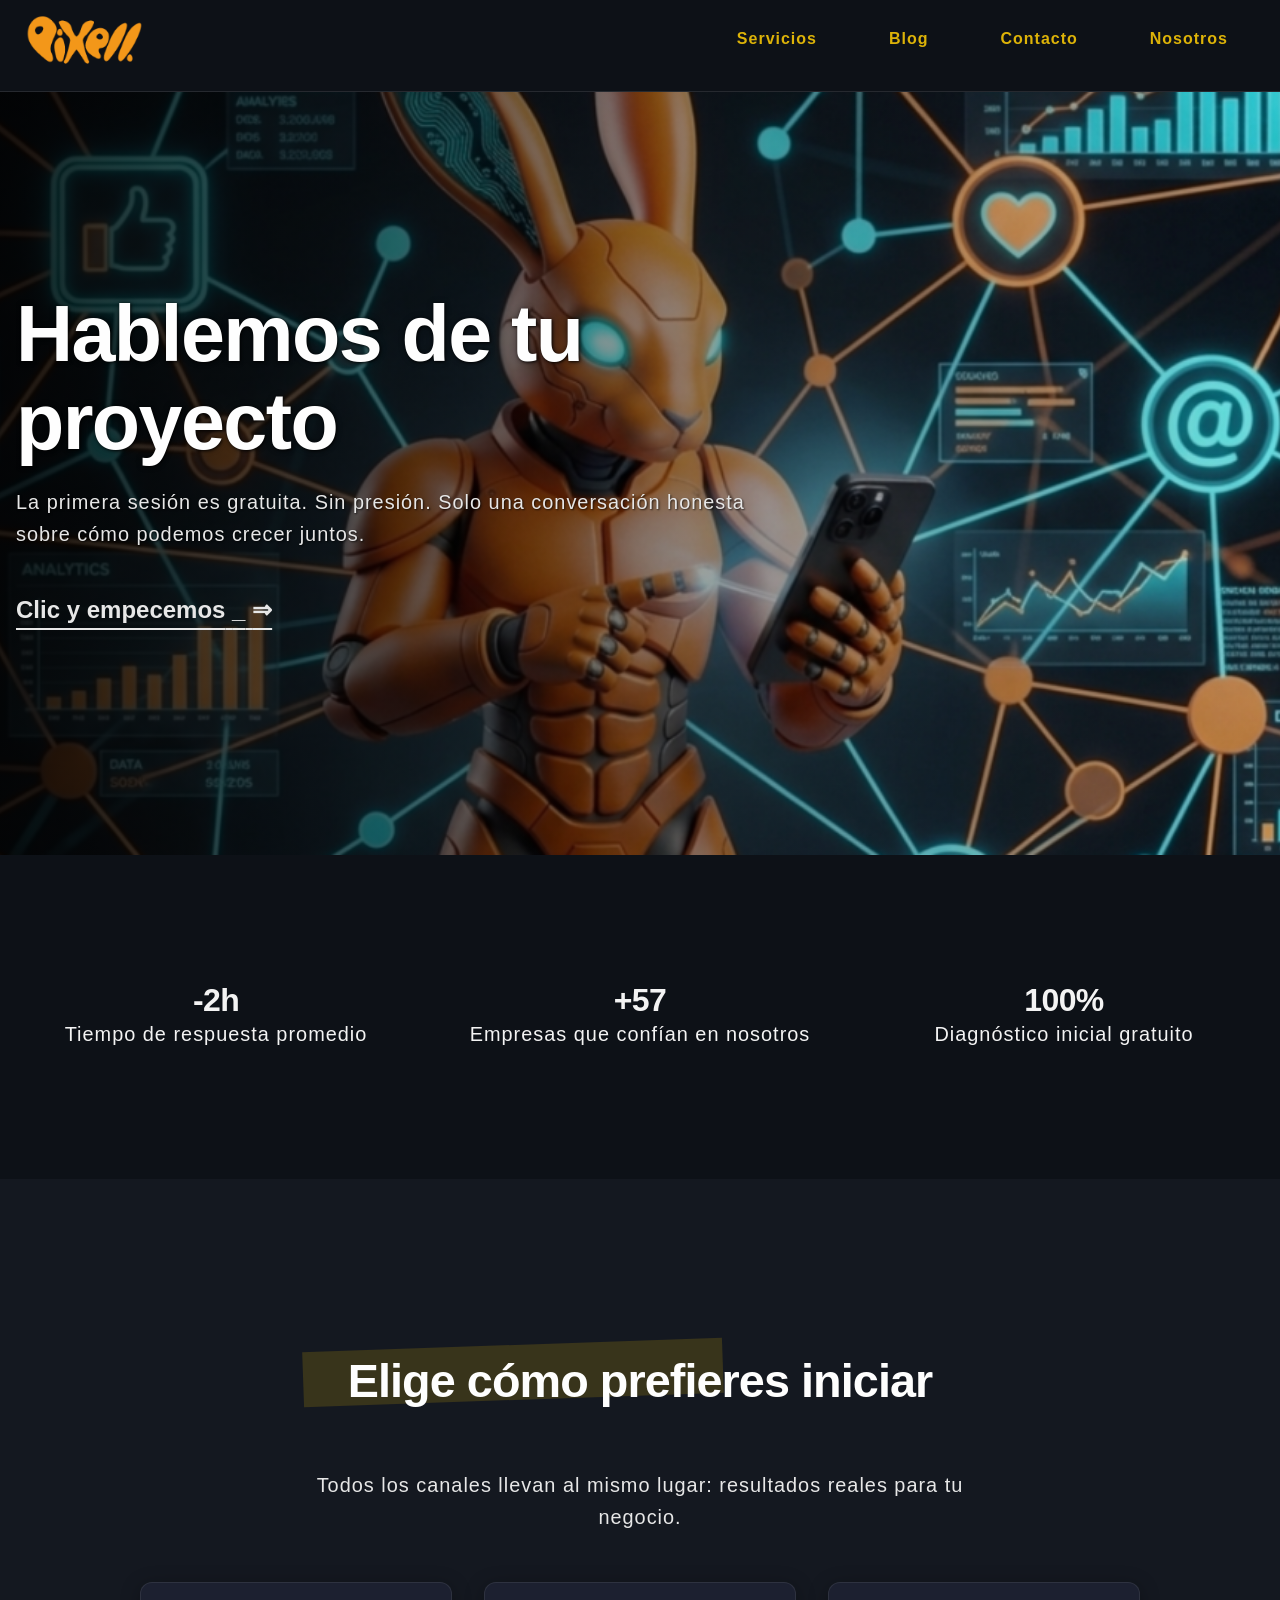
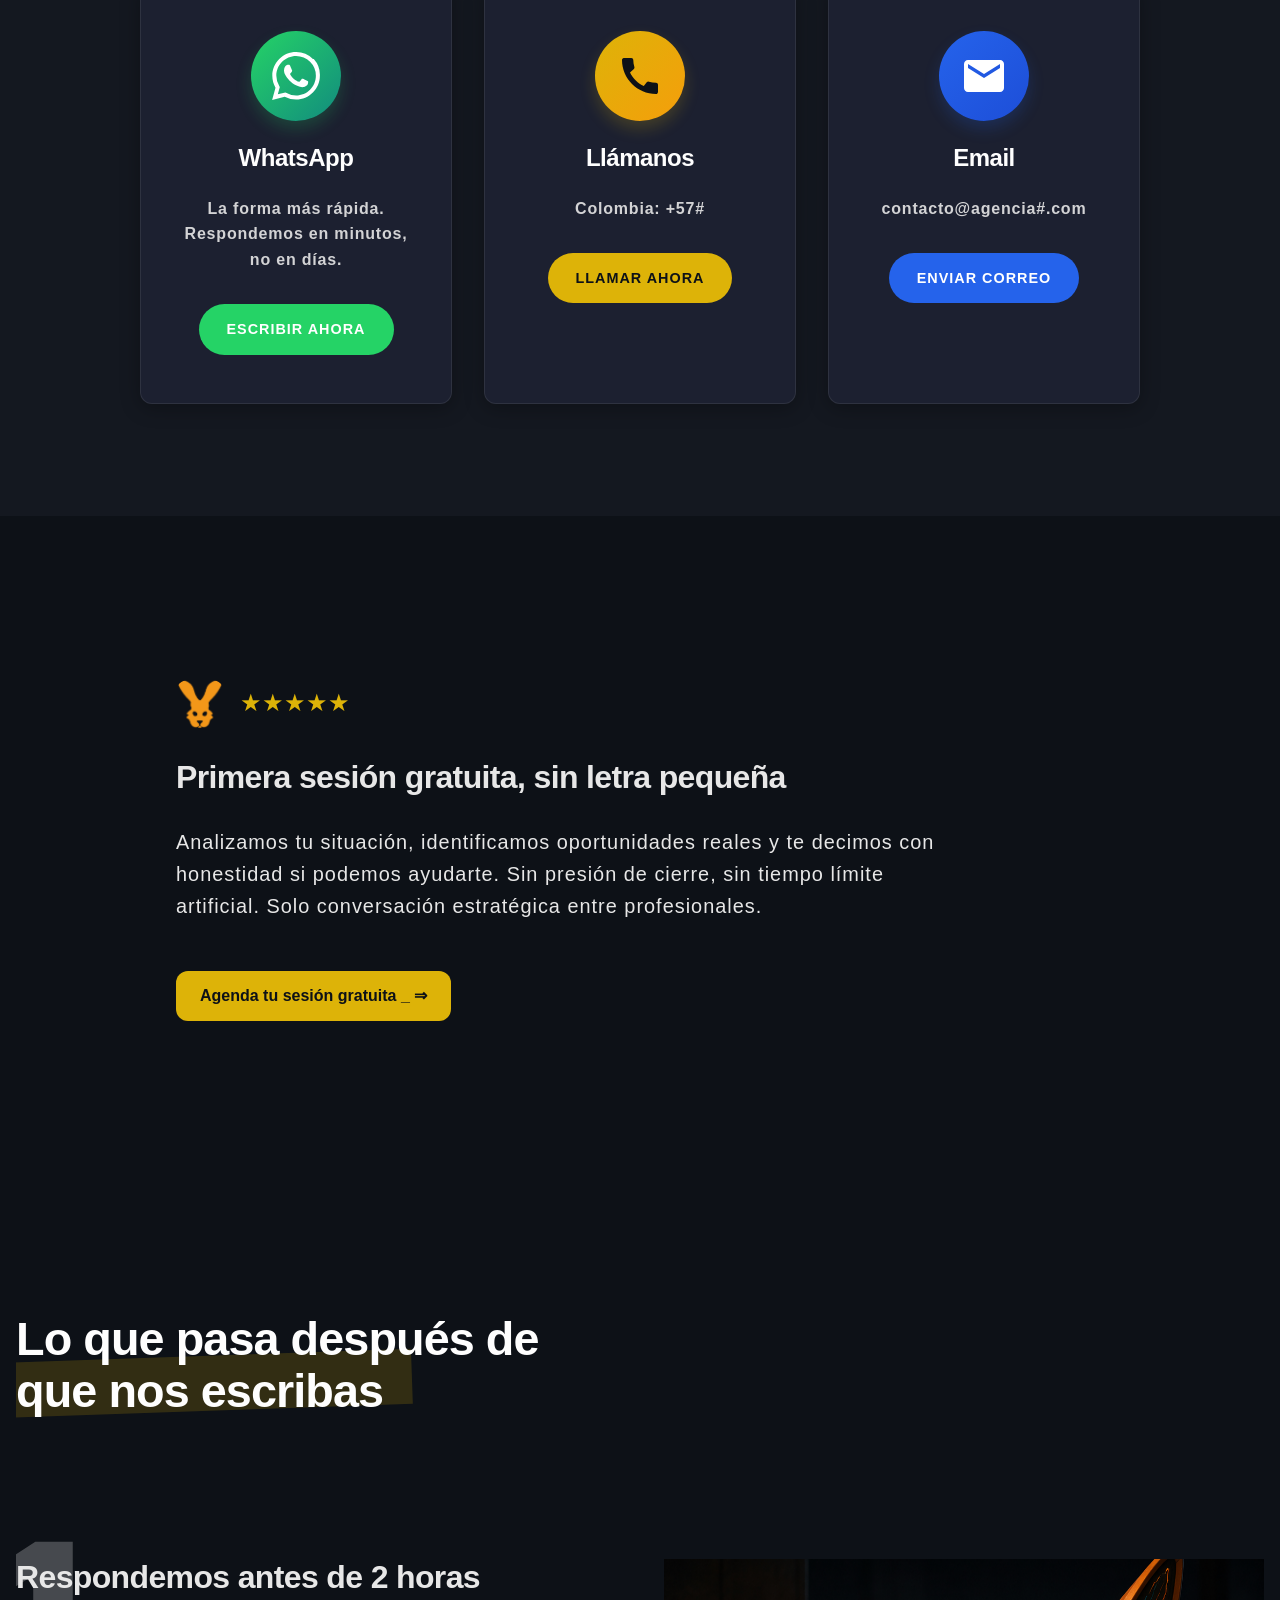
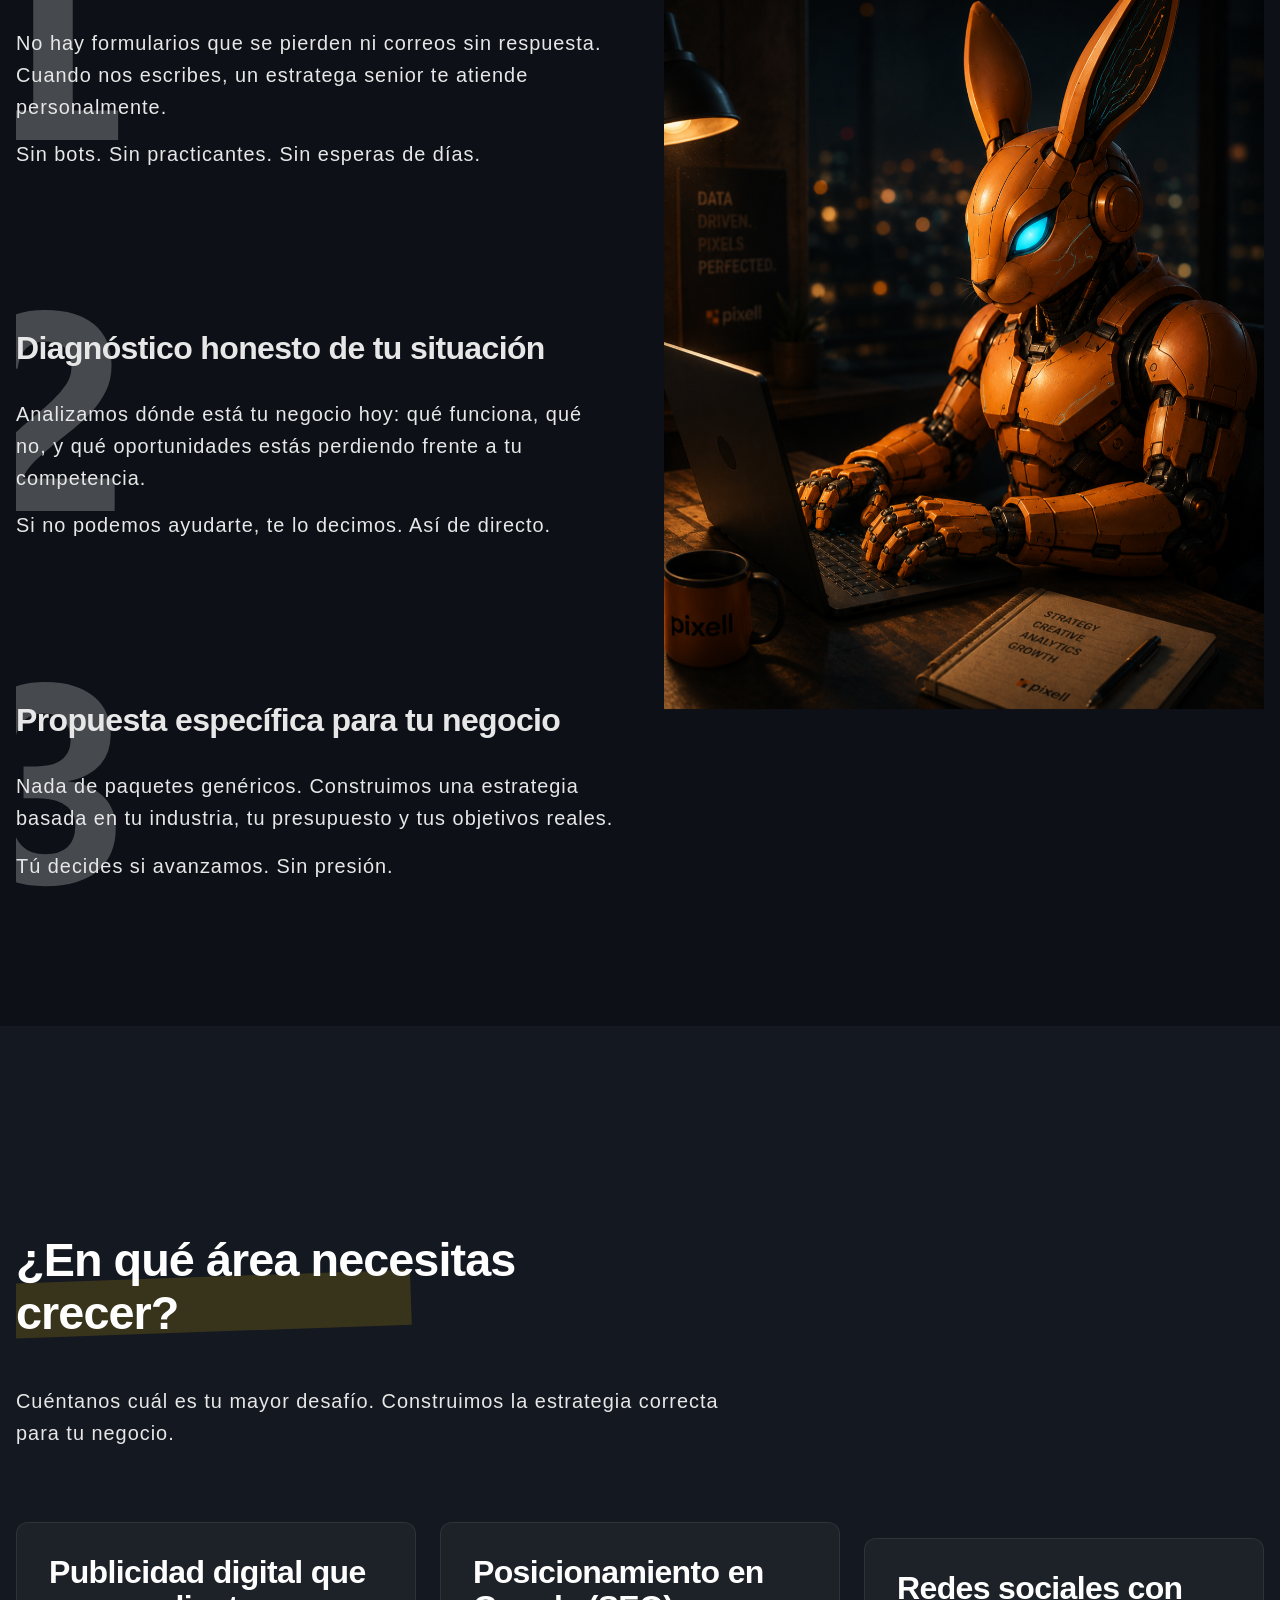
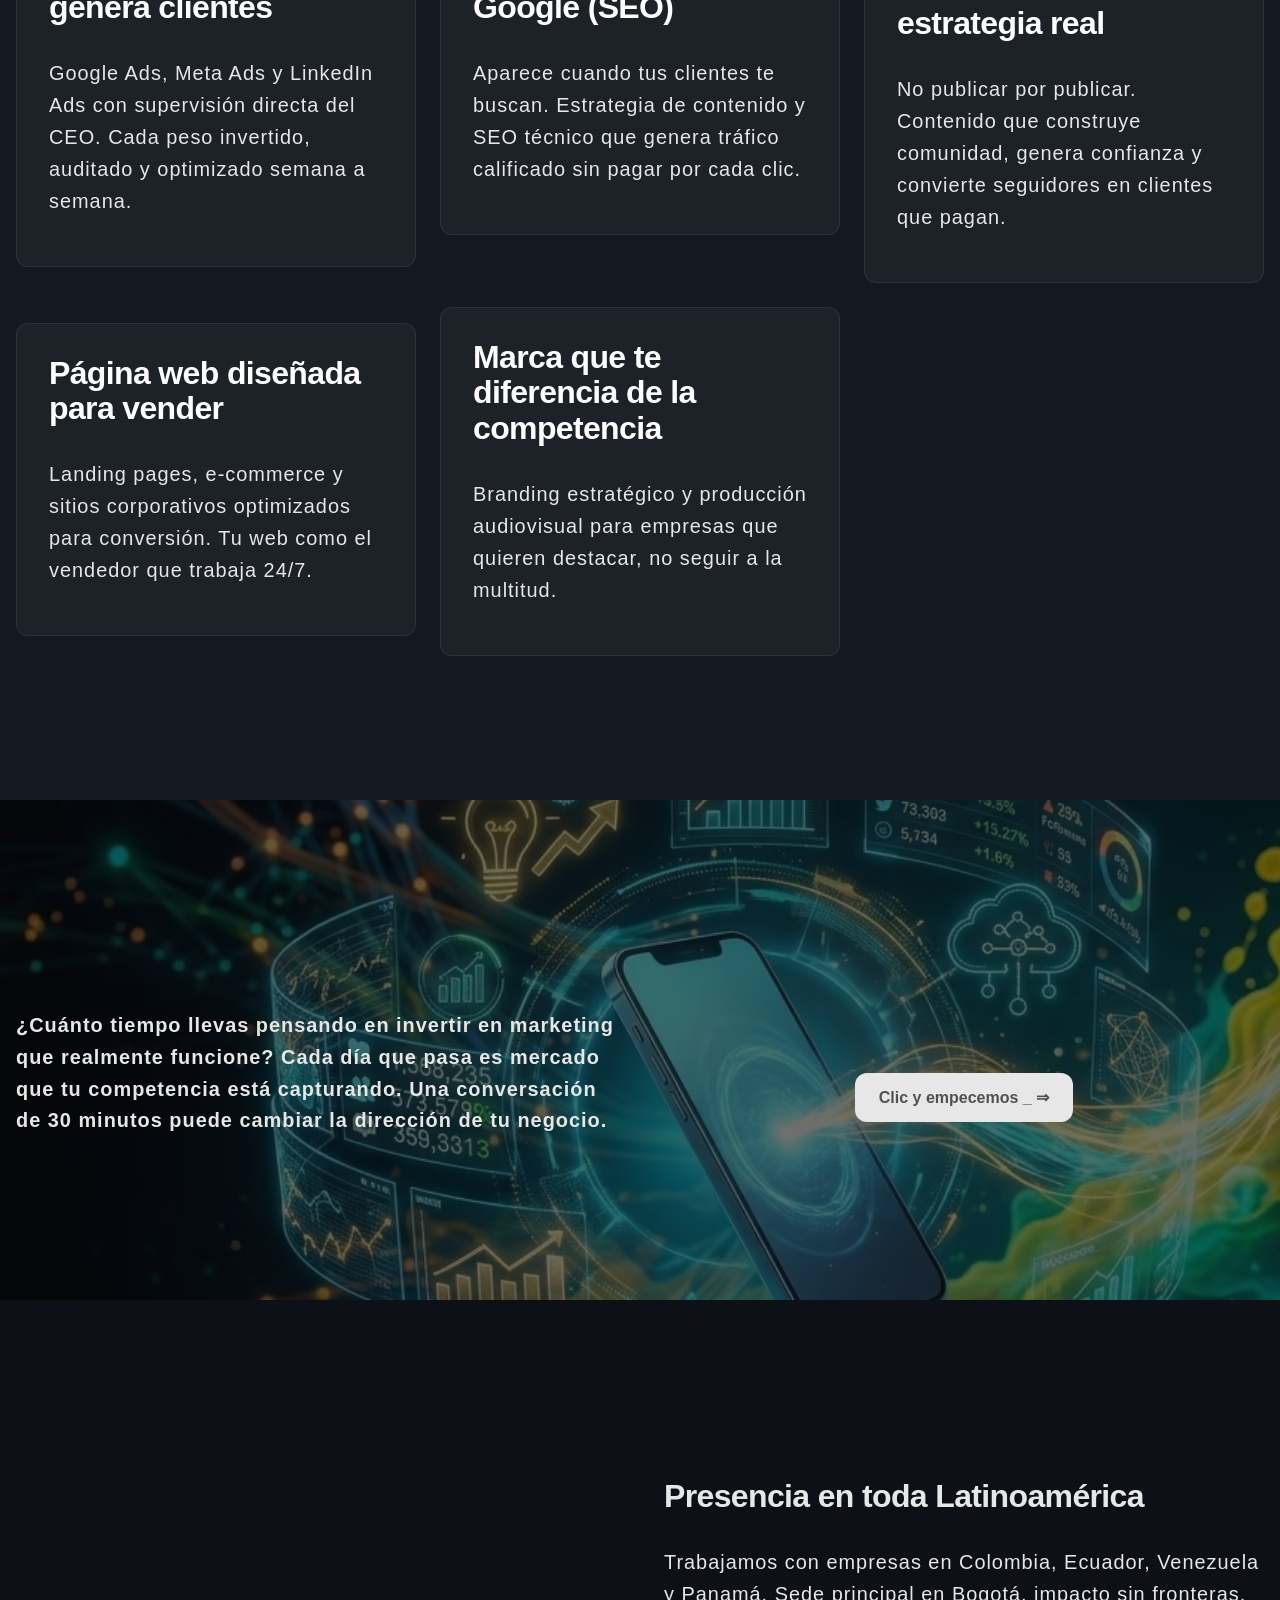
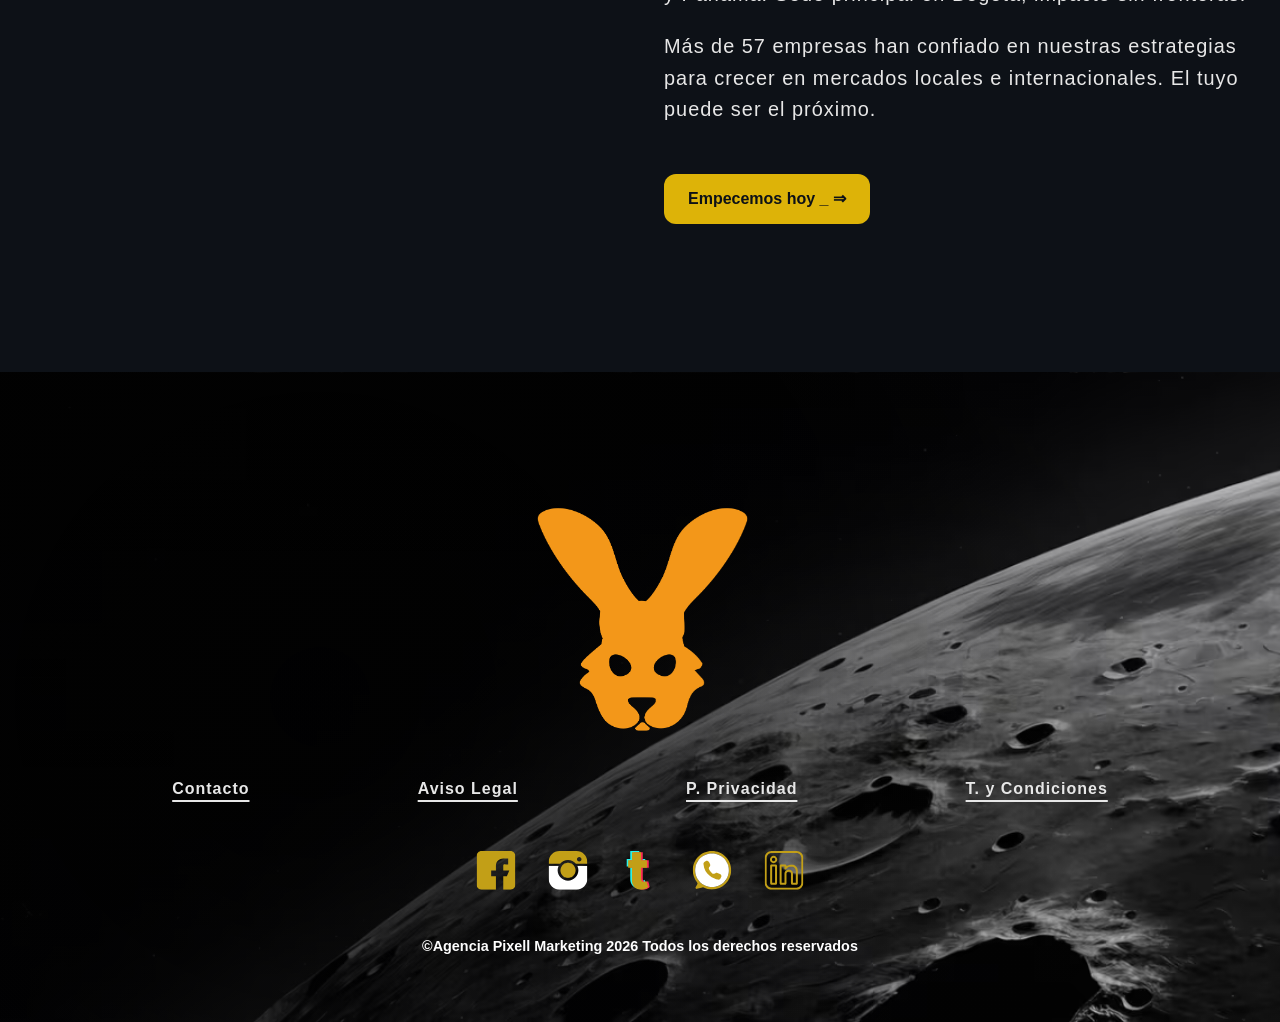
==== contacto.html @ 59666243 "primer commit" ====
<!doctype html>
<html lang="es-CO">
    <head>
        <meta charset="utf-8"/>
        <meta name="viewport" content="width=device-width, initial-scale=1.0, minimal-ui"/>
        <meta name="robots" content="index, follow"/>
        <meta name="geo.region" content="CO"/>
        <meta name="geo.placename" content="Medellín"/>
        <title>Pixell Marketing </title>
        <link rel="stylesheet" href="/css/style.css">
        <meta name="description" content="Agencia de marketing digital en Colombia. +8 meses impulsando ventas con estrategias de crecimiento en Medellín. ¡Hablemos!"/>
        <link rel="canonical" href="https://agencia#.com/"/>
        <!-- DNS Prefetch y Preconexiones -->

        <!-- Feeds RSS -->

        <!-- Idioma -->
        <meta property="og:locale" content="es_CO"/>
        <!-- Favicon y App Icons -->
        <link rel="shortcut icon" href="/img/iconified/favicon.png"/>
        <link rel="apple-touch-icon" href="/img/iconified/apple-touch-icon.png"/>
        <link rel="apple-touch-icon" sizes="192x192" href="/img/iconified/apple-touch-icon-192x192.png"/>
        <link rel="apple-touch-icon" sizes="180x180" href="/img/iconified/apple-touch-icon-180x180.png"/>
        <link rel="apple-touch-icon" sizes="152x152" href="/img/iconified/apple-touch-icon-152x152.png"/>
        <link rel="apple-touch-icon" sizes="144x144" href="/img/iconified/apple-touch-icon-144x144.png"/>
        <link rel="apple-touch-icon" sizes="120x120" href="/img/iconified/apple-touch-icon-120x120.png"/>
        <link rel="apple-touch-icon" sizes="114x114" href="/img/iconified/apple-touch-icon-114x114.png"/>
        <link rel="apple-touch-icon" sizes="76x76" href="/img/iconified/apple-touch-icon-76x76.png"/>
        <link rel="apple-touch-icon" sizes="72x72" href="/img/iconified/apple-touch-icon-72x72.png"/>
        <link rel="apple-touch-icon" sizes="57x57" href="/img/iconified/apple-touch-icon-57x57.png"/>
        <link rel="manifest" href="/img/iconified/site.webmanifest"/>
        <!-- Theme color -->
        <meta name="theme-color" content="#ddb308"/>
        <meta name="msapplication-TileColor" content="#ddb308"/>
        <!-- Generator -->
        <meta name="generator" content="Jekyll v3.10.0"/>
        <!-- Author and Copyright -->
        <meta name="author" content="Sneyder Arroyave"/>
        <meta name="copyright" content="© 2026 Pixell Marketing"/>
        <!-- OpenGraph tags -->
        <meta property="og:title" content="Agencia de Marketing Digital en Colombia | Pixell Marketing"/>
        <meta property="og:description" content="Agencia de marketing digital en Colombia. +8 años impulsando ventas con estrategias de crecimiento en Medellín. ¡Hablemos!"/>
        <meta property="og:url" content="https://agencia#.com/"/>
        <meta property="og:site_name" content="Pixel Marketing"/>
        <meta property="og:image" content="https://agencia#/img/marketing-digital-since-1440.jpg"/>
        <meta property="og:image:secure_url" content="https://agencia#.com/img/marketing-digital-since-1440.jpg"/>
        <meta property="og:image:width" content="1200"/>
        <meta property="og:image:height" content="630"/>
        <meta property="og:image:alt" content="Agencia de marketing digital Pixell trabajando con clientes en Colombia"/>
        <meta property="og:image:type" content="image/jpeg"/>
        <meta property="og:type" content="website"/>
        <!-- Twitter Card tags -->
        <meta name="twitter:card" content="summary_large_image"/>
        <meta name="twitter:title" content="Agencia de Marketing Digital en Colombia | Pixell Marketing"/>
        <meta name="twitter:description" content="Agencia de marketing digital en Colombia. +8 años impulsando ventas con estrategias de crecimiento en Bogotá, Medellín y Cali. ¡Hablemos!"/>
        <meta name="twitter:image" content="https://agencia#.com/img/marketing-digital-since-1440.jpg"/>
        <meta name="twitter:image:alt" content="Agencia de marketing digital Since trabajando con clientes en Latinoamérica"/>
        <!-- Prefetch páginas importantes -->
        <link rel="prefetch" href="/servicios/"/>
        <link rel="prefetch" href="/contacto/"/>
        <link rel="preload" href="/css/styles-home.css" as="style" onload="this.onload=null;this.rel='stylesheet'">
        <noscript>
            <link rel="stylesheet" href="/css/styles-home.css">
        </noscript>
        <!-- Web fonts -->
        <link href="https://fonts.googleapis.com/css2?family=Roboto:wght@400;700;900&display=swap" rel="stylesheet" media="print" onload="this.media = 'all'"/>
        <!-- Structured Data -->
        
        <!-- Consent Mode v2 — DEBE IR ANTES DEL SNIPPET DE GTM -->
        <script>
            window.dataLayer = window.dataLayer || [];
            function gtag() {
                dataLayer.push(arguments);
            }
            gtag('consent', 'default', {
                'ad_storage': 'denied',
                'analytics_storage': 'denied',
                'ad_user_data': 'denied',
                'ad_personalization': 'denied',
                'wait_for_update': 500
            });
        </script>
        <!-- Google Tag Manager -->
       
        <!-- End Google Tag Manager -->
    </head>
    <body>
        <!-- Google Tag Manager (noscript) -->
        
        <!-- End Google Tag Manager (noscript) -->
        <nav class="nav">
            <div class="main-menu">
                <a href="/" class="logo">
                    <img src="/img/logos-social-media/logotipo-pixel.png" width="148" height="48" alt="Since Logo">
                </a>
                <input type="checkbox" id="nav-toggle" class="nav-toggle">
                <label for="nav-toggle" class="menu-icon">
                    <span></span>
                    <span></span>
                    <span></span>
                </label>
                <ul class="navegacion">
                    <li>
                        <a href="/servicios.html" title="Administración de redes sociales">Servicios</a>
                    </li>
                    <li>
                        <a href="#" title="Administración de redes sociales">Blog</a>
                    </li>
                    <li>
                        <a href="/contacto.html" title="Administración de redes sociales">Contacto</a>
                    </li>
                    <li>
                        <a href="/nosotros.html" title="Administración de redes sociales">Nosotros</a>
                    </li>
                </ul>
            </div>
        </nav>
        <header class="hero-services">
            <div class="header_general wrapper flow">
                <h1>Hablemos de tu proyecto</h1>
                <p>La primera sesión es gratuita. Sin presión. Solo una conversación honesta sobre cómo podemos crecer juntos.</p>
                <a href="contacto.html" title="Contacto con la Agencia de Marketing Digital Pixell">
                    <span class="text">Clic y empecemos</span>
                    <span class="text-decoration">_</span>
                    <span class="decoration">⇒</span>
                </a>
            </div>
            <picture>
                <!-- Móviles pequeños (hasta 599px) -->
                <source media="(max-width: 599px)" type="image/avif" srcset="/img/since-contacto-440.png" sizes="100vw">
                <!-- Tabletas (600px - 991px) -->
                <source media="(min-width: 600px) and (max-width: 991px)" type="image/avif" srcset="/img/nosotros-pixell-768.png" sizes="100vw">
                <!-- Laptops (992px - 1439px) -->
                <source media="(min-width: 992px) and (max-width: 1439px)" type="image/avif" srcset="/img/nosotros-pixell-1024.png" sizes="100vw">
                <!-- Escritorio HD (1440px - 1919px) -->
                <source media="(min-width: 1440px) and (max-width: 1919px)" type="image/avif" srcset="/img/nosotros-pixell-1440.png" sizes="100vw">
                <!-- Escritorio Full HD (1920px+) e imagen por defecto -->
                <img src="/img/nosotros-pixel-1024.png" alt="Equipo de la agencia de marketing digital Pixell listo para hablar de tu proyecto" width="1920" height="1080" loading="eager" fetchpriority="high" decoding="async" class="hero-background">
            </picture>
        </header>
        
        <section class="wrapper">
            <div class="three_columns">
                <div class="experience-item">
                    <h3 class="text-primary">-2h</h3>
                    <p>Tiempo de respuesta promedio</p>
                </div>
                <div class="experience-item">
                    <h3 class="text-primary">+57</h3>
                    <p>Empresas que confían en nosotros</p>
                </div>
                <div class="experience-item">
                    <h3 class="text-primary">100%</h3>
                    <p>Diagnóstico inicial gratuito</p>
                </div>
            </div>
        </section>
        <section class="contact-options-section">
            <div class="wrapper">
                <div class="highlighted-title text_center">
                    <h2>Elige cómo prefieres iniciar</h2>
                    <p>Todos los canales llevan al mismo lugar: resultados reales para tu negocio.</p>
                </div>
                <div class="contact-options-grid">
                    <a href="#" data-whatsapp-link class="contact-option contact-option--whatsapp">
                        <div class="contact-option__icon">
                            <svg viewBox="0 0 24 24" fill="currentColor" width="48" height="48">
                                <path d="M17.472 14.382c-.297-.149-1.758-.867-2.03-.967-.273-.099-.471-.148-.67.15-.197.297-.767.966-.94 1.164-.173.199-.347.223-.644.075-.297-.15-1.255-.463-2.39-1.475-.883-.788-1.48-1.761-1.653-2.059-.173-.297-.018-.458.13-.606.134-.133.298-.347.446-.52.149-.174.198-.298.298-.497.099-.198.05-.371-.025-.52-.075-.149-.669-1.612-.916-2.207-.242-.579-.487-.5-.669-.51-.173-.008-.371-.01-.57-.01-.198 0-.52.074-.792.372-.272.297-1.04 1.016-1.04 2.479 0 1.462 1.065 2.875 1.213 3.074.149.198 2.096 3.2 5.077 4.487.709.306 1.262.489 1.694.625.712.227 1.36.195 1.871.118.571-.085 1.758-.719 2.006-1.413.248-.694.248-1.289.173-1.413-.074-.124-.272-.198-.57-.347m-5.421 7.403h-.004a9.87 9.87 0 01-5.031-1.378l-.361-.214-3.741.982.998-3.648-.235-.374a9.86 9.86 0 01-1.51-5.26c.001-5.45 4.436-9.884 9.888-9.884 2.64 0 5.122 1.03 6.988 2.898a9.825 9.825 0 012.893 6.994c-.003 5.45-4.437 9.884-9.885 9.884m8.413-18.297A11.815 11.815 0 0012.05 0C5.495 0 .16 5.335.157 11.892c0 2.096.547 4.142 1.588 5.945L.057 24l6.305-1.654a11.882 11.882 0 005.683 1.448h.005c6.554 0 11.89-5.335 11.893-11.893A11.821 11.821 0 0020.885 3.488"/>
                            </svg>
                        </div>
                        <h3>WhatsApp</h3>
                        <p>La forma más rápida. Respondemos en minutos, no en días.</p>
                        <span class="contact-option__cta">Escribir ahora</span>
                    </a>
                    <a href="tel:+57#" class="contact-option contact-option--phone">
                        <div class="contact-option__icon">
                            <svg viewBox="0 0 24 24" fill="currentColor" width="48" height="48">
                                <path d="M20.01 15.38c-1.23 0-2.42-.2-3.53-.56a.977.977 0 00-1.01.24l-1.57 1.97c-2.83-1.35-5.48-3.9-6.89-6.83l1.95-1.66c.27-.28.35-.67.24-1.02-.37-1.11-.56-2.3-.56-3.53 0-.54-.45-.99-.99-.99H4.19C3.65 3 3 3.24 3 3.99 3 13.28 10.73 21 20.01 21c.71 0 .99-.63.99-1.18v-3.45c0-.54-.45-.99-.99-.99z"/>
                            </svg>
                        </div>
                        <h3>Llámanos</h3>
                        <p>Colombia: +57#</p>
                        <span class="contact-option__cta">Llamar ahora</span>
                    </a>
                    <a href="mailto:contacto@agenciasincemarketing.com" class="contact-option contact-option--email">
                        <div class="contact-option__icon">
                            <svg viewBox="0 0 24 24" fill="currentColor" width="48" height="48">
                                <path d="M20 4H4c-1.1 0-1.99.9-1.99 2L2 18c0 1.1.9 2 2 2h16c1.1 0 2-.9 2-2V6c0-1.1-.9-2-2-2zm0 4l-8 5-8-5V6l8 5 8-5v2z"/>
                            </svg>
                        </div>
                        <h3>Email</h3>
                        <p>contacto@agencia#.com</p>
                        <span class="contact-option__cta">Enviar correo</span>
                    </a>
                </div>
            </div>
        </section>
        <section class="highlight-card">
            <div class="card-content flow">
                <div class="logo-rating">
                    <img src="/img/iconified/favicon.png" width="48" height="48" alt="Logo Pixel Marketing Digital" loading="lazy">
                    <div class="stars">★★★★★</div>
                </div>
                <h3>Primera sesión gratuita, sin letra pequeña</h3>
                <p>Analizamos tu situación, identificamos oportunidades reales y te decimos con honestidad si podemos ayudarte. Sin presión de cierre, sin tiempo límite artificial. Solo conversación estratégica entre profesionales.</p>
                <a href="https://wa.me/57#" data-whatsapp-link class="btn btn-primary" title="Contacto con la Agencia de Marketing Digital Pixell">
                    <span class="text">Agenda tu sesión gratuita</span>
                    <span class="text-decoration">_</span>
                    <span class="decoration">⇒</span>
                </a>
            </div>
        </section>
        <section class="scroll-animations">
            <div class="wrapper two_columns">
                <article class="flow">
                    <header class="highlighted-title animate-element slide-from-left">
                        <h2>Lo que pasa después de que nos escribas</h2>
                    </header>
                    <section class="numbered-section animate-element">
                        <div class="content">
                            <h3>Respondemos antes de 2 horas</h3>
                            <p>No hay formularios que se pierden ni correos sin respuesta. Cuando nos escribes, un estratega senior te atiende personalmente.</p>
                            <p>Sin bots. Sin practicantes. Sin esperas de días.</p>
                        </div>
                        <div class="background-number" aria-hidden="true">1</div>
                    </section>
                    <section class="numbered-section animate-element">
                        <div class="content">
                            <h3>Diagnóstico honesto de tu situación</h3>
                            <p>Analizamos dónde está tu negocio hoy: qué funciona, qué no, y qué oportunidades estás perdiendo frente a tu competencia.</p>
                            <p>Si no podemos ayudarte, te lo decimos. Así de directo.</p>
                        </div>
                        <div class="background-number" aria-hidden="true">2</div>
                    </section>
                    <section class="numbered-section animate-element">
                        <div class="content">
                            <h3>Propuesta específica para tu negocio</h3>
                            <p>Nada de paquetes genéricos. Construimos una estrategia basada en tu industria, tu presupuesto y tus objetivos reales.</p>
                            <p>Tú decides si avanzamos. Sin presión.</p>
                        </div>
                        <div class="background-number" aria-hidden="true">3</div>
                    </section>
                </article>
                <div class="image-container animate-element slide-from-right">
                    <img src="/img/bunix-pc.png" width="600" height="800" alt="Equipo de Since Marketing Digital" loading="lazy">
                </div>
            </div>
        </section>
        <main class="space-services">
            <div class="wrapper services">
                <div class="text-left highlighted-title">
                    <h2>¿En qué área necesitas crecer?</h2>
                    <p>Cuéntanos cuál es tu mayor desafío. Construimos la estrategia correcta para tu negocio.</p>
                </div>
                <div class="hover">
                    <h3>Publicidad digital que genera clientes</h3>
                    <p>Google Ads, Meta Ads y LinkedIn Ads con supervisión directa del CEO. Cada peso invertido, auditado y optimizado semana a semana.</p>
                </div>
                <div class="text-left flow">
                    <div class="hover">
                        <h3>Posicionamiento en Google (SEO)</h3>
                        <p>Aparece cuando tus clientes te buscan. Estrategia de contenido y SEO técnico que genera tráfico calificado sin pagar por cada clic.</p>
                    </div>
                    <div class="hover">
                        <h3>Redes sociales con estrategia real</h3>
                        <p>No publicar por publicar. Contenido que construye comunidad, genera confianza y convierte seguidores en clientes que pagan.</p>
                    </div>
                    <div class="hover">
                        <h3>Página web diseñada para vender</h3>
                        <p>Landing pages, e-commerce y sitios corporativos optimizados para conversión. Tu web como el vendedor que trabaja 24/7.</p>
                    </div>
                </div>
                <div class="hover">
                    <h3>Marca que te diferencia de la competencia</h3>
                    <p>Branding estratégico y producción audiovisual para empresas que quieren destacar, no seguir a la multitud.</p>
                </div>
            </div>
        </main>
        <aside class="bg_cta" id="parallaxCta">
            <div class="wrapper two_columns">
                <p>¿Cuánto tiempo llevas pensando en invertir en marketing que realmente funcione? Cada día que pasa es mercado que tu competencia está capturando. Una conversación de 30 minutos puede cambiar la dirección de tu negocio.</p>
                <div class="center">
                    <a href="/contacto/contacto.html" class="btn btn-secondary" title="Contacto con la Agencia de Marketing Digital Pixell">
                        <span class="text">Clic y empecemos</span>
                        <span class="text-decoration">_</span>
                        <span class="decoration">⇒</span>
                    </a>
                </div>
            </div>
        </aside>
        <section class="two_columns wrapper">
            <iframe src="https://www.google.com/maps/embed?pb=!1m18!1m12!1m3!1d3976.2932977378114!2d-74.03598269999999!3d4.719031!2m3!1f0!2f0!3f0!3m2!1i1024!2i768!4f13.1!3m3!1m2!1s0x8e3f8530b31dcf4b%3A0x601e2469bd3972c!2sSince%20%7C%20Agencia%20de%20marketing%20digital!5e0!3m2!1ses-419!2sco!4v1753275892980!5m2!1ses-419!2sco" width="600" height="480" style="border:0;" allowfullscreen="" loading="lazy" referrerpolicy="no-referrer-when-downgrade"></iframe>
            <div class="highlighted-title flow">
                <h3>Presencia en toda Latinoamérica</h3>
                <p>Trabajamos con empresas en Colombia, Ecuador, Venezuela y Panamá. Sede principal en Bogotá, impacto sin fronteras.</p>
                <p>Más de 57 empresas han confiado en nuestras estrategias para crecer en mercados locales e internacionales. El tuyo puede ser el próximo.</p>
                <a href="https://wa.me/57#" data-whatsapp-link class="btn btn-primary" title="Contacto con la Agencia de Marketing Digital Pixell">
                    <span class="text">Empecemos hoy</span>
                    <span class="text-decoration">_</span>
                    <span class="decoration">⇒</span>
                </a>
            </div>
        </section>
        <footer class="footer-since">
            <section class="wrapper">
                <img src="/img/logo-footer-Pixell.png" alt="Logo de Pixell Agencia de Marketing Digital" width="240" height="240" class="logo-footer" loading="lazy" decoding="async">
                <ul>
                    <li>
                        <a href="contacto.html" title="Página de contacto de Pixell Agencia de Marketing Digital">Contacto</a>
                    </li>
                    <li>
                        <a href="#" title="Página Aviso Legal de Pixell Agencia de Marketing Digital">Aviso Legal</a>
                    </li>
                    <li>
                        <a href="#" title="Página de privacidad de datos de Pixell Agencia de Marketing Digital">P. Privacidad</a>
                    </li>
                    <li>
                        <a href="#" title="Página de términos y condiciones de Pixell Agencia de Marketing Digital">T. y Condiciones</a>
                    </li>
                </ul>
                <div>
                    <a href="https://www.facebook.com" rel="nofollow noreferrer noopener" target="_blank" title="Perfil de facebook de Pixell Agencia de Marketing Digital">
                        <img src="/img/facebook-pixel.svg" width="40" height="40" alt="Ícono de la red social Facebook para dirigir al perfil de Pixell Agencia de Marketing Digital" class="team-img" loading="lazy" decoding="async">
                    </a>
                    <a href="https://www.instagram.com" rel="nofollow noreferrer noopener" target="_blank" title="Perfil de instagram de Pixell Agencia de Marketing Digital">
                        <img src="/img/instagram-pixel.svg" width="40" height="40" alt="Ícono de la red social Facebook para dirigir al perfil de Pixell Agencia de Marketing Digital" class="team-img" loading="lazy" decoding="async">
                    </a>
                    <a href="https://www.tiktok.com" rel="nofollow noreferrer noopener" target="_blank" title="Perfil de TikTok de Pixell Agencia de Marketing Digital">
                        <img src="/img/tiktok-pixel.svg" width="40" height="40" alt="Ícono de la red social Facebook para dirigir al perfil de Pixell Agencia de Marketing Digital" class="team-img" loading="lazy" decoding="async">
                    </a>
                    <a href="#" data-whatsapp-link rel="nofollow noreferrer noopener" target="_blank" title="Perfil de facebook de Pixell Agencia de Marketing Digital">
                        <img src="/img/whatssapp-pixel.svg" width="40" height="40" alt="Ícono de la red social Facebook para dirigir al perfil de Pixell Agencia de Marketing Digital" class="team-img" loading="lazy" decoding="async">
                    </a>
                    <a href="https://www.linkedin.com" rel="nofollow noreferrer noopener" target="_blank" title="Perfil de LinkedIn de Pixell Agencia de Marketing Digital">
                        <img src="/img/linkeding-pixel.svg" width="40" height="40" alt="Ícono de la red social Facebook para dirigir al perfil de Pixell Agencia de Marketing Digital" class="team-img" loading="lazy" decoding="async">
                    </a>
                </div>
                <div class="text_center">
                    <small>©Agencia Pixell Marketing 2026 Todos los derechos reservados</small>
                    
                </div>
            </section>
        </footer>
        <!-- Scripts moved to /js/code.js - no inline duplicates needed -->
        <!-- whatsapp button -->
        <div class="whatsapp-floating-container">

            <a href="#" data-whatsapp-link class="whatsapp-float" aria-label="Contactar por WhatsApp" title="Escribir por WhatsApp">
                <svg width="32" height="32" viewBox="0 0 24 24" fill="currentColor">
                    <path d="M17.472 14.382c-.297-.149-1.758-.867-2.03-.967-.273-.099-.471-.148-.67.15-.197.297-.767.966-.94 1.164-.173.199-.347.223-.644.075-.297-.15-1.255-.463-2.39-1.475-.883-.788-1.48-1.761-1.653-2.059-.173-.297-.018-.458.13-.606.134-.133.298-.347.446-.52.149-.174.198-.298.298-.497.099-.198.05-.371-.025-.52-.075-.149-.669-1.612-.916-2.207-.242-.579-.487-.5-.669-.51-.173-.008-.371-.01-.57-.01-.198 0-.52.074-.792.372-.272.297-1.04 1.016-1.04 2.479 0 1.462 1.065 2.875 1.213 3.074.149.198 2.096 3.2 5.077 4.487.709.306 1.262.489 1.694.625.712.227 1.36.195 1.871.118.571-.085 1.758-.719 2.006-1.413.248-.694.248-1.289.173-1.413-.074-.124-.272-.198-.57-.347m-5.421 7.403h-.004a9.87 9.87 0 01-5.031-1.378l-.361-.214-3.741.982.998-3.648-.235-.374a9.86 9.86 0 01-1.51-5.26c.001-5.45 4.436-9.884 9.888-9.884 2.64 0 5.122 1.03 6.988 2.898a9.825 9.825 0 012.893 6.994c-.003 5.45-4.437 9.884-9.885 9.884m8.413-18.297A11.815 11.815 0 0012.05 0C5.495 0 .16 5.335.157 11.892c0 2.096.547 4.142 1.588 5.945L.057 24l6.305-1.654a11.882 11.882 0 005.683 1.448h.005c6.554 0 11.89-5.335 11.893-11.893A11.821 11.821 0 0020.885 3.482"/>
                </svg>
            </a>
        </div>
        <!-- scrool top -->
        <button id="scroll-to-top" class="scroll-to-top" aria-label="Back to top" title="Back to top">
            <svg xmlns="http://www.w3.org/2000/svg" width="40" height="40" viewBox="0 0 40 40" fill="none" stroke="currentColor" stroke-width="2" stroke-linecap="round" stroke-linejoin="round">
                <path d="M12 19V5M5 12l7-7 7 7"/>
            </svg>
        </button>
        <!-- Functions Scripts -->
        <script src="/js/code.js" defer></script>
        <script src="/js/astronauts.js" defer></script>
        <script>
            const parallaxCta = document.getElementById('parallaxCta');
            if (parallaxCta) {
                window.addEventListener('scroll', () => {
                    const scrolled = window.pageYOffset;
                    const ctaTop = parallaxCta.offsetTop;
                    const ctaRect = parallaxCta.getBoundingClientRect();
                    if (ctaRect.top < window.innerHeight && ctaRect.bottom > 0) {
                        const offset = (scrolled - ctaTop) * -0.5;
                        parallaxCta.style.setProperty('--parallax-y', `${offset}px`);
                    }
                }
                );
            }
        </script>
    </body>
</html>
---- css/style.css ----
/* ============================================================
   style.css - BASE GLOBAL + ESTILOS COMUNES
   (variables, reset, navegación, tipografía, layout,
    botones, héroe, WhatsApp, tablas, tarjetas, blog,
    contacto, slider de logos, footer, etc.)
   ============================================================ */

:root {
    --color-primary: #ddb308;
    --color-secondary: #525151;
    --color-dark: #0d1117;
    --bg-main: #141820;
    --bg-content: #f8f6f2;
    --bg-grey: #1c2030;
    --color-white: #f8f6f2;
    --text-primary: #fefefe;
    --text-grey: #f3f3f3;
    --text-grey-dark: #e7e7e7;
    --text-black: #18181a;
    --shadow-card: rgba(0, 0, 0, 0.15) 0px 6px 20px 2px;
    --radius-sm: 12px;
    --radius-lg: 6rem;

    /* Tipografías */
    --font-title: 'Space Grotesk', sans-serif;
    --font-body: 'Inter', sans-serif;

    --fw-bold: 700;
    --fw-black: 900;

    /* transiciones y sombras comunes */
    --transition-standard: transform 0.3s cubic-bezier(0.25, 0.46, 0.45, 0.94), opacity 0.3s cubic-bezier(0.25, 0.46, 0.45, 0.94);

    --transition-hover: transform 0.3s ease-in-out;
    --shadow-hover: 0 8px 24px rgba(0,0,0,0.12);
    --shadow-card-hover: 0 12px 32px rgba(0,0,0,0.15);
    --transform-lift: translateY(-5px);
    --transform-scale: translateY(-5px) scale(1.02);
}

/* ---------- Reset y base ---------- */
*, *::after, *::before {
    margin: 0;
    padding: 0;
    box-sizing: border-box;
}

html {
    scroll-behavior: smooth;
    -webkit-text-size-adjust: 100%;
    scroll-padding-top: 6em;
}

body {
    font-size: 16px;
    line-height: 1.6;
    color: var(--text-primary);
    font-family: var(--font-body);

    background-color: var(--color-dark);
    width: min(100%, 1920px);
    margin-inline: auto;
}

h1, h2, h3, h4, h5 {
    text-transform: none;
    font-weight: 700;
    font-family: var(--font-title);

    letter-spacing: -0.02em;
    line-height: 1.12;
    margin-bottom: 1em;
}

h1 {
    font-size: clamp(3.5rem, 3.02rem + 2.4vw, 5rem);
    color: var(--text-primary);
    width: min(100%, 992px);
    margin-inline: auto;
}

h2 {
    position: relative;
    display: inline-block;
    font-size: clamp(2rem, 1.692rem + 1.54vw, 3rem);
    color: var(--text-primary);
    width: min(100%, 24ch);
}

h3 {
    font-size: clamp(1.8rem, 2.5vw, 2.5rem);
    color: var(--text-grey-dark);
}

h4 {
    font-size: clamp(1.25rem, 2vw, 1.75rem);
    color: var(--grey-1);
}

h5 {
    font-size: clamp(1rem, 1.3vw, 1.15rem);
    color: var(--gris2);
    text-transform: uppercase;
    letter-spacing: 0.05em;
}

p, li {
    font-size: clamp(1.125rem, 1.085rem + 0.2vw, 1.25rem);
    max-width: 70ch;
    margin-bottom: 1rem;
    color: var(--text-grey-dark);
    list-style: none;
    letter-spacing: 0.05em;
}

a {
    font-size: clamp(1.5rem, 1.1vw, 1.8rem);
    color: var(--text-grey-dark);
    text-decoration: underline;
    text-decoration-thickness: 2.4px;
    text-underline-offset: 0.4em;
    font-weight: 700;
    transition: all 0.3s ease;
}
a:hover {
    color: var(--color-primary);
    transform: translateY(-2px);
}

small {
    font-size: 90%;
    font-weight: 900;
    display: block;
    color: var(--text-primary);
}

img {
    border-style: none;
    max-width: 100%;
    object-fit: cover;
}

/* ---------- Navegación ---------- */
.nav {
    position: fixed;
    inset-block-start: 0;
    inset-inline: 0;
    z-index: 1000;
    background-color: var(--color-dark);
    border-block-end: 1px solid rgb(255 255 255 / 0.1);
    backdrop-filter: blur(10px);
    max-width: 100dvw;
}

.main-menu {
    display: grid;
    grid-template-columns: auto 1fr auto;
    align-items: center;
    gap: 1rem;
    width: min(calc(100% - 2rem), 1320px);
    margin-inline: auto;
    padding-block: 1rem;
}

.logo img {
    width: 148px;
    aspect-ratio: 148/48;
    object-fit: contain;
}

.navegacion {
    display: flex;
    align-items: center;
    gap: clamp(1rem, 3vw, 2rem);
    list-style: none;
    margin: 0;
    padding: 0;
    justify-self: end;
}
.navegacion > li > a {
    color: var(--color-primary);
    font-weight: var(--fw-bold);
    font-size: 16px;
    text-decoration: none;
    padding: 0.75rem 1.25rem;
    border-radius: 8px;
    transition: background-color 0.2s ease, transform 0.2s ease;
    white-space: nowrap;
}
.navegacion > li > a:hover {
    background-color: rgb(221 179 8 / 0.1);
    transform: translateY(-2px);
}

.dropdown {
    position: relative;
}
.dropdown:hover .dropdown-menu {
    opacity: 1;
    visibility: visible;
    transform: translateY(0);
}
.dropdown:hover .arrow {
    rotate: 180deg;
}

.dropdown-toggle {
    all: unset;
    display: flex;
    align-items: center;
    gap: 8px;
    cursor: pointer;
    color: var(--color-primary);
    font-weight: var(--fw-bold);
    font-size: 16px;
    padding: 0.75rem 1.25rem;
    border-radius: 8px;
    transition: background-color 0.2s ease, transform 0.2s ease;
    white-space: nowrap;
}
.dropdown-toggle:hover {
    background-color: rgb(221 179 8 / 0.1);
    transform: translateY(-2px);
}

.arrow {
    width: 12px;
    height: 8px;
    fill: var(--color-primary);
    transition: rotate 0.2s ease;
}

.dropdown-menu {
    position: absolute;
    inset-block-start: calc(100% + 8px);
    inset-inline-start: 0;
    min-width: max-content;
    padding: 1.5rem;
    background-color: rgb(254 254 254 / 0.98);
    backdrop-filter: blur(12px);
    border-radius: var(--radius-sm);
    box-shadow: 0 8px 24px rgb(0 0 0 / 0.12), 0 4px 8px rgb(0 0 0 / 0.08);
    opacity: 0;
    visibility: hidden;
    transform: translateY(-8px);
    transition: opacity 0.3s cubic-bezier(0.25, 0.46, 0.45, 0.94), visibility 0.3s cubic-bezier(0.25, 0.46, 0.45, 0.94), transform 0.3s cubic-bezier(0.25, 0.46, 0.45, 0.94);
    list-style: none;
    margin: 0;
}
.dropdown-menu li {
    border-block-end: 1px solid rgb(82 81 81 / 0.1);
}
.dropdown-menu li:last-child {
    border-block-end: none;
}
.dropdown-menu a {
    display: block;
    color: var(--color-secondary);
    padding-block: 0.75rem;
    font-size: 15px;
    text-decoration: none;
    transition: color 0.2s ease, transform 0.2s ease;
}
.dropdown-menu a:hover {
    color: var(--color-primary);
    transform: translateX(4px);
}

.nav-toggle {
    display: none;
}
.menu-icon {
    display: none;
    flex-direction: column;
    cursor: pointer;
    gap: 4px;
    grid-area: 1 / 3;
    justify-self: end;
}
.menu-icon span {
    width: 28px;
    height: 3px;
    background-color: var(--text-primary);
    border-radius: 2px;
    transition: all 0.3s cubic-bezier(0.68, -0.55, 0.265, 1.55);
}

/* ---------- Wrappers y utilidades de layout ---------- */
.wrapper {
    padding: 8em 0 4em;
    width: min(calc(100% - 2rem), 1320px);
    margin-inline: auto;
    position: relative;
}
.wrapper:not(:has(.post_content)) {
    overflow: hidden;
}

.wrapper_no_padding {
    padding: 0 0 4em;
    width: min(calc(100% - 2rem), 1320px);
    margin-inline: auto;
    position: relative;
}

.flow > * + * {
    margin-top: 1em;
}

.section {
    display: grid;
    gap: 2em;
}

.text_center {
    display: grid;
    gap: 1em;
    place-items: center;
    inline-size: min(100%, 720px);
    margin-inline: auto;
    text-align: center;
}

.center_content {
    display: grid;
    place-content: center;
}

.text-black {
    color: var(--text-black);
}
.text-primary {
    color: var(--color-primary);
}
.center {
    display: flex;
    justify-content: center;
    align-items: center;
}
.highlight {
    color: var(--color-primary);
    text-transform: uppercase;
    font-weight: 900;
}

/* ---------- Elementos comunes ---------- */
.arrow-down {
    width: 0;
    height: 0;
    border-inline: 4px solid transparent;
    border-block-start: 4px solid currentColor;
    transition: transform 0.3s ease;
}
.has-submenu:hover .arrow-down {
    transform: rotate(180deg);
}

ol li {
    margin-inline-start: 3em;
    list-style: none;
}
::marker {
    line-height: 1;
    font-size: 1.2rem;
    color: var(--text-primary);
    font-family: var(--font);
}

hr {
    border: none;
    block-size: 2px;
    background-image: linear-gradient(to right, #fff 50%, transparent 50%);
    background-size: 40px 3px;
    inline-size: 100%;
    margin-block: 2rem;
    opacity: 0.5;
}

table {
    inline-size: 100%;
    margin-block: 2em 4em;
    border-collapse: collapse;
}
table tr {
    border-block-end: 2px dotted var(--color-secondary);
    display: flex;
    padding-block: 1.2em;
    padding-inline: 1rem;
    flex-wrap: wrap;
    gap: 1em;
    inline-size: 100%;
}
table tr:nth-child(even) {
    background-color: var(--text-grey);
}
table th {
    font-weight: 900;
}
table td, table th {
    flex: 1 0 200px;
}

.bg_cta {
    position: relative;
    overflow: hidden;
    padding-block: var(--space-lg, 4rem);
    min-height: 500px;
    display: grid;
    place-items: center;
}
.bg_cta p {
    font-size: clamp(1.5rem, 1.4rem + 0.2.5vw, 2rem);
    font-weight: bold;
    color: ffffff;
}
.bg_cta::before {
    content: "";
    position: absolute;
    inset: -50% 0 0 0;
    height: 200%;
    background-image: url('/img/parallax.avif');
    background-size: cover;
    background-position: center;
    will-change: transform;
    transform: translateY(var(--parallax-y, 0px));
    z-index: 0;
}
.bg_cta::after {
    content: "";
    position: absolute;
    inset: 0;
    background: rgba(8, 8, 7, 0.578);
    z-index: 1;
}
.bg_cta .wrapper {
    position: relative;
    z-index: 2;
}

.bg_white {
    background-image: url('../img/bg-logos-clientes-since.avif');
    background-size: cover;
    background-position: center;
    min-block-size: 20vh;
}

.two_columns {
    position: relative;
    display: flex;
    flex-wrap: wrap;
    gap: 3rem;
    align-items: center;
    z-index: 0;
}
.two_columns > * {
    flex: 1 0 320px;
    /* Aumenta ancho percibido para que el texto no se vea pegado */
    inline-size: min(100%, 740px);
}

.two_columns iframe {
    width: min(100%, 600px);
}
.two_columns_left {
    flex-direction: row-reverse;
}

.three_columns {
    display: flex;
    flex-wrap: wrap;
    gap: 3em;
    justify-content: center;
    align-items: flex-start;
    margin-block-end: 4em;
}
.three_columns > div {
    position: relative;
    width: min(100%, 376px);
    display: grid;
    border-radius: var(--radius-cards, 12px);
    overflow: hidden;
}
.three_columns > div:last-child ul {
    display: flex;
    flex-wrap: wrap;
    gap: 0.5rem 1.5rem;
}
.three_columns > div:last-child ul li {
    flex: 1 0 120px;
    font-size: 16px;
    margin: 0 0 0.5rem 1em;
}
.three_columns img {
    transition: transform 0.3s cubic-bezier(0.175, 0.885, 0.32, 1.275);
}
.three_columns img:hover {
    transform: scale(1.015);
}
.three_columns h4 {
    font-size: 24px;
    max-inline-size: 296px;
    margin: 0;
}

.lista-desordenada li {
    color: var(--text-primary);
    list-style-type: disc;
    margin-inline-start: 2em;
}

/* ---------- Botones ---------- */
.btn {
    display: inline-block;
    top: 20px;
    padding: 12px 24px;
    border: none;
    border-radius: var(--radius-sm);
    font-family: var(--font);
    font-weight: var(--fw-bold);
    font-size: 16px;
    text-align: center;
    text-decoration: none;
    cursor: pointer;
    transition: transform 0.25s ease, box-shadow 0.25s ease, background-color 0.25s ease, color 0.25s ease;
    animation: astronaut-gentle-float 5s ease-in-out infinite;
    max-width: max-content;
    margin-top: 2em;
}
.btn:hover {
    animation-play-state: paused;
    transform: translateY(-4px) scale(1.03);
}

.btn-primary {
    background-color: var(--color-primary);
    color: var(--color-dark);
}
.btn-primary:hover {
    background-color: #f0c420;
    color: var(--color-dark);
    box-shadow: 0 8px 28px rgba(221, 179, 8, 0.45);
}

.btn-secondary {
    background-color: var(--text-grey-dark);
    color: var(--color-secondary);
}
.btn-secondary:hover {
    background-color: #ffffff;
    color: var(--color-dark);
    box-shadow: 0 8px 24px rgba(255, 255, 255, 0.15);
}

/* ---------- Enlaces en fondos claros ---------- */
:is(.post_content, .paquete-content, .cta-option, .bg_white) a {
    color: var(--text-black);
}
:is(.post_content, .paquete-content, .cta-option, .bg_white) a:hover {
    color: var(--color-primary);
}

/* ---------- HÉROE ---------- */
.hero {
    position: relative;
    padding-block-start: 80px;
    overflow: hidden;
    min-height: 85dvh;
}
.hero picture, .hero-services picture, .hero-space picture {
    position: absolute;
    inset: 0;
    z-index: -1;
}
.hero-background {
    position: absolute;
    inset: 0;
    width: 100%;
    height: 100%;
    object-fit: cover;
    object-position: center bottom;
}
.hero-services {
    position: relative;
    min-height: 90vh;
    overflow: visible;
}
.img-bottom {
    position: relative;
    inset-block-start: 320px;
    z-index: 2;
    animation: astronaut-gentle-float 5s ease-in-out infinite;
}
.hero-space {
    position: relative;
    block-size: 90vh;
    min-block-size: 450px;
    overflow: hidden;
}
.text-overlay {
    position: absolute;
    inset-block-end: 2%;
    inset-inline-start: 0;
    width: 100%;
    text-align: center;
    z-index: 2;
}
.text-overlay h1 {
    margin: 0;
}
.hero-content {
    display: grid;
    place-items: center;
    padding-block-start: 14vh;
}
.hero-content h1 {
    text-align: center;
}
.hero-text {
    display: grid;
    place-items: center;
}
.vertical-text::before {
    content: "Agencia de Colombia para toda latinoamérica";
    position: absolute;
    inset-inline-end: 20px;
    inset-block-start: 40%;
    rotate: -90deg;
    transform: translateY(-20px);
    transform-origin: right bottom;
    color: white;
    font-size: 16px;
    white-space: nowrap;
    letter-spacing: 1px;
    transition: opacity 0.3s ease;
}
.header_general {
    min-height: 95dvh;
    display: grid;
    align-content: center;
}
.header_general h1 {
    margin: 0;
    max-width: 800px;
}
.hero::before {
    content: '';
    position: absolute;
    inset: 0;
    background: radial-gradient(circle at 25% 50%, rgb(1 1 1 / 0.8) 0%, rgb(1 1 1 / 0.3) 50%, transparent 80%), linear-gradient(135deg, rgb(1 1 1 / 0.6) 0%, rgb(1 1 1 / 0.1) 100%);
    z-index: 1;
    pointer-events: none;
}
.hero-content {
    position: relative;
    z-index: 2;
}
.hero-services::before {
    content: '';
    position: absolute;
    inset: 0;
    background: linear-gradient( to right, rgb(1 1 1 / 0.85) 0%, rgb(1 1 1 / 0.4) 50%, rgb(1 1 1 / 0.1) 100% );
    z-index: 1;
    pointer-events: none;
}
.hero-services .wrapper {
    position: relative;
    z-index: 2;
}
.hero h1, .hero-services h1 {
    text-shadow: 1px 1px 3px rgb(0 0 0 / 0.8), 0 0 6px rgb(0 0 0 / 0.4);
}
.hero p, .hero-services p {
    text-shadow: 1px 1px 2px rgb(0 0 0 / 0.7);
}
.hero .btn, .hero-services .btn {
    box-shadow: 0 4px 12px rgb(0 0 0 / 0.3), 0 2px 4px rgb(221 179 8 / 0.4);
    position: relative;
    z-index: 3;
}
.header_general > * {
    position: relative;
    z-index: 2;
}

/* ---------- WHATSAPP FLOTANTE ---------- */
.whatsapp-floating-container {
    position: fixed;
    inset-block-end: 120px;
    inset-inline-end: 20px;
    z-index: 9998;
    opacity: 0;
    visibility: hidden;
    transition: opacity 0.25s ease, visibility 0.25s ease;
}

.whatsapp-floating-container.is-visible {
    opacity: 1;
    visibility: visible;
}

.whatsapp-float {
    display: grid;
    place-items: center;
    inline-size: 60px;
    block-size: 60px;
    background: linear-gradient(135deg, #25D366 0%, #128C7E 100%);
    border-radius: 50%;
    color: white;
    text-decoration: none;
    box-shadow: 0 8px 24px rgb(37 211 102 / 0.3);
    transition: transform 0.3s cubic-bezier(0.175, 0.885, 0.32, 1.275);
    animation: whatsappFloat 3s ease-in-out infinite;
}
.whatsapp-float:hover {
    transform: scale(1.1) translateY(-2px);
    box-shadow: 0 12px 32px rgb(37 211 102 / 0.4);
    background: linear-gradient(135deg, #128C7E 0%, #25D366 100%);
}
.whatsapp-float:hover svg {
    transform: scale(1.1);
}
.whatsapp-float:active {
    transform: scale(0.95);
}
.whatsapp-float svg {
    transition: transform 0.3s ease;
}
.whatsapp-float::before {
    content: '';
    position: absolute;
    inset: 0;
    border-radius: 50%;
    background: rgb(37 211 102 / 0.4);
    animation: whatsappPulse 2s infinite;
    z-index: -1;
}

.whatsapp-tooltip {
    position: fixed;
    inset-block-end: 180px;
    inset-inline-end: 20px;
    background: white;
    border-radius: 12px;
    box-shadow: 0 8px 24px rgb(0 0 0 / 0.15);
    z-index: 9999;
    animation: tooltipSlideIn 0.4s ease-out;
    max-inline-size: 260px;
    border: 2px solid #25D366;
}
.whatsapp-tooltip.pulse {
    animation: tooltipPulse 2s infinite;
}
.whatsapp-tooltip-content {
    padding: 16px;
    position: relative;
    background: linear-gradient(135deg, #25D366 0%, #128C7E 100%);
    color: white;
    border-radius: 10px;
    text-align: center;
}
.whatsapp-tooltip-text {
    display: flex;
    flex-direction: column;
    gap: 2px;
}
.whatsapp-tooltip-text strong {
    font-size: 14px;
    line-height: 1.2;
}
.whatsapp-tooltip-text span {
    font-size: 12px;
    opacity: 0.9;
    line-height: 1.2;
}
.whatsapp-tooltip-close {
    position: absolute;
    inset-block-start: 4px;
    inset-inline-end: 8px;
    background: none;
    border: none;
    color: white;
    font-size: 16px;
    cursor: pointer;
    padding: 2px;
    border-radius: 50%;
    inline-size: 20px;
    block-size: 20px;
    display: grid;
    place-items: center;
    line-height: 1;
}
.whatsapp-tooltip-close:hover {
    background: rgb(255 255 255 / 0.2);
}
.whatsapp-tooltip-arrow {
    position: absolute;
    inset-block-end: -8px;
    inset-inline-end: 24px;
    inline-size: 0;
    block-size: 0;
    border-inline: 8px solid transparent;
    border-block-start: 8px solid #25D366;
}

/* ---------- SCROLL TO TOP ---------- */
.scroll-to-top {
    position: fixed;
    inset-block-end: 40px;
    inset-inline-end: 20px;
    color: var(--color-primary);
    background-color: transparent;
    inline-size: 60px;
    block-size: 60px;
    display: grid;
    place-items: center;
    cursor: pointer;
    opacity: 0;
    visibility: hidden;
    transition: opacity 0.3s cubic-bezier(0.175, 0.885, 0.32, 1.275), transform 0.3s cubic-bezier(0.175, 0.885, 0.32, 1.275);
    z-index: 99;
    border: none;
}
.scroll-to-top.visible {
    opacity: 1;
    visibility: visible;
}
.scroll-to-top:hover {
    transform: translateY(-4px) scale(1.1);
    color: var(--blanco);
}
.scroll-to-top:hover svg {
    transform: translateY(-2px);
}
.scroll-to-top svg {
    transition: transform 0.2s ease;
    inline-size: 40px;
    block-size: 40px;
}

/* ---------- Tarjetas y componentes de página ---------- */
:is(.section-center, .text_center) {
    display: grid;
    place-content: center;
    place-items: center;
}
:is(.section-center.text_center, .text_center.text_center) {
    gap: 1em;
    width: min(100%, 720px);
    margin-inline: auto;
    text-align: center;
}

:is(.text-right, .text_right_intro) {
    display: grid;
    place-content: flex-end;
    width: min(100%, 700px);
    text-align: right;
    margin-left: auto;
}
:is(.text-right, .text_right_intro).text-right {
    gap: 2rem;
}

:is(.highlight-card, .paquete-card, .featured-post-card, .post-slide, .cta-option) {
    border-radius: var(--radius-sm);
    transition: var(--transition-standard);
    border: 2px solid transparent;
}
:is(.highlight-card, .paquete-card, .featured-post-card, .post-slide, .cta-option):hover {
    transform: var(--transform-lift);
    border-color: var(--color-primary);
}

.highlight-card {
    display: flex;
    flex-wrap: wrap;
    gap: 2rem;
    max-width: min(100% - 2rem, 1000px);
    margin: 8em auto;
    border-width: 0.25rem;
    align-items: center;
}
.highlight-card .card-content {
    flex: 1 0 300px;
    padding: 2em;
}
.highlight-card .card-content img {
    border-radius: var(--radius-sm);
}
.highlight-card .team-img-card {
    flex: 0 0 300px;
    width: min(100%, 300px);
    height: -webkit-fill-available;
    object-fit: cover;
}

:is(.hover, .service-individual-content) {
    transition: var(--transition-hover);
}
:is(.hover, .service-individual-content):hover {
    transform: var(--transform-lift);
}
:is(.hover, .service-individual-content):hover p {
    color: var(--text-grey-dark);
}

.highlighted-title {
    position: relative;
    max-width: 720px;
    margin-bottom: 2em;
}
.highlighted-title h2 {
    position: relative;
    z-index: 2;
}
.highlighted-title h2::after {
    content: "";
    position: absolute;
    bottom: 0.15em;
    left: -4%;
    width: min(100%, 420px);
    height: clamp(40px, 5.5vw, 55px);
    background-color: rgba(221, 179, 8, 0.18);
    z-index: -1;
    transform: rotate(-2deg);
}

.numbered-section {
    position: relative;
    padding: 4rem 0;
}
.numbered-section .content {
    position: relative;
    z-index: 2;
    max-width: 600px;
}
.numbered-section .background-number {
    position: absolute;
    left: -50px;
    top: 0;
    font-size: 18rem;
    font-weight: var(--fw-black);
    color: rgba(255, 255, 255, 0.24);
    line-height: 1;
    z-index: 1;
}

:is(.image-container, .partners) img {
    width: min(100%, 600px);
    max-width: max-content;
    height: auto;
}

.partners {
    position: relative;
    display: grid;
    gap: 4em;
}
.partners .partners_content {
    width: min(100%, 600px);
}
.partners .partners_logos {
    object-position: center;
    object-fit: fill;
}

.logo-rating {
    display: flex;
    align-items: center;
    gap: 1em;
}
.logo-rating .stars {
    color: var(--color-primary);
    font-size: clamp(1.25rem, 2.5vw, 1.5rem);
}

.contact_info {
    display: flex;
    gap: 2rem;
    flex-wrap: wrap;
    justify-content: space-evenly;
}
.contact_info li {
    display: grid;
    gap: 0.5rem;
    place-items: center;
    width: 200px;
}
.contact_info li img {
    width: 100%;
    height: 200px;
    background-color: var(--bg-main);
    border-radius: 50%;
}
.contact_info li span {
    color: var(--text-black);
    font-weight: 700;
    max-width: 100%;
    word-break: break-all;
    text-align: center;
}

.scroll-animations .animate-element {
    opacity: 0;
    transition: opacity 0.6s cubic-bezier(0.25, 0.46, 0.45, 0.94), transform 0.6s cubic-bezier(0.25, 0.46, 0.45, 0.94);
    will-change: opacity, transform;
}
.scroll-animations .animate-element.slide-from-left {
    transform: translateX(-50px);
}
.scroll-animations .animate-element.slide-from-right {
    transform: translateX(50px);
}
.scroll-animations .animate-element.is-hidden {
    opacity: 0;
}
.scroll-animations .animate-element.is-visible {
    opacity: 1;
    transform: translateX(0);
}
.scroll-animations .numbered-section {
    transition-delay: calc(var(--section-index, 0) * 0.15s);
}
.scroll-animations .numbered-section:nth-of-type(1) { --section-index: 1; }
.scroll-animations .numbered-section:nth-of-type(2) { --section-index: 2; }
.scroll-animations .numbered-section:nth-of-type(3) { --section-index: 3; }

.right {
    display: grid;
}

.bg-blog {
    background: url("/img/blog-since-agencia.avif") center/cover no-repeat;
}

.herramientas-marketing {
    background: url("../img/herramientas-marquting-digital-since.avif") center/cover;
    min-height: 100vh;
    padding: 4rem 0;
    position: relative;
    overflow: hidden;
}

.experience-item {
    text-align: center;
}
.experience-item :is(h3, p) {
    color: var(--text-grey);
    margin: 0;
}
.experience-item h3 {
    font-weight: 900;
}

.segunda-categoria-de-el-blog {
    background-color: var(--color-primary);
    box-shadow: 0 0 0 100vmax var(--color-primary);
    clip-path: inset(0 -100vmax);
}
.segunda-categoria-de-el-blog h3 {
    color: var(--color-dark);
}

.categories-container {
    padding: 8em 0;
}
.categories-container h3 {
    width: 16ch;
}

.tarjeta-blog-container {
    width: 100%;
    overflow: hidden;
    padding: 20px 0;
}

.tarjeta-blog {
    display: flex;
    gap: 20px;
    overflow-x: auto;
    scroll-snap-type: x mandatory;
    scroll-behavior: smooth;
    padding: 10px;
    transition: scroll-behavior 0.5s ease-in-out;
    cursor: grab;
    user-select: none;
    scrollbar-width: none;
    -ms-overflow-style: none;
    -webkit-overflow-scrolling: touch;
}
.tarjeta-blog::-webkit-scrollbar {
    display: none;
}
.tarjeta-blog:active {
    cursor: grabbing;
}

.digital-item {
    flex: 0 0 300px;
    position: relative;
    background-size: cover;
    background-position: center;
    min-height: 300px;
    border-radius: var(--radius-sm);
    overflow: hidden;
    box-shadow: 0 4px 8px rgba(0, 0, 0, 0.2);
    display: flex;
    align-items: flex-end;
    scroll-snap-align: start;
}

.excerpt-overlay {
    width: 100%;
    background: rgba(0, 0, 0, 0.7);
    padding: clamp(10px, 5%, 20px);
    text-align: center;
    display: grid;
    gap: 1rem;
}

.post-content {
    line-height: 1.6;
    position: relative;
}
.post-content img {
    position: absolute;
    right: 0;
    width: min(100%, 450px);
    border-radius: 8px;
    box-shadow: 0 4px 12px rgba(0, 0, 0, 0.3);
}
.post-content :is(h1, h2, h3, p) {
    max-width: 600px;
}

.post_content {
    display: grid;
    grid-template-columns: 1fr 400px;
    gap: 2em;
    align-items: start;
    background: var(--bg-content);
    padding: 3rem 2rem;
    margin: 3rem 0;
    color: var(--text-black);
    border-radius: var(--radius-sm);
    box-shadow: 0 2px 24px rgba(0,0,0,0.18);
}
.post_content h2, .post_content h3 {
    color: var(--text-black);
}
.post_content p, .post_content li {
    color: var(--text-black);
}

.post_aside {
    position: sticky;
    top: 120px;
    display: grid;
    justify-items: start;
    border-left: 2px solid var(--text-grey-dark);
    box-shadow: var(--shadow-card);
    padding-top: 1.5rem;
    padding-left: 1.5rem;
}
.post_aside p {
    font-size: 0.98rem;
}
.post_aside .btn {
    margin-top: 2em;
}

.floating-message {
    position: fixed;
    bottom: 30%;
    right: 40%;
    max-width: min(90%, 500px);
    padding: 1.25rem;
    border-radius: var(--radius-sm);
    box-shadow: var(--shadow-hover);
    transform: translateX(150%);
    background-color: var(--color-secondary);
    z-index: 1000;
    transition: transform 0.5s ease-out;
}

.close-btn {
    position: absolute;
    top: -12px;
    right: -12px;
    width: 28px;
    height: 28px;
    background: var(--color-primary);
    color: #000;
    border: none;
    border-radius: 50%;
    font: 900 1.2rem/1 sans-serif;
    cursor: pointer;
    transition: all 0.2s ease;
    display: flex;
    align-items: center;
    justify-content: center;
    padding: 0;
}
.close-btn:hover {
    background: var(--text-primary);
    transform: rotate(90deg);
}

.lista li {
    list-style-type: decimal;
}

.antena {
    position: relative;
}
.antena img {
    position: absolute;
    top: 300px;
}

.services_list {
    display: grid;
    gap: 8em;
}

.services_data {
    gap: 0;
    margin-bottom: 2em;
    text-align: center;
}
.services_data span {
    font-size: 4rem;
    color: var(--color-primary);
    font-weight: 900;
}
.services_data p {
    margin: 0;
}

.paquetes-container {
    display: grid;
    grid-template-columns: repeat(auto-fit, minmax(min(100%, 320px), 1fr));
    gap: 2rem;
    margin: 4rem 0;
}

.paquete-card {
    background-color: var(--bg-grey);
}
.paquete-card .popular-badge {
    background-color: var(--bg-main);
    padding: 8px;
    text-transform: uppercase;
    text-align: center;
    border-radius: 12px 12px 0 0;
}
.paquete-card.featured {
    border: 4px solid var(--color-primary);
    box-shadow: 0 8px 24px rgba(221, 179, 8, 0.15);
}
.paquete-card:hover {
    transform: translateY(-10px);
    box-shadow: var(--shadow-card-hover);
}

.paquete-content {
    padding: 1.5rem;
    flex-grow: 1;
    background-color: var(--bg-content);
    background-size: cover;
    background-position: center;
    opacity: 0.95;
}
.paquete-content h4 {
    color: var(--text-black);
    margin-bottom: 1rem;
}
.paquete-content p, .paquete-content .service-results, .paquete-content .service-results li {
    color: var(--text-black);
}

.lista-servicios {
    list-style: none;
    padding: 0;
    margin: 0;
}
.lista-servicios li {
    display: flex;
    align-items: flex-start;
    margin-bottom: 0.75rem;
    font-size: 1rem;
    color: var(--text-black);
}

.dot {
    display: inline-block;
    width: 10px;
    height: 10px;
    border-radius: 50%;
    margin-right: 10px;
    margin-top: 5px;
    flex-shrink: 0;
}
.dot.primary {
    background-color: var(--color-primary);
}
.dot.secondary {
    background-color: var(--color-secondary);
    opacity: 0.5;
}

.paquete-footer {
    padding: 1.5rem;
    background-color: #ede9e3;
    border-top: 1px solid rgba(0, 0, 0, 0.1);
}

.valor {
    display: flex;
    align-items: center;
    justify-content: flex-start;
    margin-bottom: 1rem;
    gap: 1rem;
}
.valor span {
    background-color: var(--color-primary);
    color: var(--text-black);
    padding: 0.5rem 1rem;
    font-weight: var(--fw-bold);
    font-size: 1rem;
    border-radius: 4px;
}
.valor h5 {
    margin: 0;
    font-size: 1.5rem;
    font-weight: var(--fw-black);
    color: var(--text-black);
}

.legal-text {
    font-size: 0.75rem;
    color: var(--text-black);
    margin: 0;
    line-height: 1.4;
}

.space-services {
    background: var(--bg-main);
    padding-block: 5rem;
}
.space-services .services {
    display: grid;
    grid-template-columns: repeat(auto-fill, minmax(300px, 1fr));
    gap: 1.5rem;
    align-items: start;
}
.space-services .highlighted-title {
    grid-column: 1 / -1;
}
.space-services .text-left.flow {
    display: contents;
}
.space-services .hover {
    background: rgb(255 255 255 / 0.04);
    border: 1px solid rgb(255 255 255 / 0.08);
    border-radius: var(--radius-sm);
    padding: 2rem;
}
.space-services .hover h3 {
    color: var(--text-primary);
}
.space-services .hover:hover {
    border-color: var(--color-primary);
    background: rgb(255 255 255 / 0.07);
}

.space-services-individual {
    position: relative;
    background: var(--color-dark);
    overflow: hidden;
    isolation: isolate;
    min-height: 100dvh;
}
.space-services-individual::before {
    content: '';
    position: absolute;
    inset: 0;
    background: url("../img/space-bg.avif") center/cover no-repeat;
    background-attachment: fixed;
    opacity: 0.6;
    z-index: 1;
}
.space-services-individual::after {
    content: '';
    position: absolute;
    inset: 0;
    background: linear-gradient( 180deg, rgba(1, 1, 1, 0.7) 0%, rgba(1, 1, 1, 0.5) 50%, rgba(1, 1, 1, 0.7) 100% );
    z-index: 2;
}

.services-individual-container {
    position: relative;
    z-index: 10;
}

.services-individual-intro {
    display: grid;
    place-items: center;
    place-content: center;
    padding: 2rem;
}
.services-individual-intro h2 {
    text-align: center;
}

.service-individual-section {
    min-height: 100vh;
    display: flex;
    align-items: center;
}
.service-individual-section:nth-child(even) {
    justify-content: flex-start;
}
.service-individual-section:nth-child(odd) {
    justify-content: flex-end;
}

.service-individual-content {
    width: min(100%, 600px);
    padding: 3rem;
    background: rgba(1, 1, 1, 0.95);
    border: 1px solid rgba(221, 179, 8, 0.3);
    box-shadow: 0 8px 32px rgba(0, 0, 0, 0.2);
}
.service-individual-content:hover {
    transform: var(--transform-scale);
    box-shadow: 0 16px 48px rgba(0, 0, 0, 0.3);
    border-color: var(--color-primary);
}

/* ---------- Blog ---------- */
.blog-stats {
    display: grid;
    grid-template-columns: repeat(auto-fit, minmax(150px, 1fr));
    gap: 2rem;
    padding: 2rem;
    background: linear-gradient(135deg, var(--color-primary) 0%, #f59e0b 100%);
    border-radius: var(--radius-lg);
    color: var(--text-black);
}
.stat-item {
    text-align: center;
}
.stat-item h3 {
    font-size: clamp(2rem, 4vw, 3rem);
    font-weight: var(--fw-black);
    margin: 0;
    color: var(--text-black);
}
.stat-item p {
    font-size: 0.9rem;
    margin: 0.5rem 0 0;
    color: var(--text-black);
    opacity: 0.75;
}

.featured-posts-grid {
    display: grid;
    grid-template-columns: repeat(auto-fit, minmax(350px, 1fr));
    gap: 2rem;
    margin: 3rem 0;
}

.featured-post-card {
    background: var(--text-primary);
}
.featured-post-card:hover {
    transform: translateY(-2px);
    box-shadow: var(--shadow-card-hover);
}
.featured-post-card:hover .post-image img {
    transform: scale(1.05);
}

.post-image {
    position: relative;
    overflow: hidden;
}
.post-image img {
    width: 100%;
    height: 250px;
    object-fit: cover;
    transition: transform 0.3s ease;
}

.post-category {
    position: absolute;
    top: 1rem;
    left: 1rem;
    background: var(--color-primary);
    color: var(--text-black);
    padding: 0.5rem 1rem;
    border-radius: var(--radius-sm);
    font-size: 0.8rem;
    font-weight: var(--fw-bold);
    text-transform: uppercase;
    letter-spacing: 0.5px;
}

.post-content {
    padding: 1.5rem;
}
.post-content h3 {
    margin: 0 0 1rem;
    font-size: 1.15rem;
    line-height: 1.3;
}
.post-content h3 p {
    font-size: 16px;
}
.post-content h3 a {
    color: var(--text-primary);
    text-decoration: none;
    transition: color 0.2s ease;
}
.post-content h3 a:hover {
    color: var(--color-primary);
}
.post-content .table_blog {
    position: relative;
}
.post-content .table_blog tr {
    border-block-end: 2px dotted var(--grey-1);
    display: flex;
    padding-block: 1.2em;
    flex-wrap: wrap;
    gap: 1em;
    inline-size: 100%;
}
.post-content .table_blog tr:nth-child(even) {
    background-color: var(--bg-grey);
}
.post-content .table_blog th {
    font-weight: 900;
}
.post-content .table_blog td, .post-content .table_blog th {
    flex: 1 0 200px;
}

.post-meta {
    display: flex;
    gap: 1rem;
    font-size: 0.85rem;
    color: var(--text-grey);
    margin-bottom: 1rem;
}

.post-author {
    display: flex;
    align-items: center;
    gap: 0.75rem;
    margin-top: 1rem;
    padding-top: 1rem;
    border-top: 1px solid var(--grey-1);
}
.post-author img {
    border-radius: 50%;
    width: 40px;
    height: 40px;
    object-fit: cover;
}
.post-author div {
    display: flex;
    flex-direction: column;
}
.post-author strong {
    font-size: 0.9rem;
    color: var(--text-primary);
}
.post-author span {
    font-size: 0.8rem;
    color: var(--text-grey);
}

.blog-filters {
    display: flex;
    flex-wrap: wrap;
    gap: 0.75rem;
    margin-bottom: 2rem;
}

.blog-filter-btn {
    display: inline-flex;
    align-items: center;
    gap: 0.5rem;
    padding: 0.6rem 1.25rem;
    background: var(--bg-grey);
    border: 2px solid rgba(255, 255, 255, 0.15);
    border-radius: 100px;
    font-size: 0.9rem;
    font-weight: 600;
    color: var(--text-grey-dark);
    cursor: pointer;
    transition: var(--transition-standard);
    white-space: nowrap;
}
.blog-filter-btn:hover {
    border-color: var(--color-primary);
    color: var(--color-primary);
}
.blog-filter-btn.active {
    background: var(--color-primary);
    border-color: var(--color-primary);
    color: var(--text-black);
}
.blog-filter-btn .filter-count {
    display: inline-flex;
    align-items: center;
    justify-content: center;
    min-width: 1.4rem;
    height: 1.4rem;
    padding: 0 0.3rem;
    background: rgba(255, 255, 255, 0.15);
    border-radius: 100px;
    font-size: 0.75rem;
    font-weight: 700;
}
.blog-filter-btn.active .filter-count {
    background: rgba(0, 0, 0, 0.15);
}

.categories-navigation {
    background: var(--bg-grey);
    padding: 2rem;
    border-radius: var(--radius-sm);
    margin: 4rem 0;
}
.categories-navigation h2 {
    text-align: center;
    margin-bottom: 2rem;
    color: var(--text-primary);
}

.category-tabs {
    display: grid;
    grid-template-columns: repeat(auto-fit, minmax(200px, 1fr));
    gap: 1rem;
}

.category-tab {
    display: flex;
    flex-direction: column;
    align-items: center;
    gap: 0.5rem;
    padding: 1.5rem 1rem;
    background: var(--color-white);
    border: 2px solid transparent;
    border-radius: var(--radius-sm);
    cursor: pointer;
    transition: var(--transition-standard);
    text-align: center;
}
.category-tab:is(:hover, .active) {
    border-color: var(--color-primary);
    background: var(--color-primary);
    color: var(--text-black);
    transform: translateY(-4px);
}
.category-tab .tab-icon {
    font-size: 2rem;
}
.category-tab .tab-text {
    font-weight: var(--fw-bold);
    font-size: 0.9rem;
}
.category-tab .tab-count {
    font-size: 0.8rem;
    opacity: 0.7;
}

.category-section {
    margin: 4rem auto;
    padding: 2rem 0;
    display: none;
}
.category-section:first-of-type {
    display: block;
}
.category-section:not(:first-of-type) {
    border-top: 1px solid var(--grey-1);
}

.category-header {
    text-align: center;
    margin-bottom: 2rem;
}
.category-header h3 {
    color: var(--text-primary);
    margin-bottom: 0.5rem;
}

.posts-slider-container {
    position: relative;
    margin: 2rem 0;
}

.slider-nav {
    position: absolute;
    top: 50%;
    transform: translateY(-50%);
    z-index: 10;
    background: var(--color-primary);
    color: var(--text-black);
    border: none;
    width: 50px;
    height: 50px;
    border-radius: 50%;
    font-size: 1.2rem;
    cursor: pointer;
    transition: var(--transition-standard);
    box-shadow: 0 4px 12px rgba(0,0,0,0.15);
}
.slider-nav:hover {
    background: var(--color-secondary);
    transform: translateY(-50%) scale(1.1);
}
.slider-nav.prev {
    left: -25px;
}
.slider-nav.next {
    right: -25px;
}

.posts-slider {
    display: flex;
    gap: 1.5rem;
    overflow-x: auto;
    scroll-behavior: smooth;
    scroll-snap-type: x mandatory;
    padding: 1rem 0;
}
.posts-slider::-webkit-scrollbar {
    height: 8px;
}
.posts-slider::-webkit-scrollbar-track {
    background: var(--grey-1);
    border-radius: 4px;
}
.posts-slider::-webkit-scrollbar-thumb {
    background: var(--color-primary);
    border-radius: 4px;
}

.post-slide {
    flex: 0 0 320px;
    background: var(--bg-grey);
    scroll-snap-align: start;
    border: 1px solid transparent;
}
.post-slide:hover {
    transform: translateY(-4px);
    border-color: var(--color-primary);
}

.slide-image img {
    width: 100%;
    height: 180px;
    object-fit: cover;
}

.slide-content {
    padding: 1.25rem;
}
.slide-content h4 {
    margin: 0 0 0.75rem;
    font-size: 1.1rem;
    line-height: 1.3;
}
.slide-content h4 a {
    color: var(--text-primary);
    text-decoration: none;
}
.slide-content h4 a:hover {
    color: var(--color-primary);
}
.slide-content p {
    font-size: 0.9rem;
    color: var(--text-grey-dark);
    margin-bottom: 1rem;
    line-height: 1.4;
}

.slide-meta {
    display: flex;
    gap: 1rem;
    font-size: 0.8rem;
    color: var(--text-grey);
    margin-bottom: 1rem;
}

.slide-footer {
    display: flex;
    justify-content: space-between;
    align-items: center;
    font-size: 0.85rem;
}

.author {
    color: var(--text-grey);
    font-weight: var(--fw-bold);
}

.read-more {
    color: var(--color-primary);
    text-decoration: none;
    font-weight: var(--fw-bold);
    transition: color 0.2s ease;
}
.read-more:hover {
    color: var(--color-secondary);
}

.category-cta {
    background: linear-gradient(135deg, var(--color-primary) 0%, #f59e0b 100%);
    padding: 1.5rem 2rem;
    border-radius: var(--radius-sm);
    text-align: center;
    margin-top: 2rem;
}
.category-cta p {
    color: var(--text-black);
    margin: 0 0 1rem;
    font-weight: var(--fw-bold);
}

.category-cta-btn {
    background: var(--text-black);
    color: var(--color-primary);
    padding: 0.75rem 1.5rem;
    border-radius: var(--radius-sm);
    text-decoration: none;
    font-weight: var(--fw-bold);
    transition: var(--transition-standard);
}
.category-cta-btn:hover {
    background: var(--text-primary);
    color: var(--color-white);
    transform: translateY(-2px);
}

.post-meta {
    display: flex;
    gap: 2rem;
    justify-content: center;
    margin-bottom: 2rem;
    font-size: 0.9rem;
}
.post-meta a {
    background: var(--color-primary);
    color: var(--text-black);
    padding: 0.5rem 1rem;
    border-radius: var(--radius-sm);
    text-decoration: none;
    font-weight: var(--fw-bold);
    text-transform: uppercase;
}
.post-meta span {
    color: var(--text-grey);
    font-weight: var(--fw-bold);
}

.post-author {
    display: flex;
    align-items: center;
    justify-content: center;
    gap: 1rem;
    margin: 2rem 0;
}
.post-author img {
    border-radius: 50%;
    border: 3px solid var(--color-primary);
}
.post-author div {
    text-align: left;
}
.post-author strong {
    display: block;
    color: var(--text-primary);
    font-size: 1.1rem;
}
.post-author time {
    font-size: 0.9rem;
    color: var(--text-grey);
}

.breadcrumbs {
    background: rgba(255,255,255,0.03);
    border-radius: var(--radius-sm);
    padding: 0.75rem 1.5rem;
    backdrop-filter: blur(4px);
    border: 1px solid rgba(255,255,255,0.06);
}

.breadcrumbs ol {
    display: flex;
    flex-wrap: wrap;
    align-items: flex-start;
    list-style: none;
    gap: 1rem;
}
.breadcrumbs li {
    margin: 0;
}
.breadcrumbs li:last-child {
    font-size: 0.95rem;
    color: var(--text-grey);
}
.breadcrumbs li:not(:last-child)::after {
    content: "▸";
    font-size: 1.2rem;
    opacity: 0.5;
}

.breadcrumbs a {
    font-weight: 500;
    transition: color 0.2s;
}

.breadcrumbs a:hover {
    color: var(--color-primary);
    text-decoration: none;
}


.blog-newsletter-cta {
    background: var(--bg-grey);
    padding: 3rem 2rem;
    border-radius: var(--radius-sm);
    text-align: center;
    margin: 4rem 0;
}
.newsletter-content h2 {
    color: var(--text-primary);
    margin-bottom: 1rem;
}

.cta-options {
    display: grid;
    grid-template-columns: repeat(auto-fit, minmax(300px, 1fr));
    gap: 2rem;
    margin-top: 2rem;
}
.cta-option {
    background: var(--bg-content);
    padding: 2rem;
    border-radius: var(--radius-sm);
}
.cta-option:hover {
    border-color: var(--color-primary);
    transform: translateY(-4px);
}
.cta-option h3 {
    color: var(--text-black);
    margin-bottom: 1rem;
}
.cta-option p {
    color: var(--text-black);
}

.cta-btn {
    display: inline-block;
    padding: 0.75rem 1.5rem;
    border-radius: var(--radius-sm);
    text-decoration: none;
    font-weight: var(--fw-bold);
    transition: var(--transition-standard);
    margin-top: 1rem;
}
.cta-btn.primary {
    background: var(--color-primary);
    color: var(--text-black);
}
.cta-btn.primary:hover {
    background: var(--color-secondary);
    transform: translateY(-2px);
}
.cta-btn.secondary {
    background: var(--text-black);
    color: var(--color-primary);
}
.cta-btn.secondary:hover {
    background: var(--text-primary);
    color: var(--color-secondary);
    transform: translateY(-2px);
}

/* ---------- Contacto ---------- */
.contact-options-section {
    padding: 3rem 0;
    background: var(--bg-main);
}

.contact-options-grid {
    display: grid;
    grid-template-columns: repeat(3, 1fr);
    gap: 2rem;
    max-width: 1000px;
    margin: 0 auto;
}

.contact-option {
    display: flex;
    flex-direction: column;
    align-items: center;
    gap: 1.5rem;
    padding: 3rem 2rem;
    background: var(--bg-grey);
    border-radius: var(--radius-sm);
    text-decoration: none;
    text-align: center;
    border: 1px solid rgba(255, 255, 255, 0.08);
    transition: all 0.4s cubic-bezier(0.175, 0.885, 0.32, 1.275);
    box-shadow: 0 4px 20px rgba(0, 0, 0, 0.3);
}
.contact-option:hover {
    transform: translateY(-10px);
    background: rgba(255, 255, 255, 0.03);
}
.contact-option h3 {
    margin: 0;
    font-size: 1.5rem;
    color: var(--text-primary);
}
.contact-option p {
    margin: 0;
    font-size: 1rem;
    color: var(--text-grey-dark);
    max-width: 100%;
    opacity: 0.9;
}

.contact-option__icon {
    display: grid;
    place-items: center;
    width: 90px;
    height: 90px;
    border-radius: 50%;
    transition: all 0.4s ease;
    position: relative;
}
.contact-option__icon::after {
    content: '';
    position: absolute;
    inset: -5px;
    border-radius: 50%;
    border: 2px solid transparent;
    transition: all 0.4s ease;
}
.contact-option__icon svg {
    transition: transform 0.4s ease;
    z-index: 2;
}

.contact-option__cta {
    display: inline-block;
    padding: 0.85rem 1.75rem;
    border-radius: 50px;
    font-weight: 800;
    font-size: 0.9rem;
    text-transform: uppercase;
    letter-spacing: 1px;
    transition: all 0.3s ease;
    margin-top: 0.5rem;
}

.contact-option--whatsapp:hover {
    border-color: rgba(37, 211, 102, 0.4);
    box-shadow: 0 20px 40px rgba(37, 211, 102, 0.15);
}
.contact-option--whatsapp:hover .contact-option__icon {
    transform: scale(1.1);
}
.contact-option--whatsapp:hover .contact-option__icon::after {
    border-color: rgba(37, 211, 102, 0.3);
}
.contact-option--whatsapp .contact-option__icon {
    background: linear-gradient(135deg, #25D366 0%, #128C7E 100%);
    color: white;
    box-shadow: 0 8px 16px rgba(37, 211, 102, 0.2);
}
.contact-option--whatsapp .contact-option__cta {
    background: #25D366;
    color: white;
}
.contact-option--whatsapp .contact-option__cta:hover {
    background: #128C7E;
    transform: scale(1.05);
}

.contact-option--phone:hover {
    border-color: rgba(221, 179, 8, 0.4);
    box-shadow: 0 20px 40px rgba(221, 179, 8, 0.15);
}
.contact-option--phone:hover .contact-option__icon {
    transform: scale(1.1);
}
.contact-option--phone:hover .contact-option__icon::after {
    border-color: rgba(221, 179, 8, 0.3);
}
.contact-option--phone .contact-option__icon {
    background: linear-gradient(135deg, var(--color-primary) 0%, #f59e0b 100%);
    color: var(--color-dark);
    box-shadow: 0 8px 16px rgba(221, 179, 8, 0.2);
}
.contact-option--phone .contact-option__cta {
    background: var(--color-primary);
    color: var(--color-dark);
}
.contact-option--phone .contact-option__cta:hover {
    background: #f59e0b;
    transform: scale(1.05);
}

.contact-option--email:hover {
    border-color: rgba(37, 99, 235, 0.4);
    box-shadow: 0 20px 40px rgba(37, 99, 235, 0.15);
}
.contact-option--email:hover .contact-option__icon {
    transform: scale(1.1);
}
.contact-option--email:hover .contact-option__icon::after {
    border-color: rgba(37, 99, 235, 0.3);
}
.contact-option--email .contact-option__icon {
    background: linear-gradient(135deg, #2563eb 0%, #1d4ed8 100%);
    color: white;
    box-shadow: 0 8px 16px rgba(37, 99, 235, 0.2);
}
.contact-option--email .contact-option__cta {
    background: #2563eb;
    color: white;
}
.contact-option--email .contact-option__cta:hover {
    background: #1d4ed8;
    transform: scale(1.05);
}

/* ---------- Blog posts grid (cards) ---------- */
.blog-posts-grid {
    display: grid;
    grid-template-columns: repeat(auto-fill, minmax(350px, 1fr));
    gap: 2.5rem;
    margin-bottom: 4rem;
}

.blog-post-card {
    background: var(--bg-content);
    border-radius: 16px;
    overflow: hidden;
    box-shadow: 0 4px 20px rgba(0, 0, 0, 0.12);
    display: none;
    flex-direction: column;
    border: 1px solid rgba(0, 0, 0, 0.08);
}
.blog-post-card.card-visible {
    display: flex;
    animation: cardFadeIn 0.5s ease-out forwards;
}
.blog-post-card.card-visible:hover {
    transform: translateY(-8px);
    box-shadow: 0 12px 30px rgba(0, 0, 0, 0.12);
    transition: transform 0.3s ease, box-shadow 0.3s ease;
    border-color: var(--color-primary);
}

.blog-card-image {
    position: relative;
    aspect-ratio: 16/9;
    overflow: hidden;
}
.blog-card-image img {
    width: 100%;
    height: 100%;
    object-fit: cover;
    transition: transform 0.5s ease;
}
.blog-post-card:hover .blog-card-image img {
    transform: scale(1.05);
}

.blog-card-category {
    position: absolute;
    top: 1rem;
    left: 1rem;
    background: rgba(255, 255, 255, 0.95);
    backdrop-filter: blur(4px);
    padding: 0.3rem 0.8rem;
    border-radius: 6px;
    font-size: 0.75rem;
    font-weight: 800;
    text-transform: uppercase;
    color: var(--color-dark);
    box-shadow: 0 2px 10px rgba(0, 0, 0, 0.1);
}

.blog-card-body {
    padding: 1.5rem;
    display: flex;
    flex-direction: column;
    flex-grow: 1;
}

.blog-card-meta {
    display: flex;
    gap: 0.5rem;
    color: var(--color-dark);
    font-size: 0.85rem;
    margin-bottom: 0.75rem;
}

.blog-card-title {
    font-size: 1.25rem;
    line-height: 1.3;
    margin: 0 0 1rem 0;
    font-weight: 800;
}
.blog-card-title a {
    color: var(--text-black);
    text-decoration: none;
    background-image: linear-gradient(var(--color-primary), var(--color-primary));
    background-position: 0% 100%;
    background-repeat: no-repeat;
    background-size: 0% 3px;
    transition: background-size 0.3s;
}
.blog-post-card:hover .blog-card-title a {
    background-size: 100% 3px;
}

.blog-card-desc {
    font-size: 0.95rem;
    margin-bottom: 1.5rem;
    flex-grow: 1;
    display: -webkit-box;
    -webkit-line-clamp: 3;
    line-clamp: 3;
    -webkit-box-orient: vertical;
    overflow: hidden;
    color: var(--color-dark);
}

.blog-card-footer {
    display: flex;
    align-items: center;
    justify-content: space-between;
    padding-top: 1rem;
    border-top: 1px solid #eee;
    font-size: 0.85rem;
    color: var(--color-dark);
}
.blog-card-avatar {
    border-radius: 50%;
    margin-right: 0.5rem;
}
.blog-card-footer span {
    font-weight: 600;
    margin-right: auto;
}
.blog-card-link {
    color: var(--color-dark);
    font-weight: 700;
    text-decoration: none;
}

.blog-load-more-wrap {
    text-align: center;
    margin: 0 0 4rem;
}
.blog-no-more {
    color: var(--text-grey-dark);
    margin-top: 1rem;
    font-size: 0.9rem;
}

/* ---------- Author bio ---------- */
.author-bio {
    margin-block: 2rem;
}
.author-bio .author-bio__header {
    display: flex;
    align-items: center;
    gap: 1rem;
    margin-bottom: 1rem;
}
.author-bio .author-bio__photo {
    width: 80px;
    height: 80px;
    border-radius: 50%;
    object-fit: cover;
    flex-shrink: 0;
}
.author-bio .author-bio__label {
    font-size: 0.8rem;
    text-transform: uppercase;
    letter-spacing: 0.05em;
    color: var(--text-grey-dark);
    margin: 0;
}
.author-bio strong {
    display: block;
    font-size: 1.1rem;
}
.author-bio p[itemprop="jobTitle"] {
    font-size: 0.9rem;
    color: var(--text-grey-dark);
    margin: 0;
}

/* ---------- SLIDER INFINITO (estrellas y logos) ---------- */
.slider {
    background-color: #060d14;
    background-image: radial-gradient(circle, rgba(255,255,255,0.92) 1px, transparent 1px), radial-gradient(circle, rgba(255,255,255,0.58) 1px, transparent 1px), radial-gradient(circle, rgba(200,218,255,0.38) 1px, transparent 1px), radial-gradient(circle, rgba(255,255,255,0.18) 1px, transparent 1px);
    background-size: 97px 97px, 73px 89px, 53px 67px, 37px 43px;
    background-position: 13px 7px, 43px 61px, 17px 37px, 29px 53px;
    min-height: 20vh;
    display: grid;
    place-items: center;
    overflow: hidden;
    position: relative;
    padding: 52px 0;
    mask-image: linear-gradient(to right, transparent 0%, black 8%, black 92%, transparent 100%), linear-gradient(to bottom, transparent 0%, black 12%, black 88%, transparent 100%);
    mask-composite: intersect;
    -webkit-mask-image: linear-gradient(to right, transparent 0%, black 8%, black 92%, transparent 100%), linear-gradient(to bottom, transparent 0%, black 12%, black 88%, transparent 100%);
    -webkit-mask-composite: source-in;
}
.slider::after {
    content: '';
    position: absolute;
    inset: 0;
    background: radial-gradient(ellipse 90% 70% at 15% 50%, rgba(22,38,46,0.65) 0%, transparent 55%), radial-gradient(ellipse 55% 90% at 82% 25%, rgba(37,99,235,0.10) 0%, transparent 55%), radial-gradient(ellipse 45% 55% at 55% 85%, rgba(179,149,59,0.09) 0%, transparent 50%);
    pointer-events: none;
    z-index: 0;
}

.gallery-slider {
    width: 100%;
    max-width: 1320px;
    overflow: hidden;
    position: relative;
    z-index: 1;
}

.slide-container {
    display: flex;
    gap: 4rem;
    width: calc(var(--items-count, 20) * 320px + var(--items-count, 20) * 4rem);
    animation: slide 25s linear infinite;
    transform: translateZ(0);
    will-change: transform;
}
.slide-container:hover {
    animation-play-state: paused;
}
.slide-container figure {
    flex: none;
    margin: 0;
    display: grid;
    place-items: center;
    width: 320px;
    position: relative;
    padding: 20px 28px;
    border-radius: 20px;
    background: rgba(255, 255, 255, 0.05);
    backdrop-filter: blur(14px) saturate(160%);
    border: 1px solid rgba(255, 255, 255, 0.09);
}
.slide-container figure::before {
    content: '';
    position: absolute;
    inset: -40px;
    border-radius: 50%;
    filter: blur(36px);
    z-index: -1;
    opacity: 0.55;
    animation: nebula-pulse 4s ease-in-out infinite alternate;
}
.slide-container figure:nth-child(6n+1)::before {
    background: radial-gradient(ellipse at center, rgba(221,179,8,0.7) 0%, transparent 70%);
}
.slide-container figure:nth-child(6n+2)::before {
    background: radial-gradient(ellipse at center, rgba(37,99,235,0.65) 0%, transparent 70%);
}
.slide-container figure:nth-child(6n+3)::before {
    background: radial-gradient(ellipse at center, rgba(103,232,249,0.5) 0%, transparent 70%);
}
.slide-container figure:nth-child(6n+4)::before {
    background: radial-gradient(ellipse at center, rgba(179,149,59,0.7) 0%, rgba(37,99,235,0.25) 60%, transparent 80%);
}
.slide-container figure:nth-child(6n+5)::before {
    background: radial-gradient(ellipse at center, rgba(167,243,208,0.45) 0%, transparent 70%);
}
.slide-container figure:nth-child(6n+6)::before {
    background: radial-gradient(ellipse at center, rgba(196,148,255,0.5) 0%, transparent 70%);
}
.slide-container figure:nth-child(2n)::before {
    animation-delay: -1.3s;
}
.slide-container figure:nth-child(3n)::before {
    animation-delay: -2.6s;
}
.slide-container figure:nth-child(5n)::before {
    animation-delay: -0.8s;
}
.slide-container img {
    height: 200px;
    width: auto;
    max-width: 270px;
    object-fit: contain;
    image-rendering: -webkit-optimize-contrast;
    transform: translateZ(0);
    filter: drop-shadow(0 2px 10px rgba(0,0,0,0.65));
    position: relative;
    z-index: 1;
}
.equipo-img {
    height: auto;
    width: auto;
    max-width: 320px;
    object-fit: contain;
    image-rendering: -webkit-optimize-contrast;
    transform: translateZ(0);
}

/* ---------- FOOTER ---------- */
.footer-since {
    position: relative;
    background-image: url("../img/footer-since-marketing-digital.avif");
    background-size: cover;
    background-position: center;
    min-height: 596px;
}
.footer-since section {
    display: grid;
    gap: 2em;
    z-index: 2;
}
.footer-since section .logo-footer {
    width: 240px;
    height: 240px;
    margin-inline: auto;
    display: block;
    will-change: transform;
    animation: footerLogo-sutil-float 6s ease-in-out infinite;
}

.footer-since section ul {
    display: flex;
    flex-wrap: wrap;
    gap: 12px;
    justify-content: space-evenly;
}
.footer-since section ul a {
    font-size: 16px;
}
.footer-since section div {
    display: flex;
    flex-wrap: wrap;
    gap: 2em;
    margin-inline: auto;
    text-align: center;
    justify-content: center;
}
.footer-since::before {
    content: '';
    position: absolute;
    top: 0;
    left: 0;
    right: 0;
    bottom: 0;
    background: radial-gradient(circle at 25% 50%, rgba(1, 1, 1, 0.8) 0%, rgba(1, 1, 1, 0.3) 50%, transparent 80%), linear-gradient(135deg, rgba(1, 1, 1, 0.6) 0%, rgba(1, 1, 1, 0.1) 100%);
    z-index: 1;
    pointer-events: none;
}

/* ---------- KEYFRAMES ---------- */
@keyframes whatsappFloat {
    0%, 100% { transform: translateY(0px) scale(1); }
    50% { transform: translateY(-10px) scale(1.05); }
}
@keyframes whatsappPulse {
    0% { transform: scale(1); opacity: 1; }
    100% { transform: scale(1.4); opacity: 0; }
}
@keyframes tooltipSlideIn {
    from { transform: translateY(20px) scale(0.8); opacity: 0; }
    to { transform: translateY(0) scale(1); opacity: 1; }
}
@keyframes tooltipPulse {
    0%, 100% { transform: scale(1); }
    50% { transform: scale(1.05); }
}
@keyframes astronaut-gentle-float {
    0%, 100% { transform: translateY(-50%) translateY(0) rotate(0deg); }
    25% { transform: translateY(-50%) translateY(-15px) rotate(3deg); }
    50% { transform: translateY(-50%) translateY(0) rotate(0deg); }
    75% { transform: translateY(-50%) translateY(-10px) rotate(-3deg); }
}
@keyframes cardFadeIn {
    from { opacity: 0; transform: translateY(20px); }
    to { opacity: 1; transform: translateY(0); }
}

@keyframes footerLogo-sutil-float {
    0%, 100% { transform: translateY(0) rotate(0deg); }
    50% { transform: translateY(-8px) rotate(2deg); }
}

@keyframes nebula-pulse {
    from { transform: scale(0.75); opacity: 0.35; }
    to { transform: scale(1.25); opacity: 0.7; }
}
@keyframes slide {
    to { transform: translateX(-50%) translateZ(0); }
}

/* ---------- RESPONSIVE (común) ---------- */
@media (width < 768px) {
    .menu-icon {
        display: flex;
    }
    .nav-toggle:checked ~ .menu-icon span:nth-child(1) {
        rotate: 45deg;
        translate: 0 7px;
    }
    .nav-toggle:checked ~ .menu-icon span:nth-child(2) {
        opacity: 0;
    }
    .nav-toggle:checked ~ .menu-icon span:nth-child(3) {
        rotate: -45deg;
        translate: 0 -7px;
    }
    .navegacion {
        position: absolute;
        inset-block-start: 100%;
        inset-inline: 0;
        flex-direction: column;
        background-color: var(--color-dark);
        padding-block: 2rem;
        gap: 0;
        transform: translateY(-100%);
        opacity: 0;
        visibility: hidden;
        transition: transform 0.3s ease, opacity 0.3s ease, visibility 0.3s ease;
        justify-self: stretch;
        width: 100dvw;
    }
    .nav-toggle:checked ~ .navegacion {
        transform: translateY(0);
        opacity: 1;
        visibility: visible;
    }
    .dropdown {
        width: 100%;
    }
    .dropdown:hover .dropdown-menu {
        position: static;
        opacity: 1;
        visibility: visible;
        transform: none;
        background-color: rgb(0 0 0 / 0.1);
        backdrop-filter: none;
        box-shadow: none;
        margin-block-start: 0.5rem;
    }
    .dropdown-toggle, .navegacion > li > a {
        padding-block: 1rem;
        padding-inline: 2rem;
        justify-content: space-between;
        white-space: normal;
        color: var(--text-primary);
    }
    .dropdown-menu {
        padding-inline: 3rem;
        min-width: auto;
    }
    .dropdown-menu li a {
        color: var(--color-primary);
    }
}

@media (prefers-reduced-motion: reduce) {
    .footer-since section .logo-footer {
        animation: none !important;
    }
}

@media (max-width: 768px) {
    .whatsapp-floating-container {

        inset-block-end: 80px;
        inset-inline-end: 15px;
    }
    .whatsapp-float {
        inline-size: 56px;
        block-size: 56px;
    }
    .whatsapp-float svg {
        inline-size: 28px;
        block-size: 28px;
    }
    .whatsapp-tooltip {
        inset-block-end: 140px;
        inset-inline-end: 15px;
        max-inline-size: 200px;
    }
    .whatsapp-tooltip-content {
        padding: 12px;
    }
    .whatsapp-tooltip-text strong {
        font-size: 13px;
    }
    .whatsapp-tooltip-text span {
        font-size: 11px;
    }
    .scroll-to-top {
        inline-size: 45px;
        block-size: 45px;
        inset-inline-end: 28px;
        inset-block-end: 35px;
    }

    .post_content {
        margin-right: 0;
        grid-template-columns: 1fr;
    }
    .post_aside {
        position: relative;
        top: 0;
        width: 100%;
        height: auto;
        margin: 2rem 0;
        right: 0;
    }
    .post-meta {
        flex-direction: column;
        gap: 1rem;
    }
    .post-author {
        flex-direction: column;
        text-align: center;
    }
    .post-author div {
        text-align: center;
    }

    .hero::before {
        background: rgba(1, 1, 1, 0.8);
    }
    .hero-services::before {
        background: linear-gradient( to bottom, rgba(1, 1, 1, 0.9) 0%, rgba(1, 1, 1, 0.6) 100% );
    }
    .hero h1, .hero-services h1, .hero p, .hero-services p {
        text-shadow: 2px 2px 4px rgba(0, 0, 0, 0.9);
        text-align: center;
    }
    .highlight-card {
        flex-direction: column;
        align-items: center;
    }
    .clients-slider {
        padding: 2rem 0;
    }
    .slider-container {
        flex-direction: column;
        gap: 1.5rem;
    }
    .slider-nav {
        position: static;
        order: 2;
    }
    .slider-track {
        order: 1;
        width: 100%;
    }
    .slider-content {
        gap: 1rem;
        animation-duration: 20s;
    }
    .tarjeta-testimonio {
        height: auto;
        min-height: 200px;
    }
    .imagen-testimonio {
        width: 40%;
        height: 100%;
    }
    .client-logo {
        flex: 0 0 150px;
        height: 80px;
        padding: 0.5rem;
    }
    .slider-title {
        margin-bottom: 2rem;
    }
    .slider-nav-mobile {
        display: flex;
        justify-content: center;
        gap: 1rem;
        order: 3;
    }
    .post-content {
        display: grid;
        place-content: center;
        place-items: center;
    }
    .post-content img {
        position: relative;
        display: block;
        width: 100%;
        margin: 1.5rem 0;
        right: auto;
    }
    .post-content h3, .post-content h2, .post-content h1, .post-content p {
        width: 100%;
    }
    .vertical-text::before {
        content: "Agencia de Colombia y Ecuador";
        font-size: 12px;
    }
    .vertical-text {
        right: 8px;
        top: 40%;
    }
    .paquetes-container {
        grid-template-columns: 1fr;
    }
    .paquete-card {
        max-width: 100%;
    }
    .space-services-individual::before {
        background: url("../img/space-bg-tablet.avif") center/cover no-repeat;
        background-attachment: fixed;
    }

    .slide-container {
        gap: 2rem;
        width: calc(var(--items-count, 20) * 200px + var(--items-count, 20) * 2rem);
    }
    .slide-container figure {
        width: 200px;
        padding: 14px 18px;
    }
    .slide-container figure::before {
        inset: -24px;
        filter: blur(22px);
    }
    .slide-container img {
        height: 80px;
        max-width: 170px;
    }

    .contact-options-grid {
        grid-template-columns: 1fr;
        max-width: 400px;
    }
    .contact-option {
        padding: 2rem 1.5rem;
    }

    .blog-posts-grid {
        grid-template-columns: 1fr;
    }
    .equipo-grid {
        grid-template-columns: repeat(auto-fit, minmax(min(100%, 260px), 1fr));
        gap: 1.5rem;
    }
    .equipo-card-content {
        padding: 1rem;
    }
    .equipo-card-content h3 {
        font-size: 1.1rem;
    }
    .equipo-card-content .equipo-cargo {
        font-size: 0.85rem;
    }
}

@media (max-width: 480px) {
    .client-logo {
        flex: 0 0 120px;
        height: 60px;
    }
    .slider-content {
        gap: 0.5rem;
    }
}

@media (max-width: 1023px) {
    .astronaut-floating {
        display: none !important;
    }
    .service-individual-section {
        justify-content: center;
        text-align: center;
    }
    .services-individual-intro {
        justify-content: center;
    }
    .services-intro-content {
        text-align: center;
    }
}

@media (min-width: 1024px) {
    .astronaut-floating {
        position: fixed;
        width: min(100%, 480px);
        height: auto;
        z-index: 100;
        top: 50%;
        opacity: 0;
        visibility: hidden;
        transition: opacity 0.7s cubic-bezier(0.25, 0.46, 0.45, 0.94), visibility 0.7s cubic-bezier(0.25, 0.46, 0.45, 0.94);
        pointer-events: none;
        transform: translateY(-20%);
    }
    .astronaut-floating.active {
        opacity: 1;
        visibility: visible;
    }
    .astronaut-floating img {
        width: 100%;
        height: auto;
        filter: drop-shadow(0 0 20px rgba(221, 179, 8, 0.5));
        animation: astronaut-gentle-float 8s ease-in-out infinite;
    }
    .astronaut-floating[data-service="1"], .astronaut-floating[data-service="3"] {
        right: 8%;
    }
    .astronaut-floating[data-service="2"], .astronaut-floating[data-service="4"] {
        left: 8%;
    }
}

@media screen and (min-width: 1440px) {
    .partners {
        display: block;
    }
    .partners .partners_logos {
        position: absolute;
        top: 80px;
        right: 0;
    }
}

@media (min-width: 901px) and (max-width: 1100px) {
    .contact-options-grid {
        gap: 1.5rem;
    }
    .contact-option {
        padding: 2rem 1rem;
    }
}

/* ============================================================
   FIN DE style.css
   ============================================================ */
---- css/styles-home.css ----
/* ============================================================
   styles-home.css - ESTILOS EXCLUSIVOS DE LA PÁGINA DE INICIO
   (testimonios, slider de clientes, tarjetas de equipo)
   ============================================================ */

/* ---------- Testimonios ---------- */
.testimonios {
    padding: 2rem 0;
    background-color: #000;
}

.tarjetas-wrapper {
    display: grid;
    grid-template-columns: repeat(auto-fit, minmax(min(100%, 480px), 1fr));
    gap: 2rem;
    width: min(100%, 1200px);
    margin-inline: auto;
}

.tarjeta-testimonio {
    position: relative;
    height: 200px;
    background-color: #000;
    border-radius: 1.5rem;
    border: 1px solid var(--color-primary);
    display: flex;
    justify-content: space-between;
}

.contenido-testimonio {
    padding: 1.5rem;
    display: flex;
    flex-direction: column;
    gap: 1rem;
    z-index: 1;
}

.header-testimonio {
    display: flex;
    align-items: center;
    gap: 0.75rem;
}

.estrellas {
    color: var(--color-primary);
    font-size: 1rem;
    letter-spacing: 2px;
}

.tarjeta-testimonio h3 {
    color: #fff;
    font-size: 1.25rem;
    margin: 0;
}

.imagen-testimonio {
    height: 100%;
    width: auto;
    object-fit: cover;
    margin-left: auto;
}

.testimonio-with-image {
    position: relative;
}
.testimonio-with-image img {
    opacity: 0.8;
}

.testimonio-float {
    position: absolute;
    width: 280px;
    height: 350px;
    object-fit: cover;
    box-shadow: 0 20px 40px rgba(221, 179, 8, 0.2);
    z-index: 10;
    animation: float 6s ease-in-out infinite;
}
.testimonio-float-left {
    left: -240px;
    top: 50%;
    transform: translateY(-50%);
}
.testimonio-float-right {
    right: -240px;
    top: 50%;
    transform: translateY(-50%);
    animation-delay: 3s;
}

@keyframes float {
    0%, 100% { transform: translateY(-50%) rotate(-2deg); }
    50% { transform: translateY(-60%) rotate(2deg); }
}
@keyframes mobileFloat {
    0%, 100% { transform: translateY(0px); }
    50% { transform: translateY(-10px); }
}

/* ---------- Tarjetas de equipo ---------- */
.equipo-grid {
    display: grid;
    grid-template-columns: repeat(auto-fit, minmax(min(100%, 280px), 1fr));
    gap: 2rem;
    padding: 2rem 0;
}

.equipo-card {
    background-color: var(--bg-grey);
    border-radius: var(--radius-sm);
    overflow: hidden;
    transition: var(--transition-standard);
    border: 2px solid transparent;
    box-shadow: 0 4px 8px rgba(0, 0, 0, 0.1);
}
.equipo-card:hover {
    transform: var(--transform-lift);
    border-color: var(--color-primary);
    box-shadow: var(--shadow-card-hover);
}

.equipo-card-image {
    width: 100%;
    height: 280px;
    overflow: hidden;
}
.equipo-card-image img {
    width: 100%;
    object-fit: cover;
    transition: transform 0.3s ease;
}
.equipo-card:hover .equipo-card-image img {
    transform: scale(1.05);
}

.equipo-card-content {
    padding: 1.5rem;
    text-align: center;
}
.equipo-card-content h3 {
    color: var(--color-secondary);
    margin: 0 0 0.5rem 0;
    font-size: 1.25rem;
}
.equipo-card-content .equipo-cargo {
    color: var(--color-primary);
    font-weight: 700;
    font-size: 0.95rem;
    margin: 0 0 1rem 0;
}
.equipo-card-content .equipo-descripcion {
    color: var(--text-grey-dark);
    font-size: 0.9rem;
    line-height: 1.5;
    margin: 0;
}

/* ---------- Ajustes responsive exclusivos de home ---------- */
@media (max-width: 768px) {
    .tarjeta-testimonio {
        height: auto;
        min-height: 200px;
    }
    .imagen-testimonio {
        width: 40%;
        height: 100%;
    }
    .client-logo {
        flex: 0 0 150px;
        height: 80px;
        padding: 0.5rem;
    }
    .slider-title {
        margin-bottom: 2rem;
    }
    .slider-nav-mobile {
        display: flex;
        justify-content: center;
        gap: 1rem;
        order: 3;
    }
}

@media (max-width: 480px) {
    .client-logo {
        flex: 0 0 120px;
        height: 60px;
    }
}

/* ============================================================
   FIN DE styles-home.css
   ============================================================ */
---- css/styles-home.css ----
/* ============================================================
   styles-home.css - ESTILOS EXCLUSIVOS DE LA PÁGINA DE INICIO
   (testimonios, slider de clientes, tarjetas de equipo)
   ============================================================ */

/* ---------- Testimonios ---------- */
.testimonios {
    padding: 2rem 0;
    background-color: #000;
}

.tarjetas-wrapper {
    display: grid;
    grid-template-columns: repeat(auto-fit, minmax(min(100%, 480px), 1fr));
    gap: 2rem;
    width: min(100%, 1200px);
    margin-inline: auto;
}

.tarjeta-testimonio {
    position: relative;
    height: 200px;
    background-color: #000;
    border-radius: 1.5rem;
    border: 1px solid var(--color-primary);
    display: flex;
    justify-content: space-between;
}

.contenido-testimonio {
    padding: 1.5rem;
    display: flex;
    flex-direction: column;
    gap: 1rem;
    z-index: 1;
}

.header-testimonio {
    display: flex;
    align-items: center;
    gap: 0.75rem;
}

.estrellas {
    color: var(--color-primary);
    font-size: 1rem;
    letter-spacing: 2px;
}

.tarjeta-testimonio h3 {
    color: #fff;
    font-size: 1.25rem;
    margin: 0;
}

.imagen-testimonio {
    height: 100%;
    width: auto;
    object-fit: cover;
    margin-left: auto;
}

.testimonio-with-image {
    position: relative;
}
.testimonio-with-image img {
    opacity: 0.8;
}

.testimonio-float {
    position: absolute;
    width: 280px;
    height: 350px;
    object-fit: cover;
    box-shadow: 0 20px 40px rgba(221, 179, 8, 0.2);
    z-index: 10;
    animation: float 6s ease-in-out infinite;
}
.testimonio-float-left {
    left: -240px;
    top: 50%;
    transform: translateY(-50%);
}
.testimonio-float-right {
    right: -240px;
    top: 50%;
    transform: translateY(-50%);
    animation-delay: 3s;
}

@keyframes float {
    0%, 100% { transform: translateY(-50%) rotate(-2deg); }
    50% { transform: translateY(-60%) rotate(2deg); }
}
@keyframes mobileFloat {
    0%, 100% { transform: translateY(0px); }
    50% { transform: translateY(-10px); }
}

/* ---------- Tarjetas de equipo ---------- */
.equipo-grid {
    display: grid;
    grid-template-columns: repeat(auto-fit, minmax(min(100%, 280px), 1fr));
    gap: 2rem;
    padding: 2rem 0;
}

.equipo-card {
    background-color: var(--bg-grey);
    border-radius: var(--radius-sm);
    overflow: hidden;
    transition: var(--transition-standard);
    border: 2px solid transparent;
    box-shadow: 0 4px 8px rgba(0, 0, 0, 0.1);
}
.equipo-card:hover {
    transform: var(--transform-lift);
    border-color: var(--color-primary);
    box-shadow: var(--shadow-card-hover);
}

.equipo-card-image {
    width: 100%;
    height: 280px;
    overflow: hidden;
}
.equipo-card-image img {
    width: 100%;
    object-fit: cover;
    transition: transform 0.3s ease;
}
.equipo-card:hover .equipo-card-image img {
    transform: scale(1.05);
}

.equipo-card-content {
    padding: 1.5rem;
    text-align: center;
}
.equipo-card-content h3 {
    color: var(--color-secondary);
    margin: 0 0 0.5rem 0;
    font-size: 1.25rem;
}
.equipo-card-content .equipo-cargo {
    color: var(--color-primary);
    font-weight: 700;
    font-size: 0.95rem;
    margin: 0 0 1rem 0;
}
.equipo-card-content .equipo-descripcion {
    color: var(--text-grey-dark);
    font-size: 0.9rem;
    line-height: 1.5;
    margin: 0;
}

/* ---------- Ajustes responsive exclusivos de home ---------- */
@media (max-width: 768px) {
    .tarjeta-testimonio {
        height: auto;
        min-height: 200px;
    }
    .imagen-testimonio {
        width: 40%;
        height: 100%;
    }
    .client-logo {
        flex: 0 0 150px;
        height: 80px;
        padding: 0.5rem;
    }
    .slider-title {
        margin-bottom: 2rem;
    }
    .slider-nav-mobile {
        display: flex;
        justify-content: center;
        gap: 1rem;
        order: 3;
    }
}

@media (max-width: 480px) {
    .client-logo {
        flex: 0 0 120px;
        height: 60px;
    }
}

/* ============================================================
   FIN DE styles-home.css
   ============================================================ */
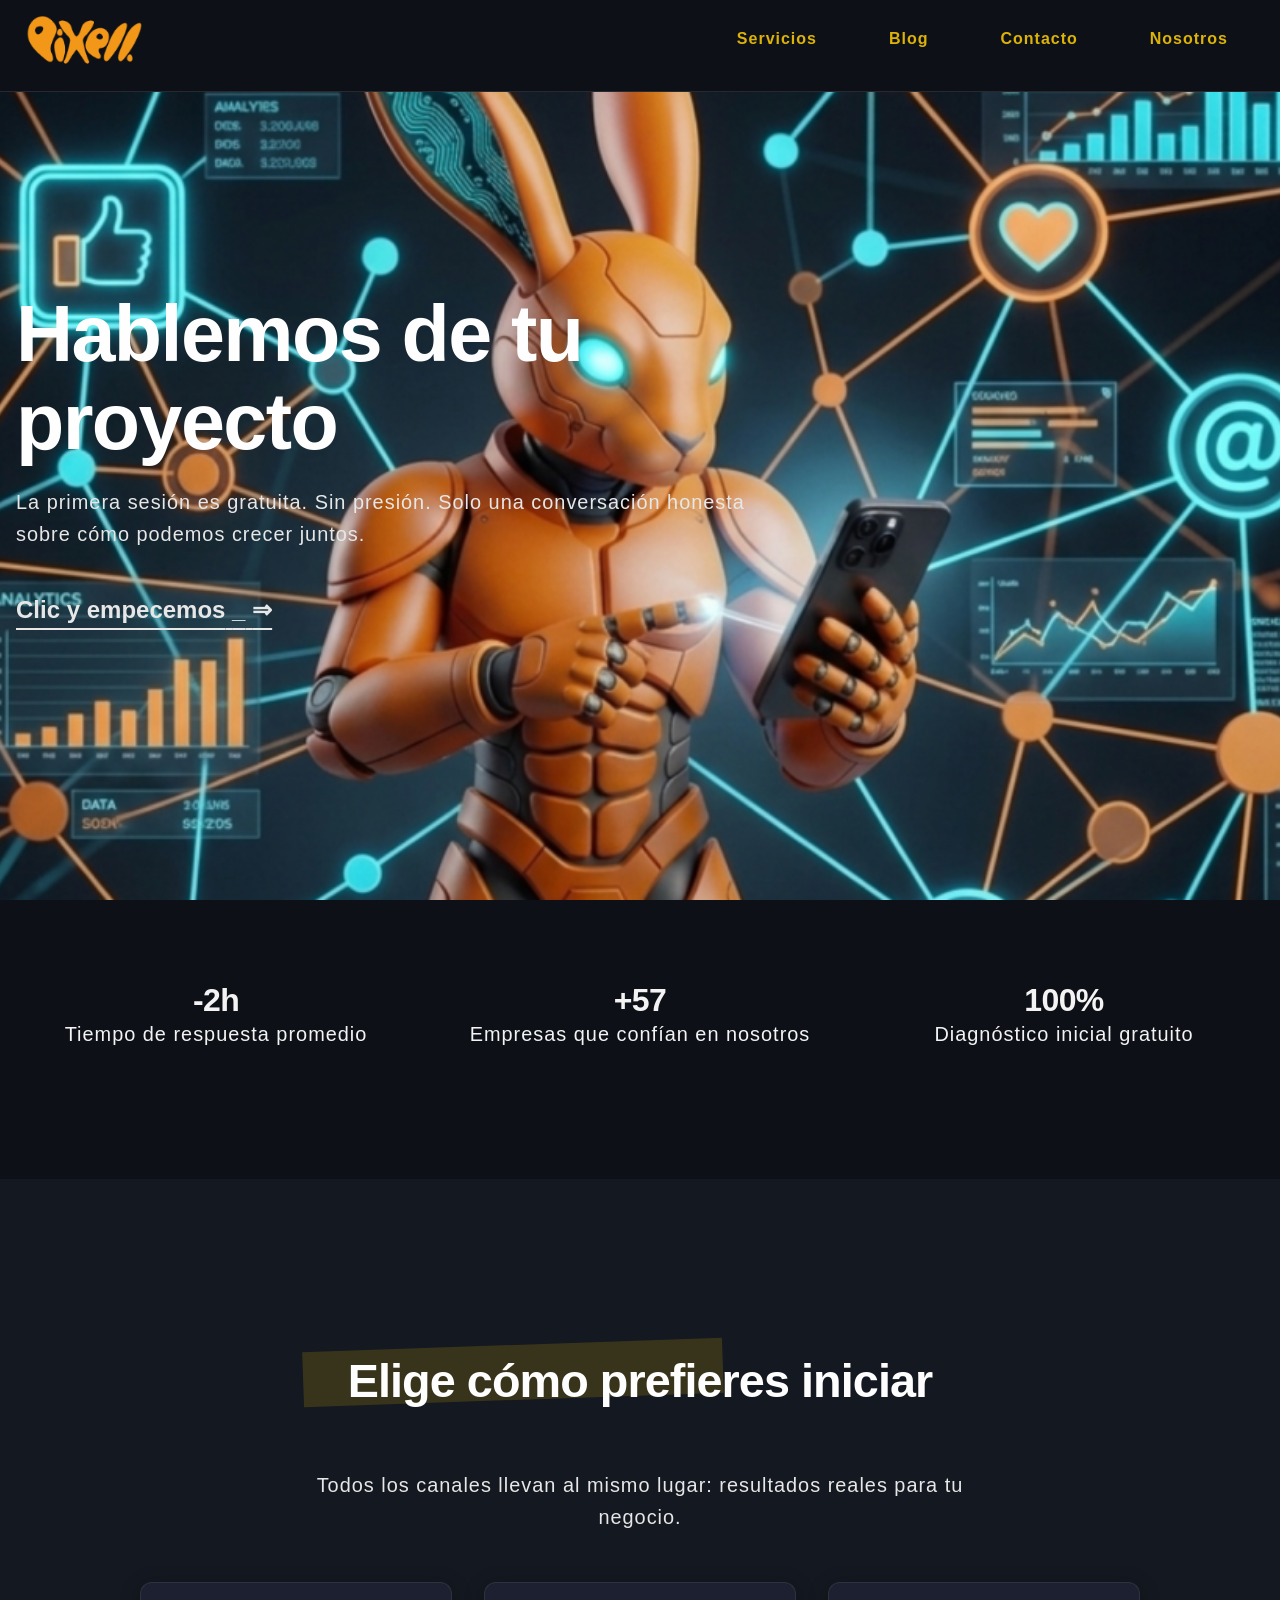
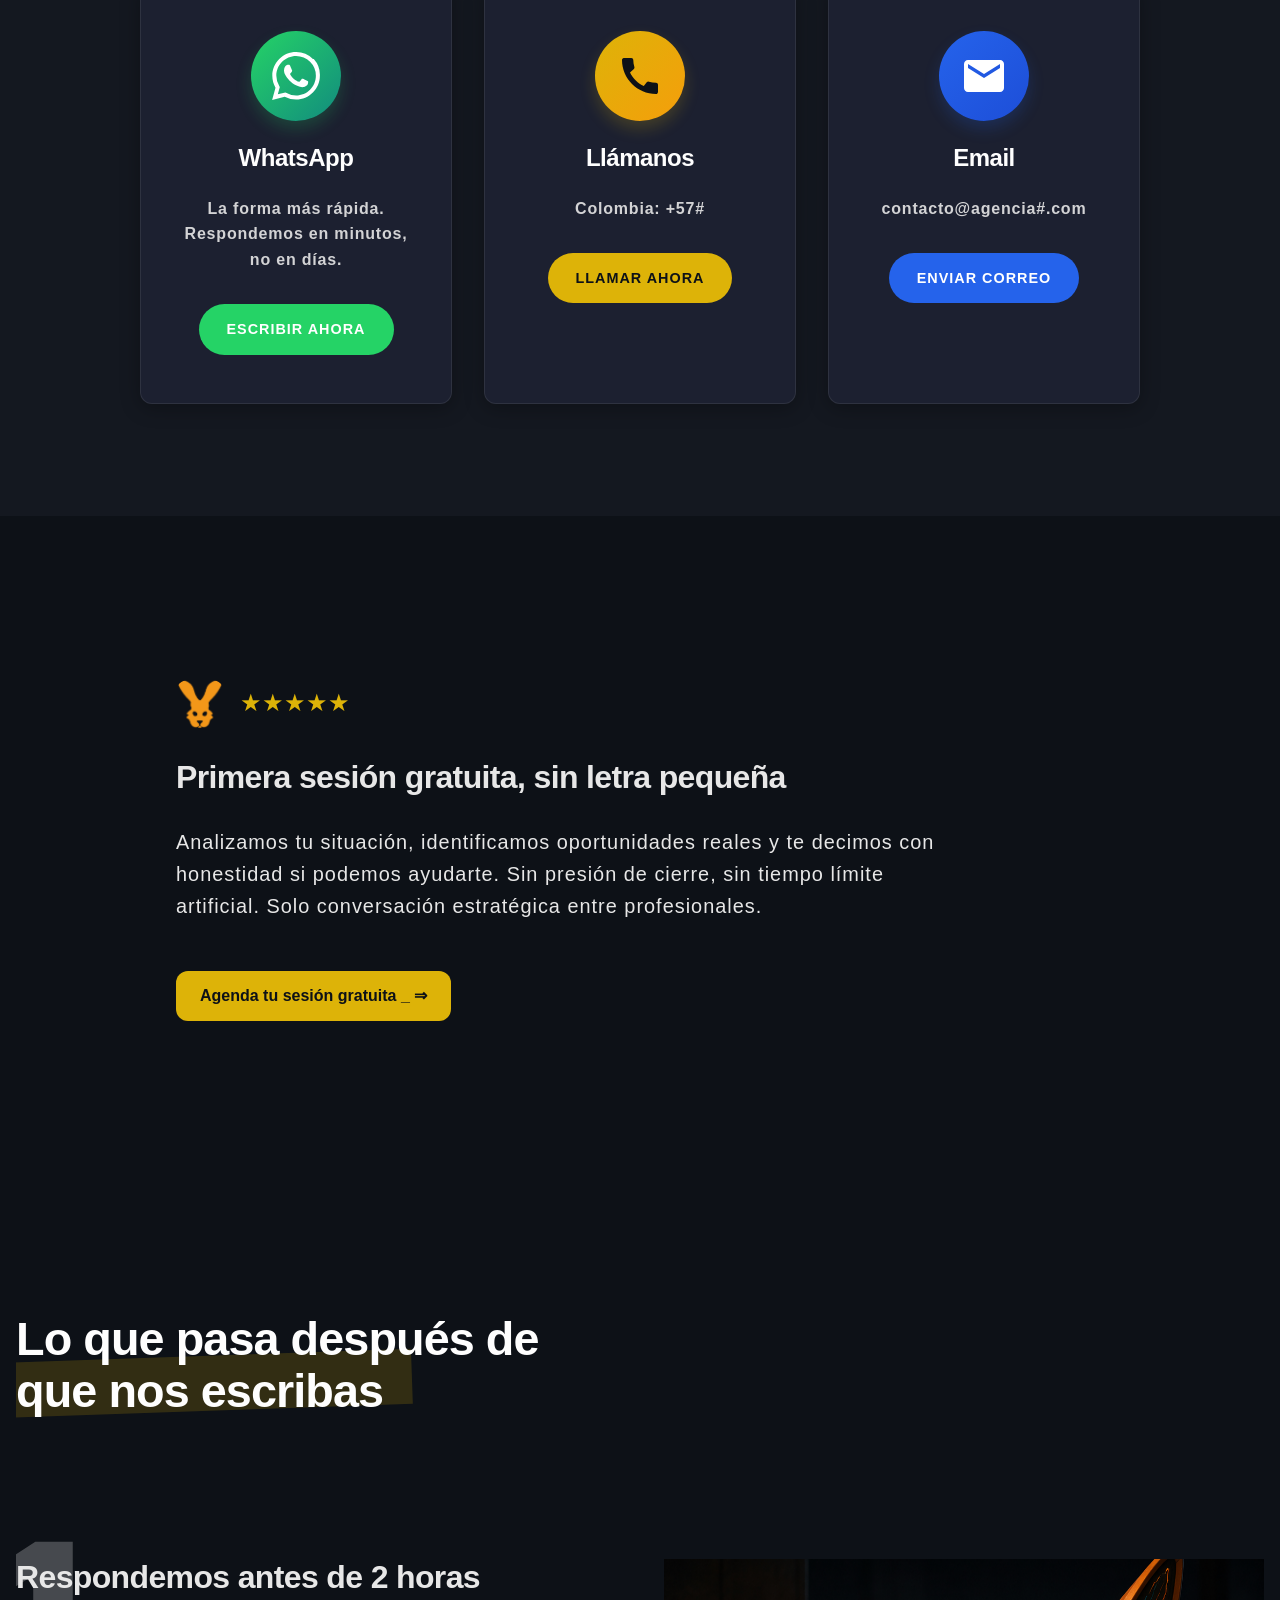
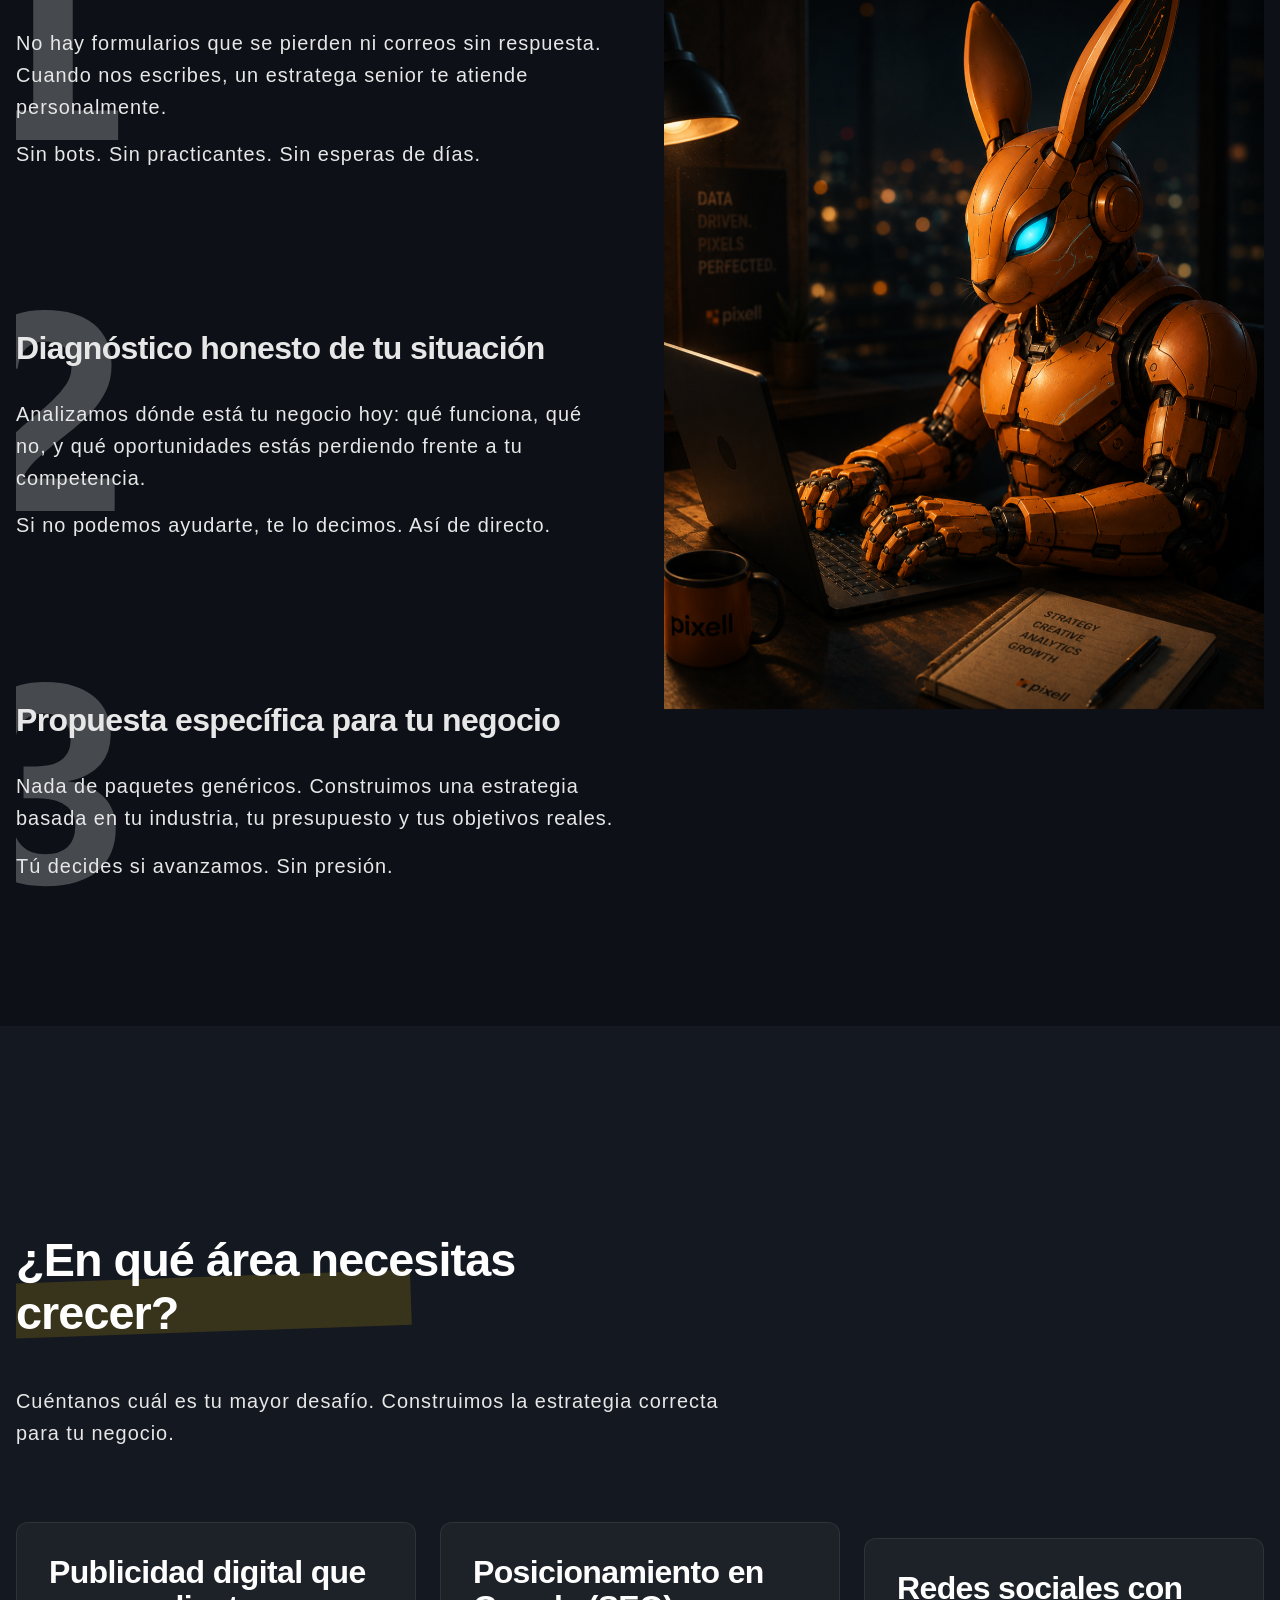
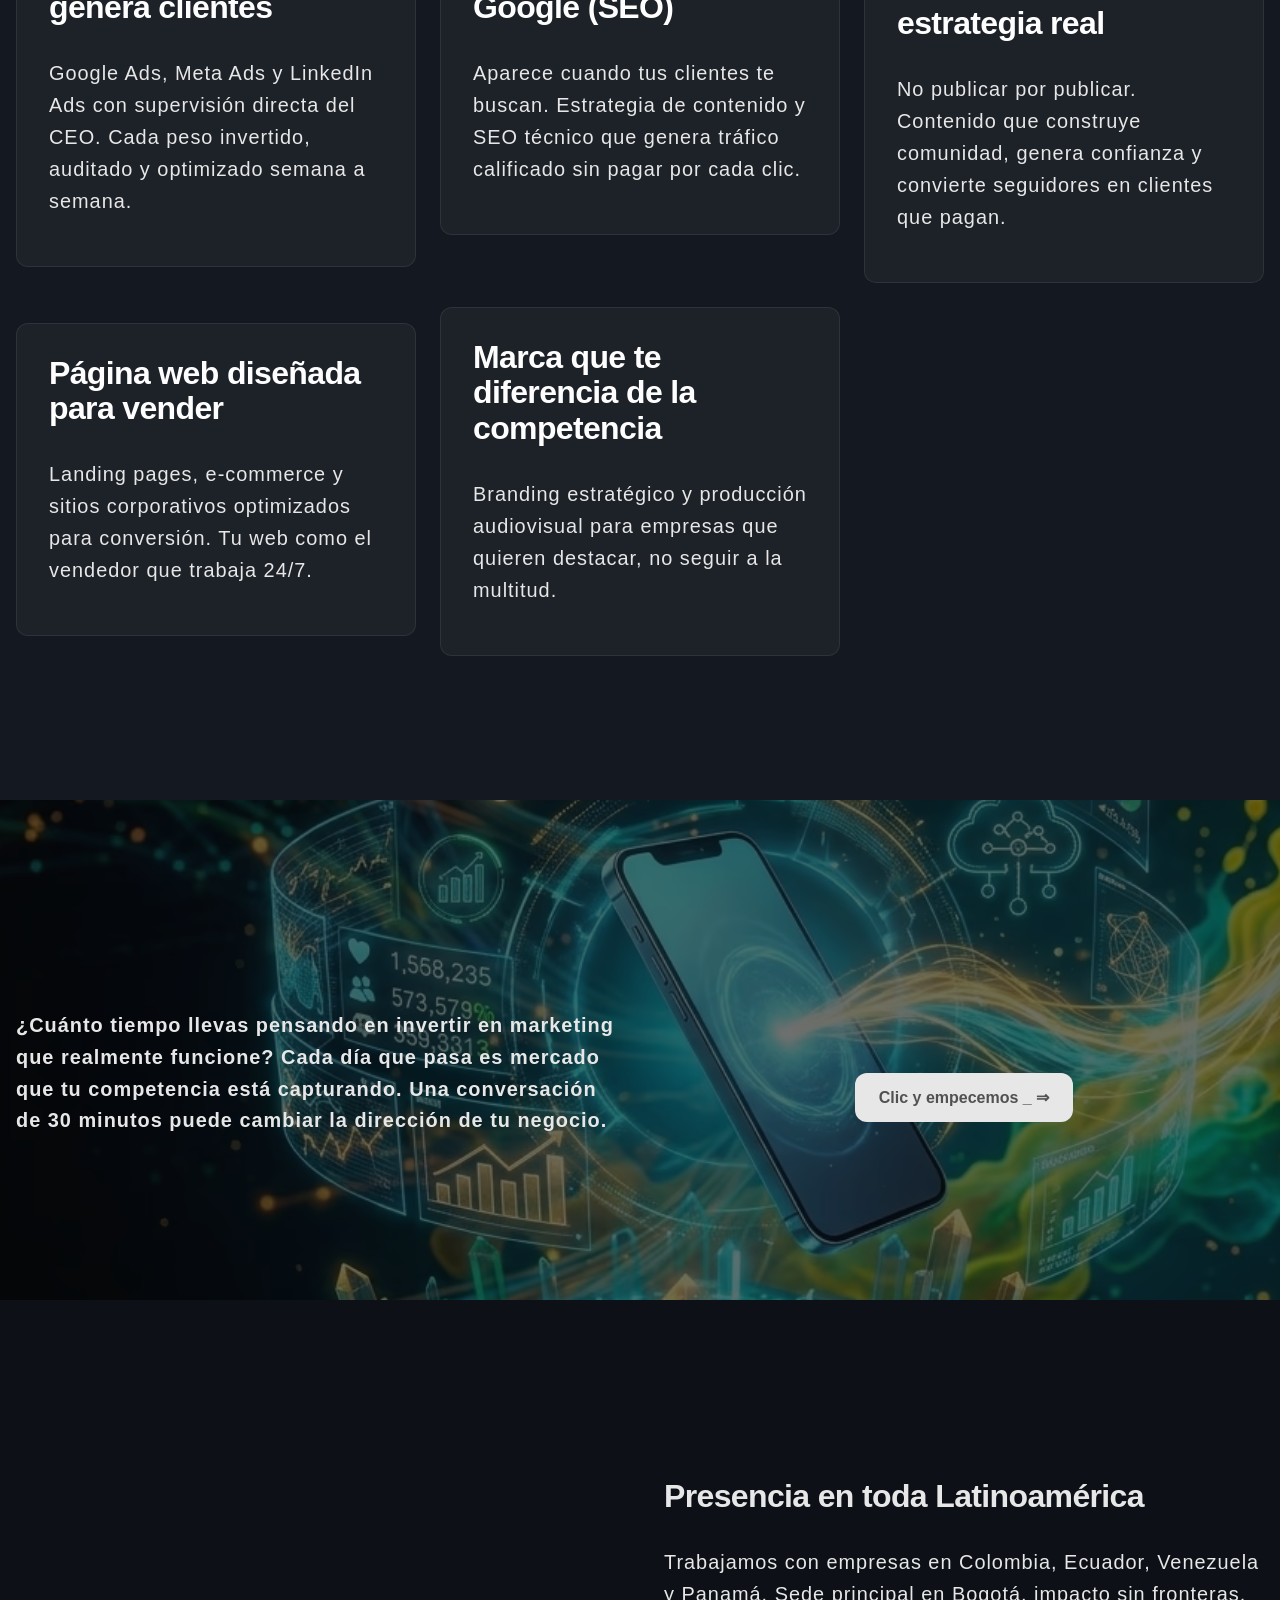
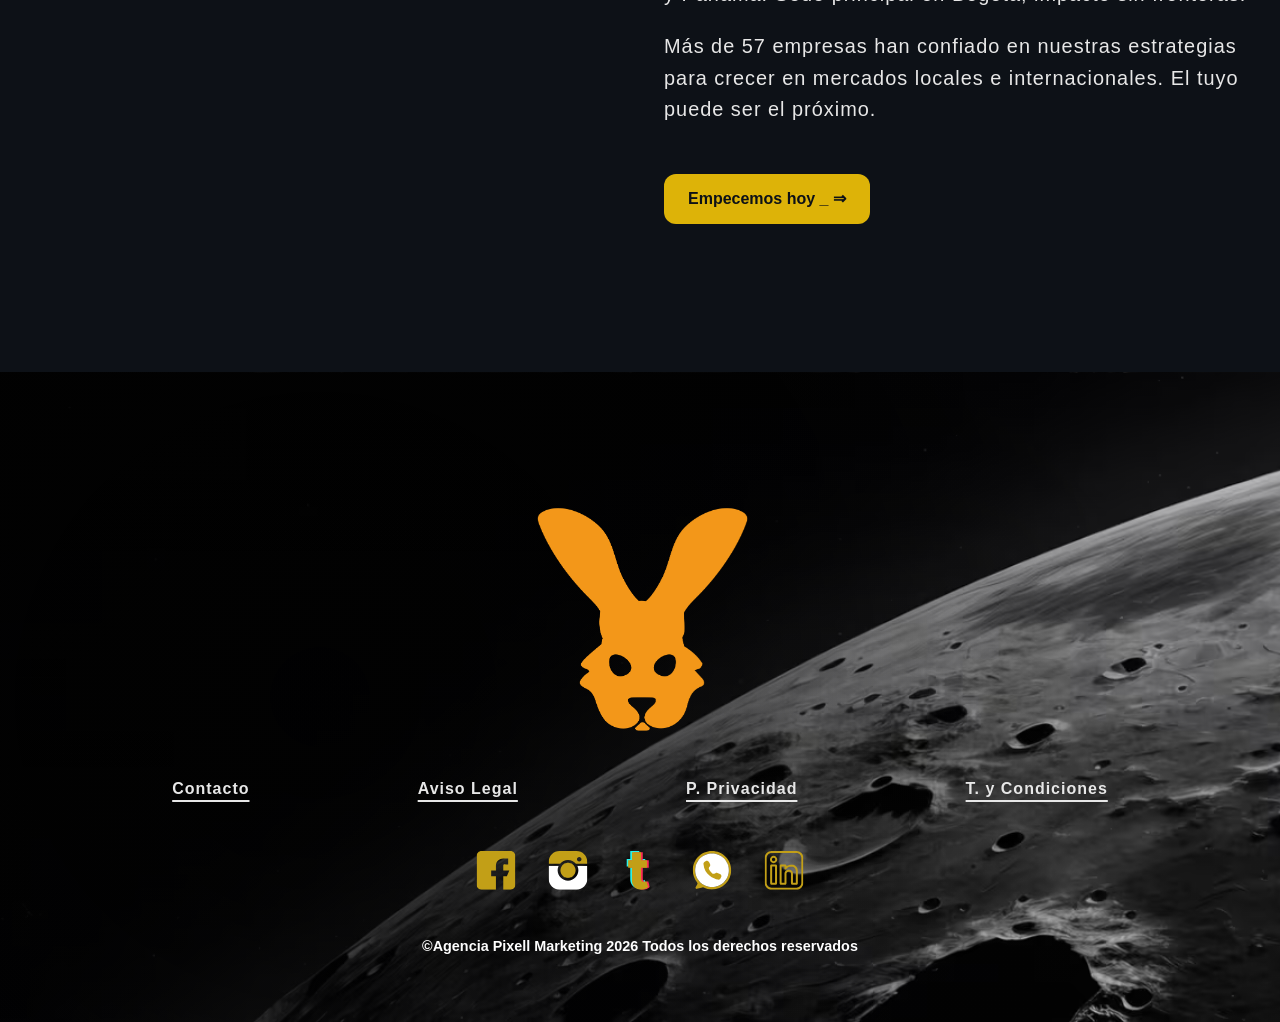
==== commit ca760ca6: "Revise contacto.html for SEO and branding updates Updated meta tags and links for SEO and branding." ====
--- a/contacto.html
+++ b/contacto.html
@@ -3,95 +3,57 @@
     <head>
         <meta charset="utf-8"/>
         <meta name="viewport" content="width=device-width, initial-scale=1.0, minimal-ui"/>
-        <meta name="robots" content="index, follow"/>
-        <meta name="geo.region" content="CO"/>
-        <meta name="geo.placename" content="Medellín"/>
-        <title>Pixell Marketing </title>
-        <link rel="stylesheet" href="/css/style.css">
-        <meta name="description" content="Agencia de marketing digital en Colombia. +8 meses impulsando ventas con estrategias de crecimiento en Medellín. ¡Hablemos!"/>
-        <link rel="canonical" href="https://agencia#.com/"/>
+        <title>Pixell | Contacto</title>
+        <meta name="description" content="Somos Pixell, agencia de marketing digital en Colombia. +8 años impulsando ventas con SEO, redes sociales y publicidad digital. ¡Hablemos de tu negocio!"/>
+        <link rel="stylesheet" href="css/style.css">
+        <link rel="canonical" href="#"/>
+        
         <!-- DNS Prefetch y Preconexiones -->
-
-        <!-- Feeds RSS -->
-
-        <!-- Idioma -->
-        <meta property="og:locale" content="es_CO"/>
         <!-- Favicon y App Icons -->
-        <link rel="shortcut icon" href="/img/iconified/favicon.png"/>
-        <link rel="apple-touch-icon" href="/img/iconified/apple-touch-icon.png"/>
-        <link rel="apple-touch-icon" sizes="192x192" href="/img/iconified/apple-touch-icon-192x192.png"/>
-        <link rel="apple-touch-icon" sizes="180x180" href="/img/iconified/apple-touch-icon-180x180.png"/>
-        <link rel="apple-touch-icon" sizes="152x152" href="/img/iconified/apple-touch-icon-152x152.png"/>
-        <link rel="apple-touch-icon" sizes="144x144" href="/img/iconified/apple-touch-icon-144x144.png"/>
-        <link rel="apple-touch-icon" sizes="120x120" href="/img/iconified/apple-touch-icon-120x120.png"/>
-        <link rel="apple-touch-icon" sizes="114x114" href="/img/iconified/apple-touch-icon-114x114.png"/>
-        <link rel="apple-touch-icon" sizes="76x76" href="/img/iconified/apple-touch-icon-76x76.png"/>
-        <link rel="apple-touch-icon" sizes="72x72" href="/img/iconified/apple-touch-icon-72x72.png"/>
-        <link rel="apple-touch-icon" sizes="57x57" href="/img/iconified/apple-touch-icon-57x57.png"/>
-        <link rel="manifest" href="/img/iconified/site.webmanifest"/>
+        <link rel="shortcut icon" href="img/iconified/favicon.png"/>
+        
         <!-- Theme color -->
         <meta name="theme-color" content="#ddb308"/>
         <meta name="msapplication-TileColor" content="#ddb308"/>
-        <!-- Generator -->
-        <meta name="generator" content="Jekyll v3.10.0"/>
-        <!-- Author and Copyright -->
-        <meta name="author" content="Sneyder Arroyave"/>
+        <meta name="author" content="Pixell Marketing"/>
         <meta name="copyright" content="© 2026 Pixell Marketing"/>
+        
         <!-- OpenGraph tags -->
-        <meta property="og:title" content="Agencia de Marketing Digital en Colombia | Pixell Marketing"/>
-        <meta property="og:description" content="Agencia de marketing digital en Colombia. +8 años impulsando ventas con estrategias de crecimiento en Medellín. ¡Hablemos!"/>
-        <meta property="og:url" content="https://agencia#.com/"/>
-        <meta property="og:site_name" content="Pixel Marketing"/>
-        <meta property="og:image" content="https://agencia#/img/marketing-digital-since-1440.jpg"/>
-        <meta property="og:image:secure_url" content="https://agencia#.com/img/marketing-digital-since-1440.jpg"/>
+        <meta property="og:title" content="Pixell | Agencia de Marketing Digital en Colombia"/>
+        <meta property="og:description" content="Somos Pixell, agencia de marketing digital en Colombia. +8 años impulsando ventas con SEO, redes sociales y publicidad digital."/>
+        <meta property="og:url" content="#"/>
+        <meta property="og:site_name" content="Pixell Marketing"/>
+        <meta property="og:image" content="#/img/marketing-digital-pixell-1440.jpg"/>
         <meta property="og:image:width" content="1200"/>
         <meta property="og:image:height" content="630"/>
         <meta property="og:image:alt" content="Agencia de marketing digital Pixell trabajando con clientes en Colombia"/>
         <meta property="og:image:type" content="image/jpeg"/>
         <meta property="og:type" content="website"/>
+        
         <!-- Twitter Card tags -->
         <meta name="twitter:card" content="summary_large_image"/>
-        <meta name="twitter:title" content="Agencia de Marketing Digital en Colombia | Pixell Marketing"/>
-        <meta name="twitter:description" content="Agencia de marketing digital en Colombia. +8 años impulsando ventas con estrategias de crecimiento en Bogotá, Medellín y Cali. ¡Hablemos!"/>
-        <meta name="twitter:image" content="https://agencia#.com/img/marketing-digital-since-1440.jpg"/>
-        <meta name="twitter:image:alt" content="Agencia de marketing digital Since trabajando con clientes en Latinoamérica"/>
+        <meta name="twitter:title" content="Pixell | Agencia de Marketing Digital en Colombia"/>
+        <meta name="twitter:description" content="Somos Pixell, agencia de marketing digital en Colombia. +8 años impulsando ventas con SEO, redes sociales y publicidad digital."/>
+        <meta name="twitter:image" content="#/img/marketing-digital-pixell-1440.jpg"/>
+        
         <!-- Prefetch páginas importantes -->
-        <link rel="prefetch" href="/servicios/"/>
-        <link rel="prefetch" href="/contacto/"/>
-        <link rel="preload" href="/css/styles-home.css" as="style" onload="this.onload=null;this.rel='stylesheet'">
+        <link rel="prefetch" href="servicios.html"/>
+        <link rel="prefetch" href="contacto.html"/>
+        
+        <link rel="preload" href="css/styles-home.css" as="style" onload="this.onload=null;this.rel='stylesheet'">
         <noscript>
-            <link rel="stylesheet" href="/css/styles-home.css">
+            <link rel="stylesheet" href="css/styles-home.css">
         </noscript>
+        
         <!-- Web fonts -->
         <link href="https://fonts.googleapis.com/css2?family=Roboto:wght@400;700;900&display=swap" rel="stylesheet" media="print" onload="this.media = 'all'"/>
-        <!-- Structured Data -->
-        
-        <!-- Consent Mode v2 — DEBE IR ANTES DEL SNIPPET DE GTM -->
-        <script>
-            window.dataLayer = window.dataLayer || [];
-            function gtag() {
-                dataLayer.push(arguments);
-            }
-            gtag('consent', 'default', {
-                'ad_storage': 'denied',
-                'analytics_storage': 'denied',
-                'ad_user_data': 'denied',
-                'ad_personalization': 'denied',
-                'wait_for_update': 500
-            });
-        </script>
-        <!-- Google Tag Manager -->
-       
-        <!-- End Google Tag Manager -->
+    
     </head>
     <body>
-        <!-- Google Tag Manager (noscript) -->
-        
-        <!-- End Google Tag Manager (noscript) -->
         <nav class="nav">
             <div class="main-menu">
                 <a href="/" class="logo">
-                    <img src="/img/logos-social-media/logotipo-pixel.png" width="148" height="48" alt="Since Logo">
+                    <img src="img/logos-social-media/logotipo-pixel.png" width="148" height="48" alt="Logotipo de Pixell Agencia de Marketing Digital">
                 </a>
                 <input type="checkbox" id="nav-toggle" class="nav-toggle">
                 <label for="nav-toggle" class="menu-icon">
@@ -101,21 +63,21 @@
                 </label>
                 <ul class="navegacion">
                     <li>
-                        <a href="/servicios.html" title="Administración de redes sociales">Servicios</a>
-                    </li>
-                    <li>
-                        <a href="#" title="Administración de redes sociales">Blog</a>
-                    </li>
-                    <li>
-                        <a href="/contacto.html" title="Administración de redes sociales">Contacto</a>
-                    </li>
-                    <li>
-                        <a href="/nosotros.html" title="Administración de redes sociales">Nosotros</a>
+                        <a href="servicios.html" title="Servicios de Marketing Digital de Pixell">Servicios</a>
+                    </li>
+                    <li>
+                        <a href="#" title="Blog de Marketing Digital de Pixell">Blog</a>
+                    </li>
+                    <li>
+                        <a href="contacto.html" title="Contacta con la Agencia Pixell">Contacto</a>
+                    </li>
+                    <li>
+                        <a href="nosotros.html" title="Conoce a la Agencia Pixell">Nosotros</a>
                     </li>
                 </ul>
             </div>
         </nav>
-        <header class="hero-services">
+        <header class="hero-contact">
             <div class="header_general wrapper flow">
                 <h1>Hablemos de tu proyecto</h1>
                 <p>La primera sesión es gratuita. Sin presión. Solo una conversación honesta sobre cómo podemos crecer juntos.</p>
@@ -126,16 +88,16 @@
                 </a>
             </div>
             <picture>
-                <!-- Móviles pequeños (hasta 599px) -->
-                <source media="(max-width: 599px)" type="image/avif" srcset="/img/since-contacto-440.png" sizes="100vw">
-                <!-- Tabletas (600px - 991px) -->
-                <source media="(min-width: 600px) and (max-width: 991px)" type="image/avif" srcset="/img/nosotros-pixell-768.png" sizes="100vw">
-                <!-- Laptops (992px - 1439px) -->
-                <source media="(min-width: 992px) and (max-width: 1439px)" type="image/avif" srcset="/img/nosotros-pixell-1024.png" sizes="100vw">
-                <!-- Escritorio HD (1440px - 1919px) -->
-                <source media="(min-width: 1440px) and (max-width: 1919px)" type="image/avif" srcset="/img/nosotros-pixell-1440.png" sizes="100vw">
-                <!-- Escritorio Full HD (1920px+) e imagen por defecto -->
-                <img src="/img/nosotros-pixel-1024.png" alt="Equipo de la agencia de marketing digital Pixell listo para hablar de tu proyecto" width="1920" height="1080" loading="eager" fetchpriority="high" decoding="async" class="hero-background">
+                    <!-- Móviles pequeños (hasta 599px) -->
+                    <source media="(max-width: 599px)" type="image/png" srcset="img/nosotros-pixell-440.png" sizes="100vw">
+                    <!-- Tabletas (600px - 991px) -->
+                    <source media="(min-width: 600px) and (max-width: 991px)" type="image/png" srcset="img/nosotros-pixell-768.png" sizes="100vw">
+                    <!-- Laptops (992px - 1439px) -->
+                    <source media="(min-width: 992px) and (max-width: 1439px)" type="image/png" srcset="img/nosotros-pixell-1024.png" sizes="100vw">
+                    <!-- Escritorio HD (1440px - 1919px) -->
+                    <source media="(min-width: 1440px) and (max-width: 1919px)" type="image/png" srcset="img/nosotros-pixell-1440.png" sizes="100vw">
+                    <!-- Escritorio Full HD (1920px+) e imagen por defecto -->
+                    <img src="img/nosotros-pixell-1024.png" alt="Equipo de la agencia de marketing digital Pixell listo para hablar de tu proyecto" width="1920" height="1080" loading="eager" fetchpriority="high" decoding="async" class="hero-background">
             </picture>
         </header>
         
@@ -198,7 +160,7 @@
         <section class="highlight-card">
             <div class="card-content flow">
                 <div class="logo-rating">
-                    <img src="/img/iconified/favicon.png" width="48" height="48" alt="Logo Pixel Marketing Digital" loading="lazy">
+                    <img src="img/iconified/favicon.png" width="48" height="48" alt="Logo Pixel Marketing Digital" loading="lazy">
                     <div class="stars">★★★★★</div>
                 </div>
                 <h3>Primera sesión gratuita, sin letra pequeña</h3>
@@ -242,7 +204,7 @@
                     </section>
                 </article>
                 <div class="image-container animate-element slide-from-right">
-                    <img src="/img/bunix-pc.png" width="600" height="800" alt="Equipo de Since Marketing Digital" loading="lazy">
+                    <img src="img/bunix-pc.png" width="600" height="800" alt="Equipo de Since Marketing Digital" loading="lazy">
                 </div>
             </div>
         </section>
@@ -280,7 +242,7 @@
             <div class="wrapper two_columns">
                 <p>¿Cuánto tiempo llevas pensando en invertir en marketing que realmente funcione? Cada día que pasa es mercado que tu competencia está capturando. Una conversación de 30 minutos puede cambiar la dirección de tu negocio.</p>
                 <div class="center">
-                    <a href="/contacto/contacto.html" class="btn btn-secondary" title="Contacto con la Agencia de Marketing Digital Pixell">
+                    <a href="contacto.html" class="btn btn-secondary" title="Contacto con la Agencia de Marketing Digital Pixell">
                         <span class="text">Clic y empecemos</span>
                         <span class="text-decoration">_</span>
                         <span class="decoration">⇒</span>
@@ -294,7 +256,7 @@
                 <h3>Presencia en toda Latinoamérica</h3>
                 <p>Trabajamos con empresas en Colombia, Ecuador, Venezuela y Panamá. Sede principal en Bogotá, impacto sin fronteras.</p>
                 <p>Más de 57 empresas han confiado en nuestras estrategias para crecer en mercados locales e internacionales. El tuyo puede ser el próximo.</p>
-                <a href="https://wa.me/57#" data-whatsapp-link class="btn btn-primary" title="Contacto con la Agencia de Marketing Digital Pixell">
+                <a href="https://wa.me/57" data-whatsapp-link class="btn btn-primary" title="Contacto con la Agencia de Marketing Digital Pixell">
                     <span class="text">Empecemos hoy</span>
                     <span class="text-decoration">_</span>
                     <span class="decoration">⇒</span>
@@ -303,7 +265,7 @@
         </section>
         <footer class="footer-since">
             <section class="wrapper">
-                <img src="/img/logo-footer-Pixell.png" alt="Logo de Pixell Agencia de Marketing Digital" width="240" height="240" class="logo-footer" loading="lazy" decoding="async">
+                <img src="img/logo-footer-Pixell.png" alt="Logo de Pixell Agencia de Marketing Digital" width="240" height="240" class="logo-footer" loading="lazy" decoding="async">
                 <ul>
                     <li>
                         <a href="contacto.html" title="Página de contacto de Pixell Agencia de Marketing Digital">Contacto</a>
@@ -320,26 +282,26 @@
                 </ul>
                 <div>
                     <a href="https://www.facebook.com" rel="nofollow noreferrer noopener" target="_blank" title="Perfil de facebook de Pixell Agencia de Marketing Digital">
-                        <img src="/img/facebook-pixel.svg" width="40" height="40" alt="Ícono de la red social Facebook para dirigir al perfil de Pixell Agencia de Marketing Digital" class="team-img" loading="lazy" decoding="async">
+                        <img src="img/facebook-pixel.svg" width="40" height="40" alt="Ícono de la red social Facebook para dirigir al perfil de Pixell Agencia de Marketing Digital" class="team-img" loading="lazy" decoding="async">
                     </a>
                     <a href="https://www.instagram.com" rel="nofollow noreferrer noopener" target="_blank" title="Perfil de instagram de Pixell Agencia de Marketing Digital">
-                        <img src="/img/instagram-pixel.svg" width="40" height="40" alt="Ícono de la red social Facebook para dirigir al perfil de Pixell Agencia de Marketing Digital" class="team-img" loading="lazy" decoding="async">
+                        <img src="img/instagram-pixel.svg" width="40" height="40" alt="Ícono de la red social Facebook para dirigir al perfil de Pixell Agencia de Marketing Digital" class="team-img" loading="lazy" decoding="async">
                     </a>
                     <a href="https://www.tiktok.com" rel="nofollow noreferrer noopener" target="_blank" title="Perfil de TikTok de Pixell Agencia de Marketing Digital">
-                        <img src="/img/tiktok-pixel.svg" width="40" height="40" alt="Ícono de la red social Facebook para dirigir al perfil de Pixell Agencia de Marketing Digital" class="team-img" loading="lazy" decoding="async">
+                        <img src="img/tiktok-pixel.svg" width="40" height="40" alt="Ícono de la red social Facebook para dirigir al perfil de Pixell Agencia de Marketing Digital" class="team-img" loading="lazy" decoding="async">
                     </a>
                     <a href="#" data-whatsapp-link rel="nofollow noreferrer noopener" target="_blank" title="Perfil de facebook de Pixell Agencia de Marketing Digital">
-                        <img src="/img/whatssapp-pixel.svg" width="40" height="40" alt="Ícono de la red social Facebook para dirigir al perfil de Pixell Agencia de Marketing Digital" class="team-img" loading="lazy" decoding="async">
+                        <img src="img/whatssapp-pixel.svg" width="40" height="40" alt="Ícono de la red social Facebook para dirigir al perfil de Pixell Agencia de Marketing Digital" class="team-img" loading="lazy" decoding="async">
                     </a>
                     <a href="https://www.linkedin.com" rel="nofollow noreferrer noopener" target="_blank" title="Perfil de LinkedIn de Pixell Agencia de Marketing Digital">
-                        <img src="/img/linkeding-pixel.svg" width="40" height="40" alt="Ícono de la red social Facebook para dirigir al perfil de Pixell Agencia de Marketing Digital" class="team-img" loading="lazy" decoding="async">
+                        <img src="img/linkeding-pixel.svg" width="40" height="40" alt="Ícono de la red social Facebook para dirigir al perfil de Pixell Agencia de Marketing Digital" class="team-img" loading="lazy" decoding="async">
                     </a>
                 </div>
                 <div class="text_center">
                     <small>©Agencia Pixell Marketing 2026 Todos los derechos reservados</small>
                     
                 </div>
-            </section>
+        </section>
         </footer>
         <!-- Scripts moved to /js/code.js - no inline duplicates needed -->
         <!-- whatsapp button -->
@@ -358,22 +320,8 @@
             </svg>
         </button>
         <!-- Functions Scripts -->
-        <script src="/js/code.js" defer></script>
-        <script src="/js/astronauts.js" defer></script>
-        <script>
-            const parallaxCta = document.getElementById('parallaxCta');
-            if (parallaxCta) {
-                window.addEventListener('scroll', () => {
-                    const scrolled = window.pageYOffset;
-                    const ctaTop = parallaxCta.offsetTop;
-                    const ctaRect = parallaxCta.getBoundingClientRect();
-                    if (ctaRect.top < window.innerHeight && ctaRect.bottom > 0) {
-                        const offset = (scrolled - ctaTop) * -0.5;
-                        parallaxCta.style.setProperty('--parallax-y', `${offset}px`);
-                    }
-                }
-                );
-            }
-        </script>
+        <script src="js/code.js" defer></script>
+        <script src="js/astronauts.js" defer></script>
+       
     </body>
 </html>
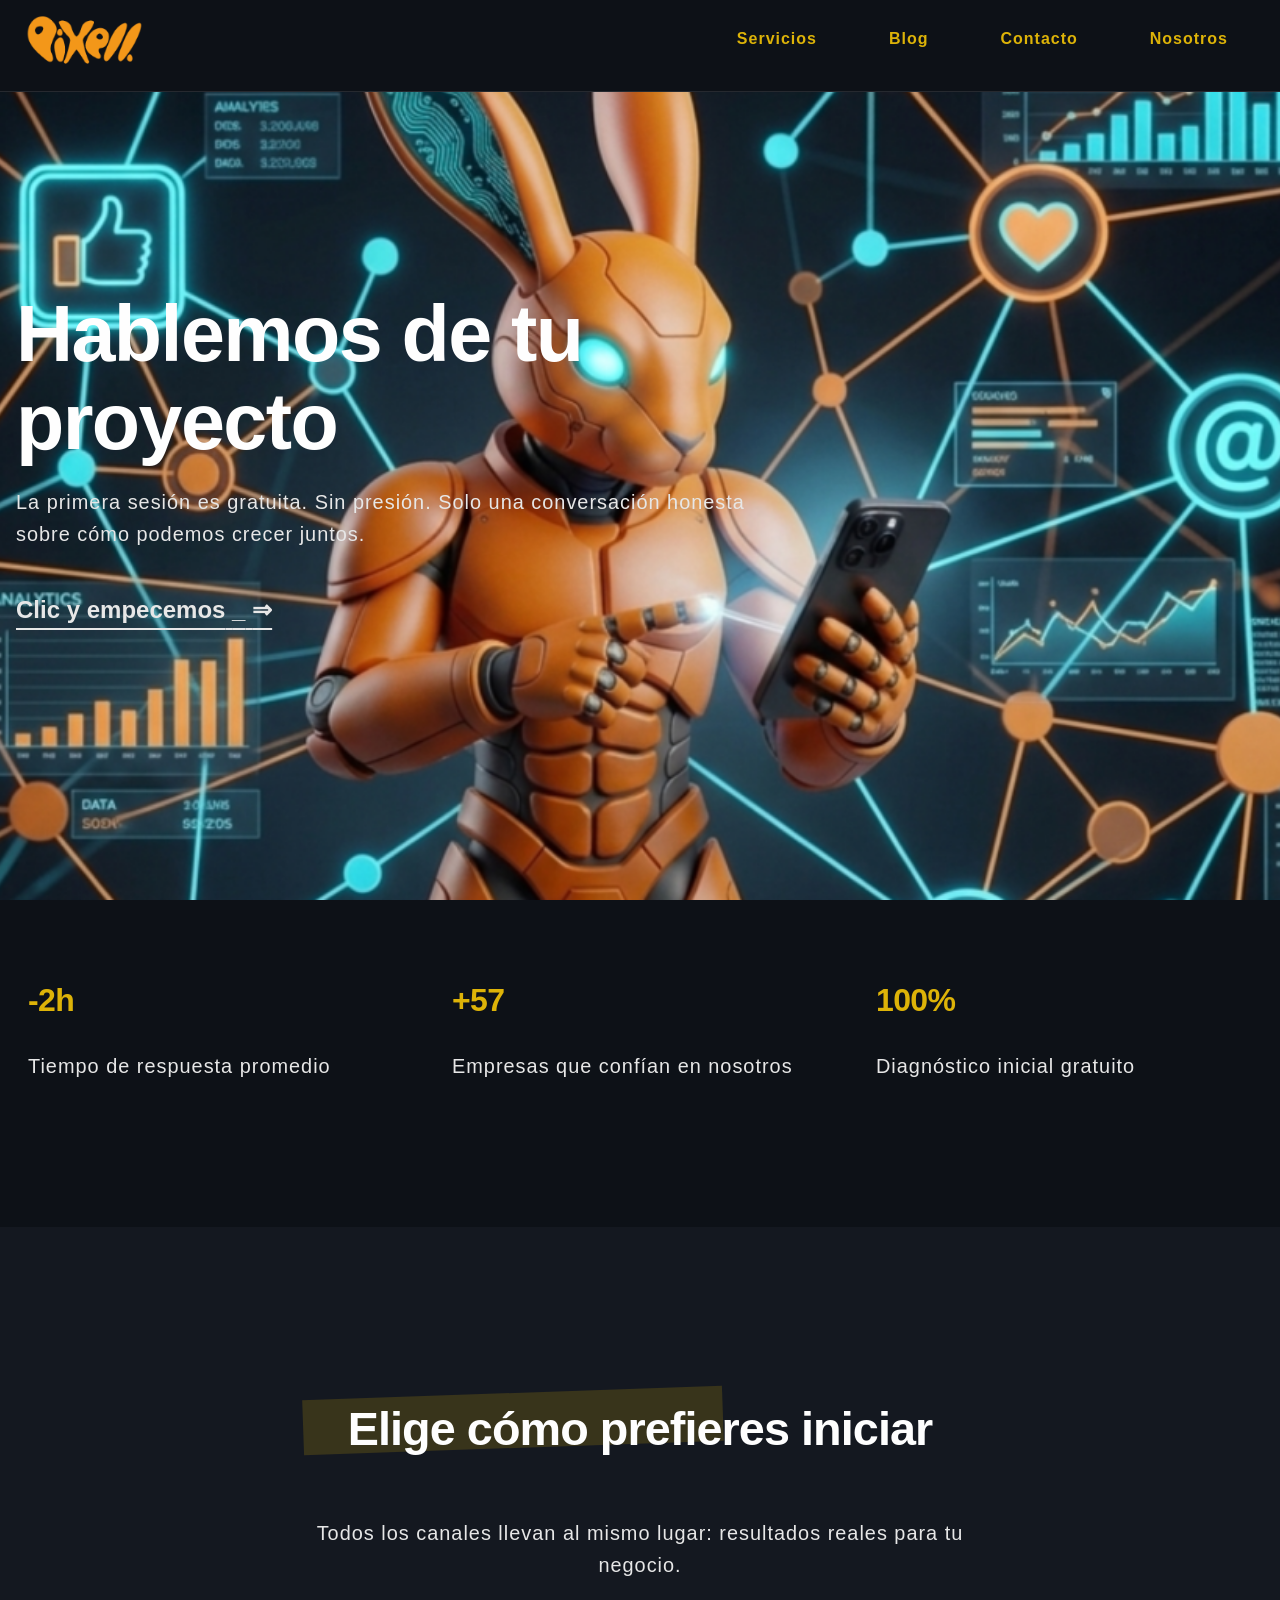
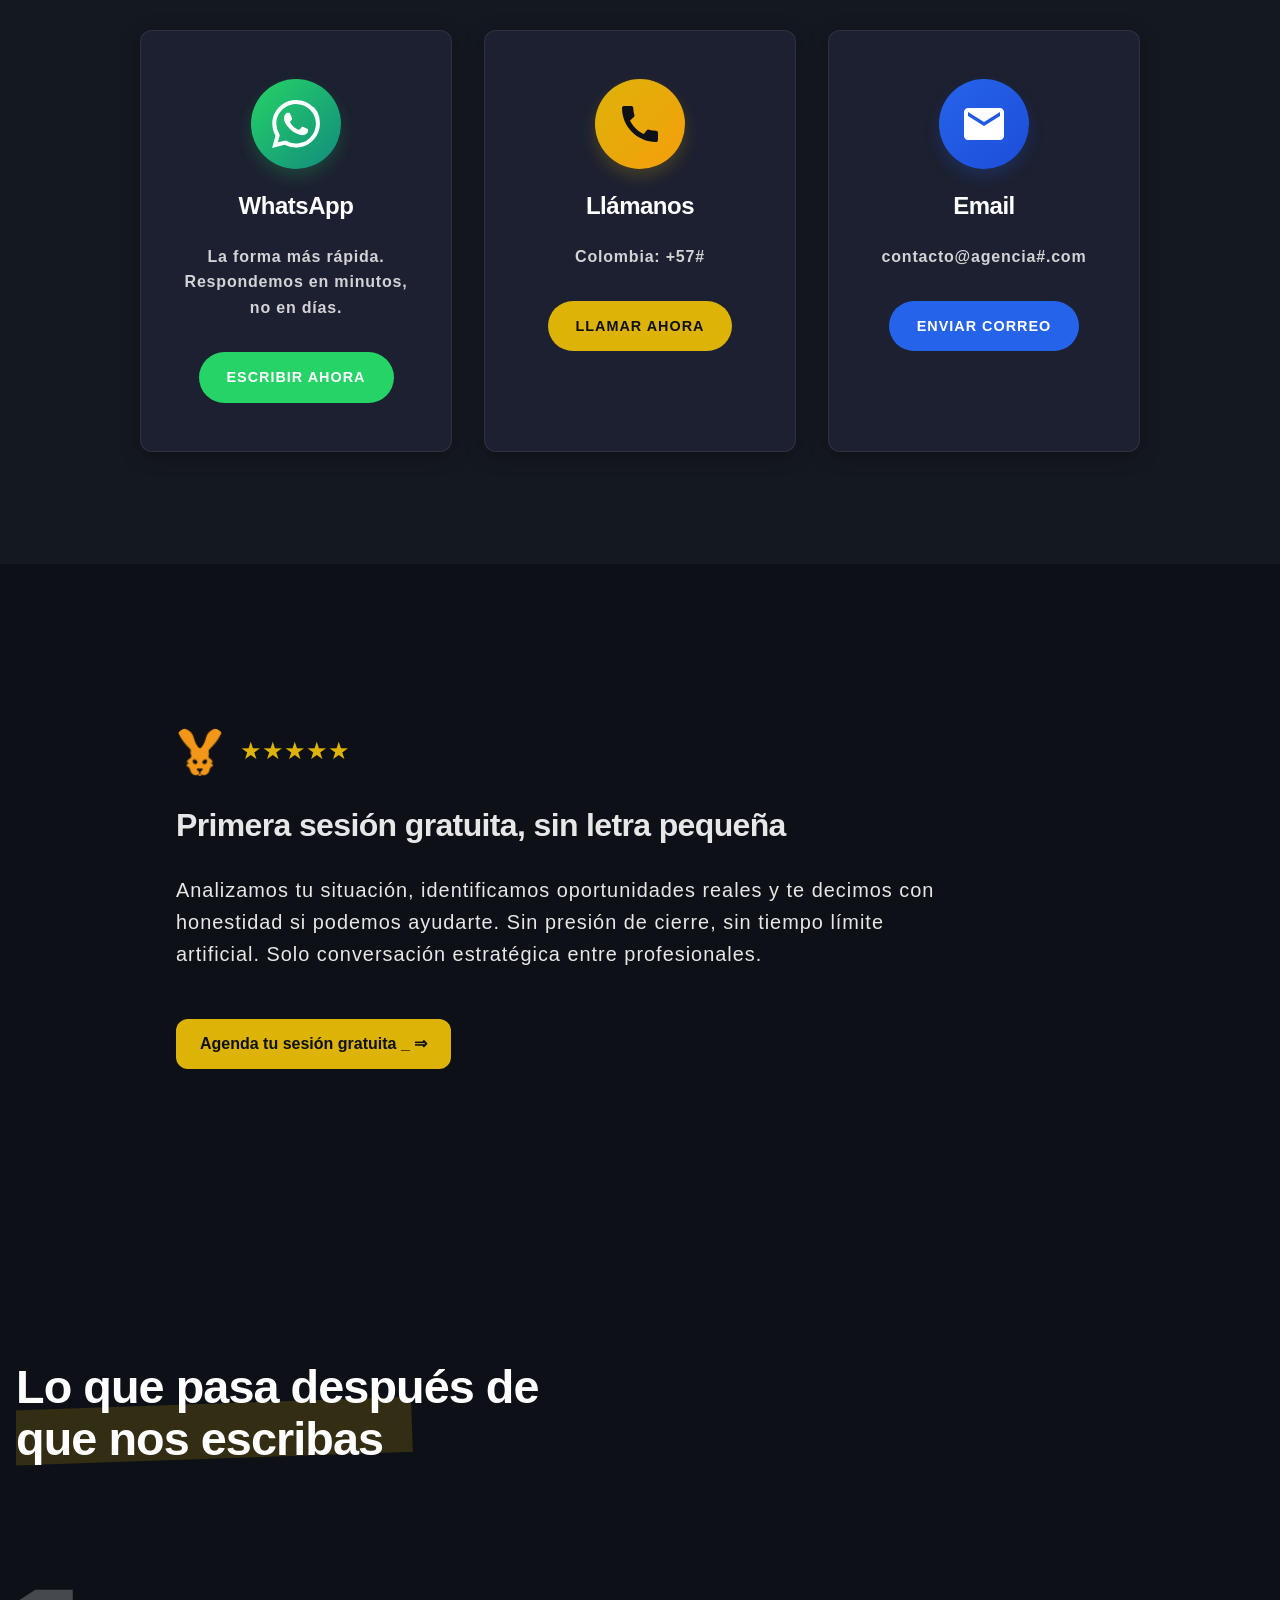
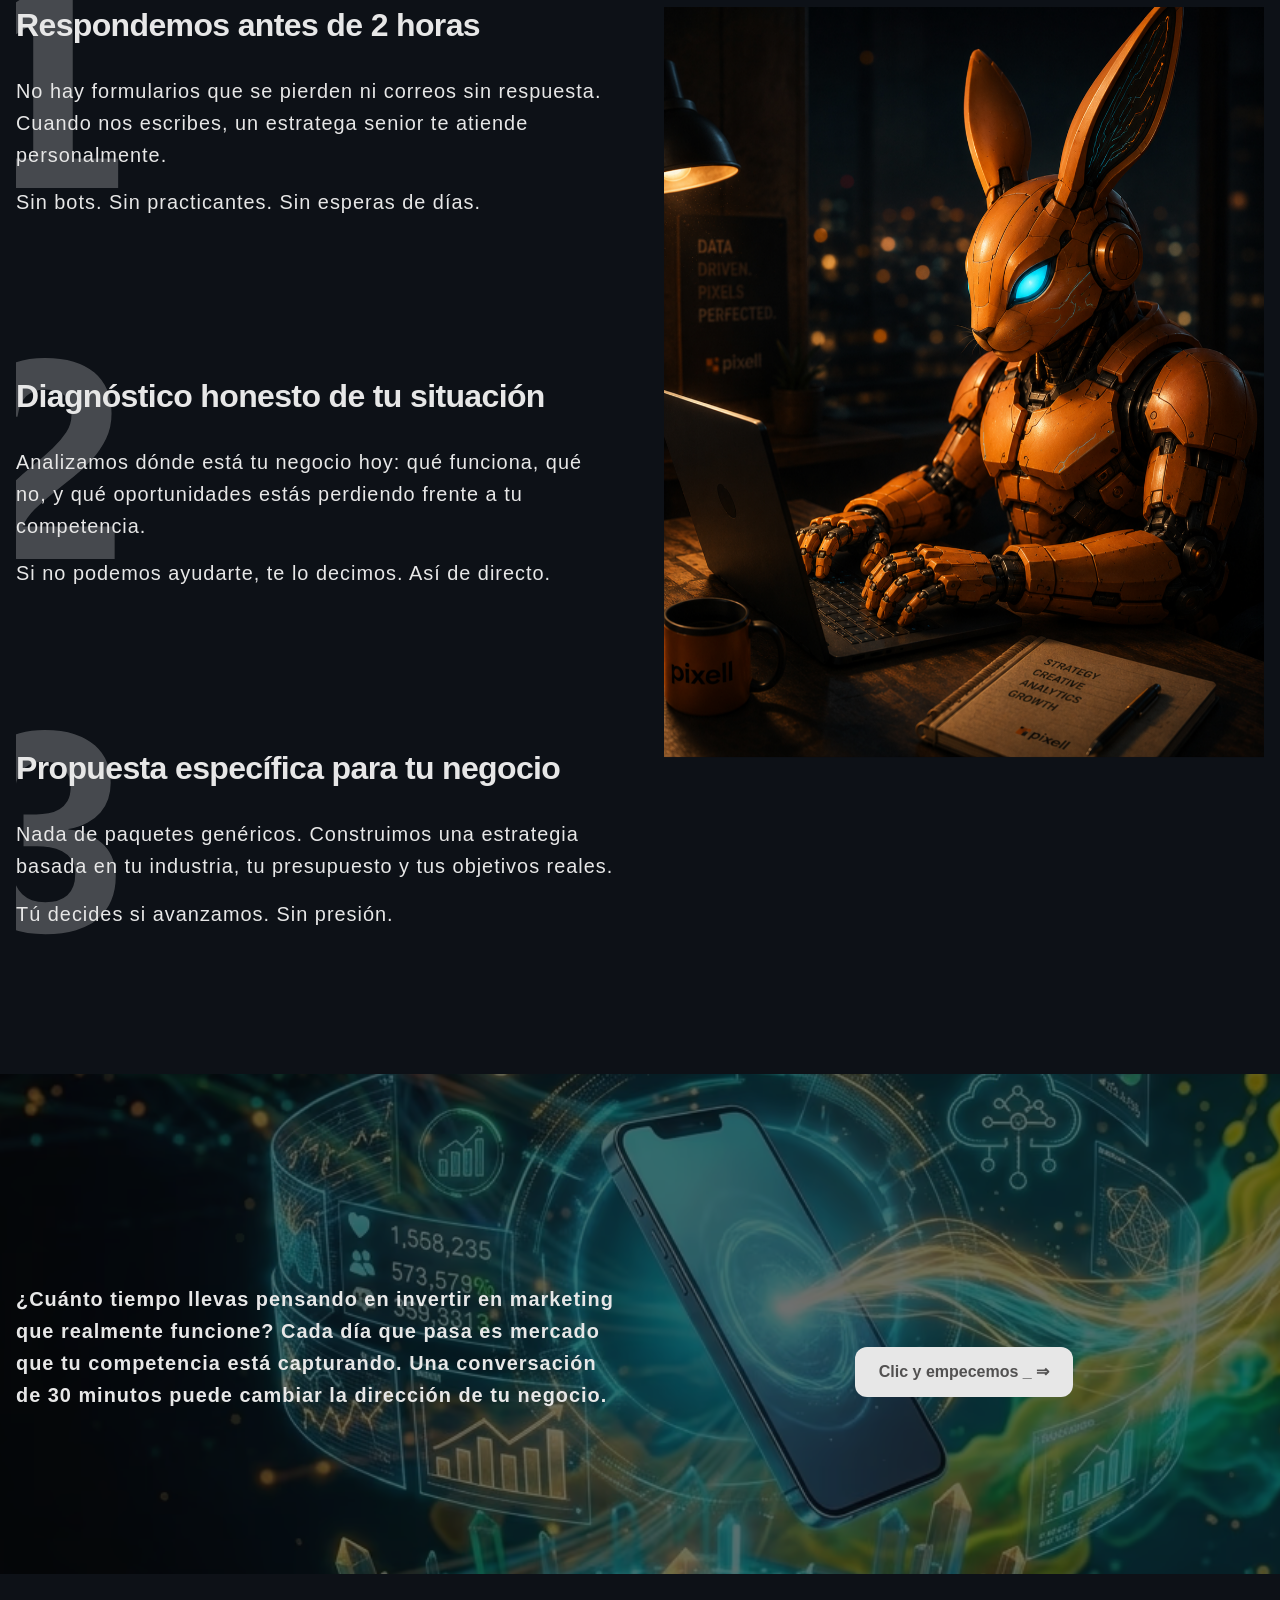
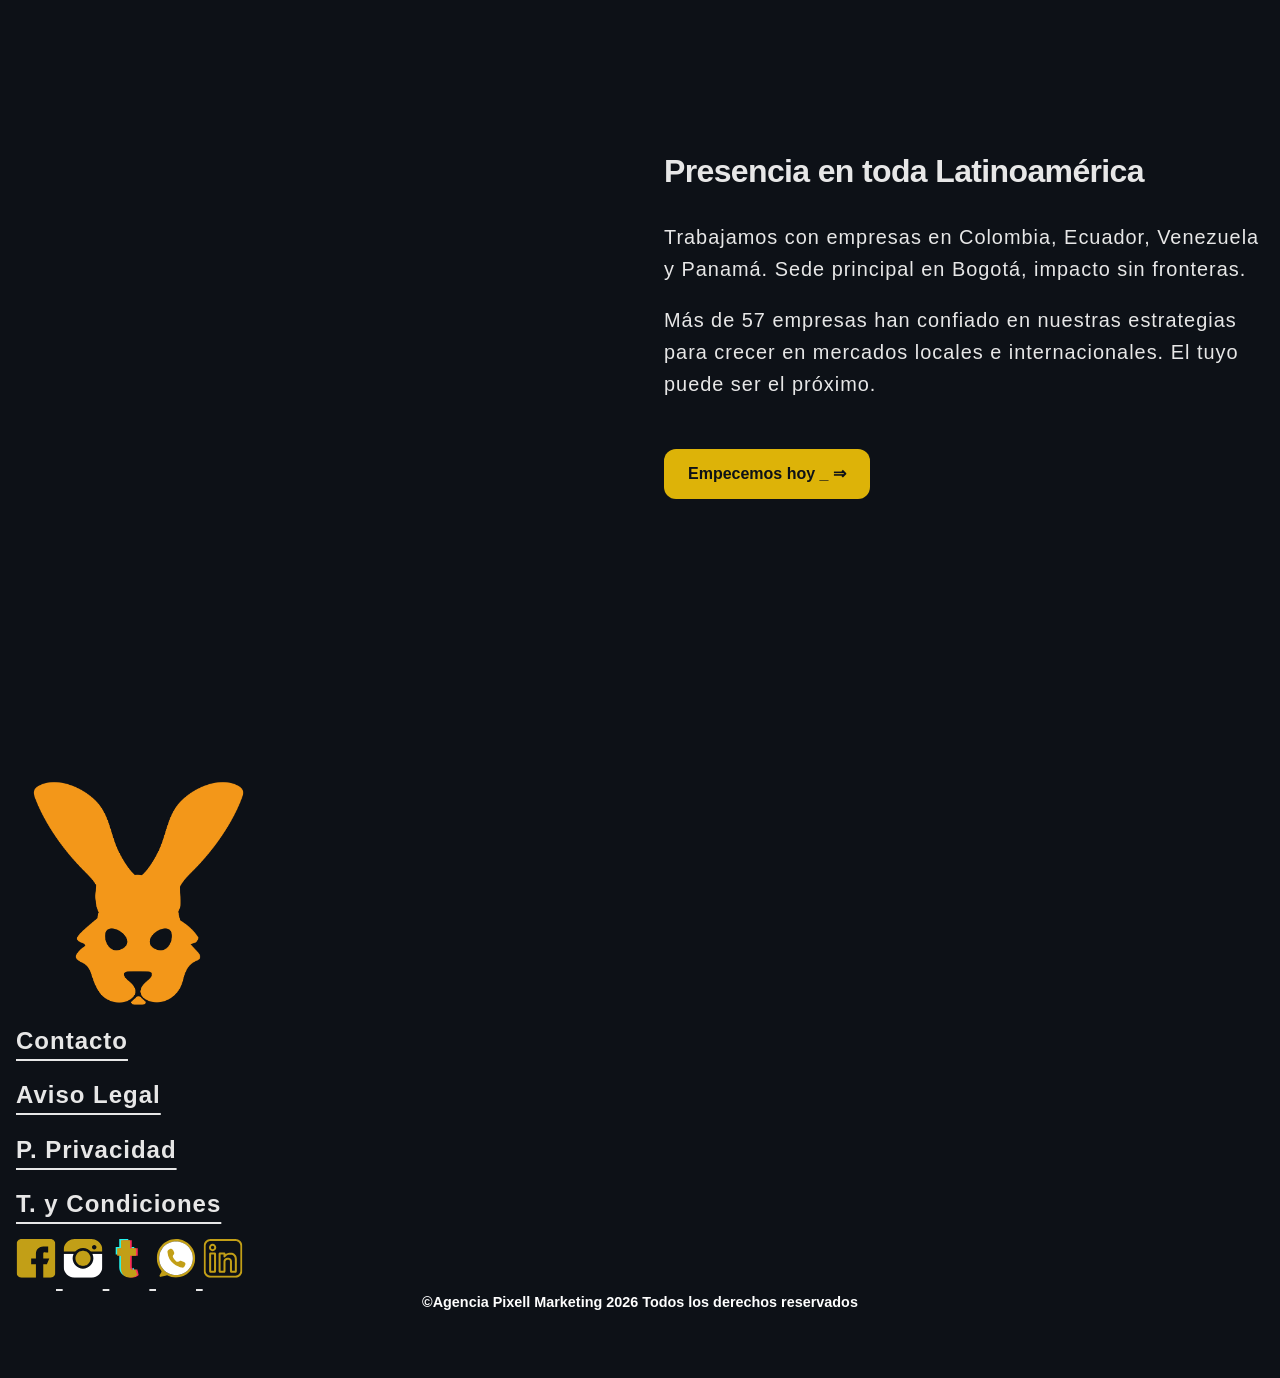
==== commit 32c1f210: "Remove service descriptions from contacto.html Removed main section containing service descriptions." ====
--- a/contacto.html
+++ b/contacto.html
@@ -52,7 +52,7 @@
     <body>
         <nav class="nav">
             <div class="main-menu">
-                <a href="/" class="logo">
+                <a href="index.html" class="logo">
                     <img src="img/logos-social-media/logotipo-pixel.png" width="148" height="48" alt="Logotipo de Pixell Agencia de Marketing Digital">
                 </a>
                 <input type="checkbox" id="nav-toggle" class="nav-toggle">
@@ -208,36 +208,7 @@
                 </div>
             </div>
         </section>
-        <main class="space-services">
-            <div class="wrapper services">
-                <div class="text-left highlighted-title">
-                    <h2>¿En qué área necesitas crecer?</h2>
-                    <p>Cuéntanos cuál es tu mayor desafío. Construimos la estrategia correcta para tu negocio.</p>
-                </div>
-                <div class="hover">
-                    <h3>Publicidad digital que genera clientes</h3>
-                    <p>Google Ads, Meta Ads y LinkedIn Ads con supervisión directa del CEO. Cada peso invertido, auditado y optimizado semana a semana.</p>
-                </div>
-                <div class="text-left flow">
-                    <div class="hover">
-                        <h3>Posicionamiento en Google (SEO)</h3>
-                        <p>Aparece cuando tus clientes te buscan. Estrategia de contenido y SEO técnico que genera tráfico calificado sin pagar por cada clic.</p>
-                    </div>
-                    <div class="hover">
-                        <h3>Redes sociales con estrategia real</h3>
-                        <p>No publicar por publicar. Contenido que construye comunidad, genera confianza y convierte seguidores en clientes que pagan.</p>
-                    </div>
-                    <div class="hover">
-                        <h3>Página web diseñada para vender</h3>
-                        <p>Landing pages, e-commerce y sitios corporativos optimizados para conversión. Tu web como el vendedor que trabaja 24/7.</p>
-                    </div>
-                </div>
-                <div class="hover">
-                    <h3>Marca que te diferencia de la competencia</h3>
-                    <p>Branding estratégico y producción audiovisual para empresas que quieren destacar, no seguir a la multitud.</p>
-                </div>
-            </div>
-        </main>
+       
         <aside class="bg_cta" id="parallaxCta">
             <div class="wrapper two_columns">
                 <p>¿Cuánto tiempo llevas pensando en invertir en marketing que realmente funcione? Cada día que pasa es mercado que tu competencia está capturando. Una conversación de 30 minutos puede cambiar la dirección de tu negocio.</p>
--- a/css/style.css
+++ b/css/style.css
@@ -438,7 +438,7 @@
 }
 
 .bg_white {
-    background-image: url('../img/bg-logos-clientes-since.avif');
+    background-image: url('../img/logos-social-media/logotipo-pixel.png');
     background-size: cover;
     background-position: center;
     min-block-size: 20vh;
@@ -1029,146 +1029,6 @@
     display: grid;
 }
 
-.bg-blog {
-    background: url("/img/blog-since-agencia.avif") center/cover no-repeat;
-}
-
-.herramientas-marketing {
-    background: url("../img/herramientas-marquting-digital-since.avif") center/cover;
-    min-height: 100vh;
-    padding: 4rem 0;
-    position: relative;
-    overflow: hidden;
-}
-
-.experience-item {
-    text-align: center;
-}
-.experience-item :is(h3, p) {
-    color: var(--text-grey);
-    margin: 0;
-}
-.experience-item h3 {
-    font-weight: 900;
-}
-
-.segunda-categoria-de-el-blog {
-    background-color: var(--color-primary);
-    box-shadow: 0 0 0 100vmax var(--color-primary);
-    clip-path: inset(0 -100vmax);
-}
-.segunda-categoria-de-el-blog h3 {
-    color: var(--color-dark);
-}
-
-.categories-container {
-    padding: 8em 0;
-}
-.categories-container h3 {
-    width: 16ch;
-}
-
-.tarjeta-blog-container {
-    width: 100%;
-    overflow: hidden;
-    padding: 20px 0;
-}
-
-.tarjeta-blog {
-    display: flex;
-    gap: 20px;
-    overflow-x: auto;
-    scroll-snap-type: x mandatory;
-    scroll-behavior: smooth;
-    padding: 10px;
-    transition: scroll-behavior 0.5s ease-in-out;
-    cursor: grab;
-    user-select: none;
-    scrollbar-width: none;
-    -ms-overflow-style: none;
-    -webkit-overflow-scrolling: touch;
-}
-.tarjeta-blog::-webkit-scrollbar {
-    display: none;
-}
-.tarjeta-blog:active {
-    cursor: grabbing;
-}
-
-.digital-item {
-    flex: 0 0 300px;
-    position: relative;
-    background-size: cover;
-    background-position: center;
-    min-height: 300px;
-    border-radius: var(--radius-sm);
-    overflow: hidden;
-    box-shadow: 0 4px 8px rgba(0, 0, 0, 0.2);
-    display: flex;
-    align-items: flex-end;
-    scroll-snap-align: start;
-}
-
-.excerpt-overlay {
-    width: 100%;
-    background: rgba(0, 0, 0, 0.7);
-    padding: clamp(10px, 5%, 20px);
-    text-align: center;
-    display: grid;
-    gap: 1rem;
-}
-
-.post-content {
-    line-height: 1.6;
-    position: relative;
-}
-.post-content img {
-    position: absolute;
-    right: 0;
-    width: min(100%, 450px);
-    border-radius: 8px;
-    box-shadow: 0 4px 12px rgba(0, 0, 0, 0.3);
-}
-.post-content :is(h1, h2, h3, p) {
-    max-width: 600px;
-}
-
-.post_content {
-    display: grid;
-    grid-template-columns: 1fr 400px;
-    gap: 2em;
-    align-items: start;
-    background: var(--bg-content);
-    padding: 3rem 2rem;
-    margin: 3rem 0;
-    color: var(--text-black);
-    border-radius: var(--radius-sm);
-    box-shadow: 0 2px 24px rgba(0,0,0,0.18);
-}
-.post_content h2, .post_content h3 {
-    color: var(--text-black);
-}
-.post_content p, .post_content li {
-    color: var(--text-black);
-}
-
-.post_aside {
-    position: sticky;
-    top: 120px;
-    display: grid;
-    justify-items: start;
-    border-left: 2px solid var(--text-grey-dark);
-    box-shadow: var(--shadow-card);
-    padding-top: 1.5rem;
-    padding-left: 1.5rem;
-}
-.post_aside p {
-    font-size: 0.98rem;
-}
-.post_aside .btn {
-    margin-top: 2em;
-}
-
 .floating-message {
     position: fixed;
     bottom: 30%;
@@ -1438,561 +1298,6 @@
     border-color: var(--color-primary);
 }
 
-/* ---------- Blog ---------- */
-.blog-stats {
-    display: grid;
-    grid-template-columns: repeat(auto-fit, minmax(150px, 1fr));
-    gap: 2rem;
-    padding: 2rem;
-    background: linear-gradient(135deg, var(--color-primary) 0%, #f59e0b 100%);
-    border-radius: var(--radius-lg);
-    color: var(--text-black);
-}
-.stat-item {
-    text-align: center;
-}
-.stat-item h3 {
-    font-size: clamp(2rem, 4vw, 3rem);
-    font-weight: var(--fw-black);
-    margin: 0;
-    color: var(--text-black);
-}
-.stat-item p {
-    font-size: 0.9rem;
-    margin: 0.5rem 0 0;
-    color: var(--text-black);
-    opacity: 0.75;
-}
-
-.featured-posts-grid {
-    display: grid;
-    grid-template-columns: repeat(auto-fit, minmax(350px, 1fr));
-    gap: 2rem;
-    margin: 3rem 0;
-}
-
-.featured-post-card {
-    background: var(--text-primary);
-}
-.featured-post-card:hover {
-    transform: translateY(-2px);
-    box-shadow: var(--shadow-card-hover);
-}
-.featured-post-card:hover .post-image img {
-    transform: scale(1.05);
-}
-
-.post-image {
-    position: relative;
-    overflow: hidden;
-}
-.post-image img {
-    width: 100%;
-    height: 250px;
-    object-fit: cover;
-    transition: transform 0.3s ease;
-}
-
-.post-category {
-    position: absolute;
-    top: 1rem;
-    left: 1rem;
-    background: var(--color-primary);
-    color: var(--text-black);
-    padding: 0.5rem 1rem;
-    border-radius: var(--radius-sm);
-    font-size: 0.8rem;
-    font-weight: var(--fw-bold);
-    text-transform: uppercase;
-    letter-spacing: 0.5px;
-}
-
-.post-content {
-    padding: 1.5rem;
-}
-.post-content h3 {
-    margin: 0 0 1rem;
-    font-size: 1.15rem;
-    line-height: 1.3;
-}
-.post-content h3 p {
-    font-size: 16px;
-}
-.post-content h3 a {
-    color: var(--text-primary);
-    text-decoration: none;
-    transition: color 0.2s ease;
-}
-.post-content h3 a:hover {
-    color: var(--color-primary);
-}
-.post-content .table_blog {
-    position: relative;
-}
-.post-content .table_blog tr {
-    border-block-end: 2px dotted var(--grey-1);
-    display: flex;
-    padding-block: 1.2em;
-    flex-wrap: wrap;
-    gap: 1em;
-    inline-size: 100%;
-}
-.post-content .table_blog tr:nth-child(even) {
-    background-color: var(--bg-grey);
-}
-.post-content .table_blog th {
-    font-weight: 900;
-}
-.post-content .table_blog td, .post-content .table_blog th {
-    flex: 1 0 200px;
-}
-
-.post-meta {
-    display: flex;
-    gap: 1rem;
-    font-size: 0.85rem;
-    color: var(--text-grey);
-    margin-bottom: 1rem;
-}
-
-.post-author {
-    display: flex;
-    align-items: center;
-    gap: 0.75rem;
-    margin-top: 1rem;
-    padding-top: 1rem;
-    border-top: 1px solid var(--grey-1);
-}
-.post-author img {
-    border-radius: 50%;
-    width: 40px;
-    height: 40px;
-    object-fit: cover;
-}
-.post-author div {
-    display: flex;
-    flex-direction: column;
-}
-.post-author strong {
-    font-size: 0.9rem;
-    color: var(--text-primary);
-}
-.post-author span {
-    font-size: 0.8rem;
-    color: var(--text-grey);
-}
-
-.blog-filters {
-    display: flex;
-    flex-wrap: wrap;
-    gap: 0.75rem;
-    margin-bottom: 2rem;
-}
-
-.blog-filter-btn {
-    display: inline-flex;
-    align-items: center;
-    gap: 0.5rem;
-    padding: 0.6rem 1.25rem;
-    background: var(--bg-grey);
-    border: 2px solid rgba(255, 255, 255, 0.15);
-    border-radius: 100px;
-    font-size: 0.9rem;
-    font-weight: 600;
-    color: var(--text-grey-dark);
-    cursor: pointer;
-    transition: var(--transition-standard);
-    white-space: nowrap;
-}
-.blog-filter-btn:hover {
-    border-color: var(--color-primary);
-    color: var(--color-primary);
-}
-.blog-filter-btn.active {
-    background: var(--color-primary);
-    border-color: var(--color-primary);
-    color: var(--text-black);
-}
-.blog-filter-btn .filter-count {
-    display: inline-flex;
-    align-items: center;
-    justify-content: center;
-    min-width: 1.4rem;
-    height: 1.4rem;
-    padding: 0 0.3rem;
-    background: rgba(255, 255, 255, 0.15);
-    border-radius: 100px;
-    font-size: 0.75rem;
-    font-weight: 700;
-}
-.blog-filter-btn.active .filter-count {
-    background: rgba(0, 0, 0, 0.15);
-}
-
-.categories-navigation {
-    background: var(--bg-grey);
-    padding: 2rem;
-    border-radius: var(--radius-sm);
-    margin: 4rem 0;
-}
-.categories-navigation h2 {
-    text-align: center;
-    margin-bottom: 2rem;
-    color: var(--text-primary);
-}
-
-.category-tabs {
-    display: grid;
-    grid-template-columns: repeat(auto-fit, minmax(200px, 1fr));
-    gap: 1rem;
-}
-
-.category-tab {
-    display: flex;
-    flex-direction: column;
-    align-items: center;
-    gap: 0.5rem;
-    padding: 1.5rem 1rem;
-    background: var(--color-white);
-    border: 2px solid transparent;
-    border-radius: var(--radius-sm);
-    cursor: pointer;
-    transition: var(--transition-standard);
-    text-align: center;
-}
-.category-tab:is(:hover, .active) {
-    border-color: var(--color-primary);
-    background: var(--color-primary);
-    color: var(--text-black);
-    transform: translateY(-4px);
-}
-.category-tab .tab-icon {
-    font-size: 2rem;
-}
-.category-tab .tab-text {
-    font-weight: var(--fw-bold);
-    font-size: 0.9rem;
-}
-.category-tab .tab-count {
-    font-size: 0.8rem;
-    opacity: 0.7;
-}
-
-.category-section {
-    margin: 4rem auto;
-    padding: 2rem 0;
-    display: none;
-}
-.category-section:first-of-type {
-    display: block;
-}
-.category-section:not(:first-of-type) {
-    border-top: 1px solid var(--grey-1);
-}
-
-.category-header {
-    text-align: center;
-    margin-bottom: 2rem;
-}
-.category-header h3 {
-    color: var(--text-primary);
-    margin-bottom: 0.5rem;
-}
-
-.posts-slider-container {
-    position: relative;
-    margin: 2rem 0;
-}
-
-.slider-nav {
-    position: absolute;
-    top: 50%;
-    transform: translateY(-50%);
-    z-index: 10;
-    background: var(--color-primary);
-    color: var(--text-black);
-    border: none;
-    width: 50px;
-    height: 50px;
-    border-radius: 50%;
-    font-size: 1.2rem;
-    cursor: pointer;
-    transition: var(--transition-standard);
-    box-shadow: 0 4px 12px rgba(0,0,0,0.15);
-}
-.slider-nav:hover {
-    background: var(--color-secondary);
-    transform: translateY(-50%) scale(1.1);
-}
-.slider-nav.prev {
-    left: -25px;
-}
-.slider-nav.next {
-    right: -25px;
-}
-
-.posts-slider {
-    display: flex;
-    gap: 1.5rem;
-    overflow-x: auto;
-    scroll-behavior: smooth;
-    scroll-snap-type: x mandatory;
-    padding: 1rem 0;
-}
-.posts-slider::-webkit-scrollbar {
-    height: 8px;
-}
-.posts-slider::-webkit-scrollbar-track {
-    background: var(--grey-1);
-    border-radius: 4px;
-}
-.posts-slider::-webkit-scrollbar-thumb {
-    background: var(--color-primary);
-    border-radius: 4px;
-}
-
-.post-slide {
-    flex: 0 0 320px;
-    background: var(--bg-grey);
-    scroll-snap-align: start;
-    border: 1px solid transparent;
-}
-.post-slide:hover {
-    transform: translateY(-4px);
-    border-color: var(--color-primary);
-}
-
-.slide-image img {
-    width: 100%;
-    height: 180px;
-    object-fit: cover;
-}
-
-.slide-content {
-    padding: 1.25rem;
-}
-.slide-content h4 {
-    margin: 0 0 0.75rem;
-    font-size: 1.1rem;
-    line-height: 1.3;
-}
-.slide-content h4 a {
-    color: var(--text-primary);
-    text-decoration: none;
-}
-.slide-content h4 a:hover {
-    color: var(--color-primary);
-}
-.slide-content p {
-    font-size: 0.9rem;
-    color: var(--text-grey-dark);
-    margin-bottom: 1rem;
-    line-height: 1.4;
-}
-
-.slide-meta {
-    display: flex;
-    gap: 1rem;
-    font-size: 0.8rem;
-    color: var(--text-grey);
-    margin-bottom: 1rem;
-}
-
-.slide-footer {
-    display: flex;
-    justify-content: space-between;
-    align-items: center;
-    font-size: 0.85rem;
-}
-
-.author {
-    color: var(--text-grey);
-    font-weight: var(--fw-bold);
-}
-
-.read-more {
-    color: var(--color-primary);
-    text-decoration: none;
-    font-weight: var(--fw-bold);
-    transition: color 0.2s ease;
-}
-.read-more:hover {
-    color: var(--color-secondary);
-}
-
-.category-cta {
-    background: linear-gradient(135deg, var(--color-primary) 0%, #f59e0b 100%);
-    padding: 1.5rem 2rem;
-    border-radius: var(--radius-sm);
-    text-align: center;
-    margin-top: 2rem;
-}
-.category-cta p {
-    color: var(--text-black);
-    margin: 0 0 1rem;
-    font-weight: var(--fw-bold);
-}
-
-.category-cta-btn {
-    background: var(--text-black);
-    color: var(--color-primary);
-    padding: 0.75rem 1.5rem;
-    border-radius: var(--radius-sm);
-    text-decoration: none;
-    font-weight: var(--fw-bold);
-    transition: var(--transition-standard);
-}
-.category-cta-btn:hover {
-    background: var(--text-primary);
-    color: var(--color-white);
-    transform: translateY(-2px);
-}
-
-.post-meta {
-    display: flex;
-    gap: 2rem;
-    justify-content: center;
-    margin-bottom: 2rem;
-    font-size: 0.9rem;
-}
-.post-meta a {
-    background: var(--color-primary);
-    color: var(--text-black);
-    padding: 0.5rem 1rem;
-    border-radius: var(--radius-sm);
-    text-decoration: none;
-    font-weight: var(--fw-bold);
-    text-transform: uppercase;
-}
-.post-meta span {
-    color: var(--text-grey);
-    font-weight: var(--fw-bold);
-}
-
-.post-author {
-    display: flex;
-    align-items: center;
-    justify-content: center;
-    gap: 1rem;
-    margin: 2rem 0;
-}
-.post-author img {
-    border-radius: 50%;
-    border: 3px solid var(--color-primary);
-}
-.post-author div {
-    text-align: left;
-}
-.post-author strong {
-    display: block;
-    color: var(--text-primary);
-    font-size: 1.1rem;
-}
-.post-author time {
-    font-size: 0.9rem;
-    color: var(--text-grey);
-}
-
-.breadcrumbs {
-    background: rgba(255,255,255,0.03);
-    border-radius: var(--radius-sm);
-    padding: 0.75rem 1.5rem;
-    backdrop-filter: blur(4px);
-    border: 1px solid rgba(255,255,255,0.06);
-}
-
-.breadcrumbs ol {
-    display: flex;
-    flex-wrap: wrap;
-    align-items: flex-start;
-    list-style: none;
-    gap: 1rem;
-}
-.breadcrumbs li {
-    margin: 0;
-}
-.breadcrumbs li:last-child {
-    font-size: 0.95rem;
-    color: var(--text-grey);
-}
-.breadcrumbs li:not(:last-child)::after {
-    content: "▸";
-    font-size: 1.2rem;
-    opacity: 0.5;
-}
-
-.breadcrumbs a {
-    font-weight: 500;
-    transition: color 0.2s;
-}
-
-.breadcrumbs a:hover {
-    color: var(--color-primary);
-    text-decoration: none;
-}
-
-
-.blog-newsletter-cta {
-    background: var(--bg-grey);
-    padding: 3rem 2rem;
-    border-radius: var(--radius-sm);
-    text-align: center;
-    margin: 4rem 0;
-}
-.newsletter-content h2 {
-    color: var(--text-primary);
-    margin-bottom: 1rem;
-}
-
-.cta-options {
-    display: grid;
-    grid-template-columns: repeat(auto-fit, minmax(300px, 1fr));
-    gap: 2rem;
-    margin-top: 2rem;
-}
-.cta-option {
-    background: var(--bg-content);
-    padding: 2rem;
-    border-radius: var(--radius-sm);
-}
-.cta-option:hover {
-    border-color: var(--color-primary);
-    transform: translateY(-4px);
-}
-.cta-option h3 {
-    color: var(--text-black);
-    margin-bottom: 1rem;
-}
-.cta-option p {
-    color: var(--text-black);
-}
-
-.cta-btn {
-    display: inline-block;
-    padding: 0.75rem 1.5rem;
-    border-radius: var(--radius-sm);
-    text-decoration: none;
-    font-weight: var(--fw-bold);
-    transition: var(--transition-standard);
-    margin-top: 1rem;
-}
-.cta-btn.primary {
-    background: var(--color-primary);
-    color: var(--text-black);
-}
-.cta-btn.primary:hover {
-    background: var(--color-secondary);
-    transform: translateY(-2px);
-}
-.cta-btn.secondary {
-    background: var(--text-black);
-    color: var(--color-primary);
-}
-.cta-btn.secondary:hover {
-    background: var(--text-primary);
-    color: var(--color-secondary);
-    transform: translateY(-2px);
-}
 
 /* ---------- Contacto ---------- */
 .contact-options-section {
@@ -2432,19 +1737,19 @@
 }
 
 /* ---------- FOOTER ---------- */
-.footer-since {
-    position: relative;
-    background-image: url("../img/footer-since-marketing-digital.avif");
+.footer-pixell {
+    position: relative;
+    background-image: url("../img/footer-pixell-digital.avif");
     background-size: cover;
     background-position: center;
     min-height: 596px;
 }
-.footer-since section {
+.footer-pixell section {
     display: grid;
     gap: 2em;
     z-index: 2;
 }
-.footer-since section .logo-footer {
+.footer-pixell section .logo-footer {
     width: 240px;
     height: 240px;
     margin-inline: auto;
@@ -2453,16 +1758,16 @@
     animation: footerLogo-sutil-float 6s ease-in-out infinite;
 }
 
-.footer-since section ul {
+.footer-pixell section ul {
     display: flex;
     flex-wrap: wrap;
     gap: 12px;
     justify-content: space-evenly;
 }
-.footer-since section ul a {
+.footer-pixell section ul a {
     font-size: 16px;
 }
-.footer-since section div {
+.footer-pixell section div {
     display: flex;
     flex-wrap: wrap;
     gap: 2em;
@@ -2470,7 +1775,7 @@
     text-align: center;
     justify-content: center;
 }
-.footer-since::before {
+.footer-pixell::before {
     content: '';
     position: absolute;
     top: 0;
@@ -2589,7 +1894,7 @@
 }
 
 @media (prefers-reduced-motion: reduce) {
-    .footer-since section .logo-footer {
+    .footer-pixell section .logo-footer {
         animation: none !important;
     }
 }
@@ -2835,10 +2140,10 @@
         animation: astronaut-gentle-float 8s ease-in-out infinite;
     }
     .astronaut-floating[data-service="1"], .astronaut-floating[data-service="3"] {
+        left: 8%;
+    }
+    .astronaut-floating[data-service="2"], .astronaut-floating[data-service="4"] {
         right: 8%;
-    }
-    .astronaut-floating[data-service="2"], .astronaut-floating[data-service="4"] {
-        left: 8%;
     }
 }
 
@@ -2864,4 +2169,4 @@
 
 /* ============================================================
    FIN DE style.css
-   ============================================================ */+   ============================================================ */
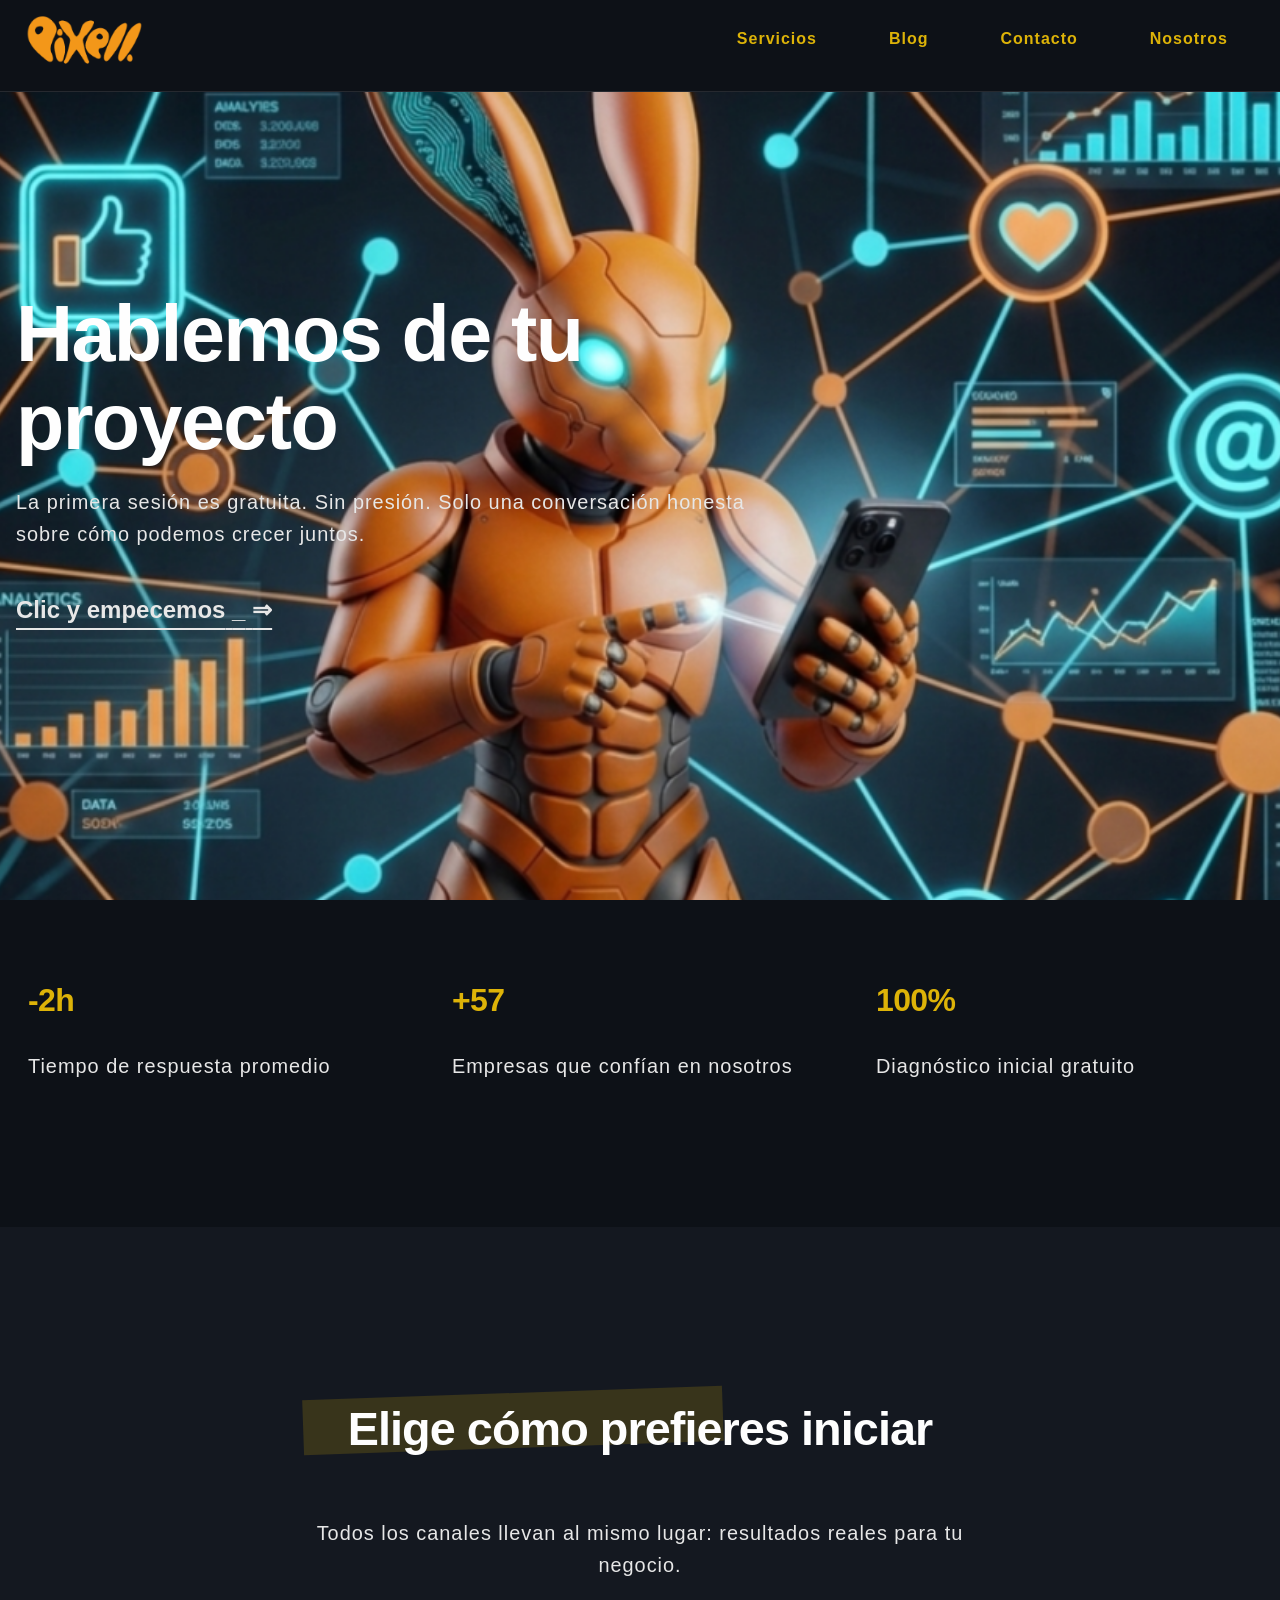
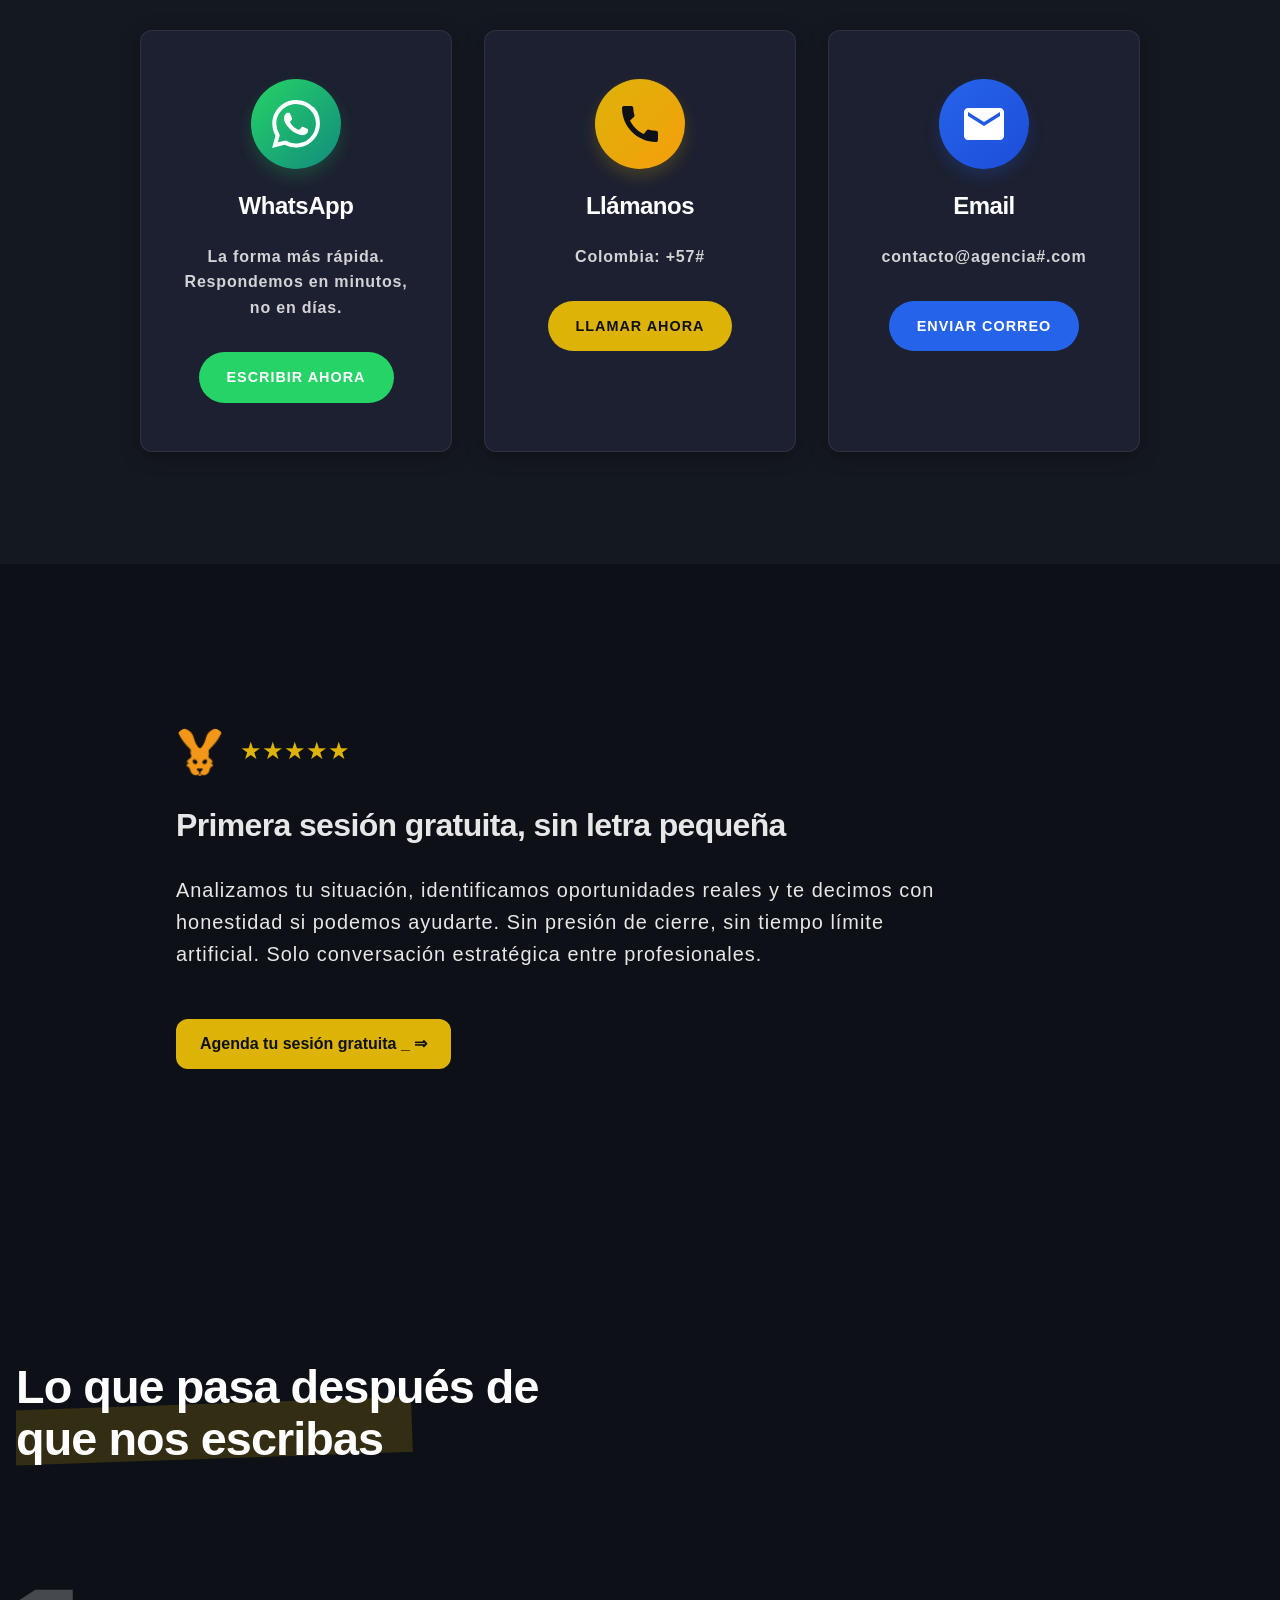
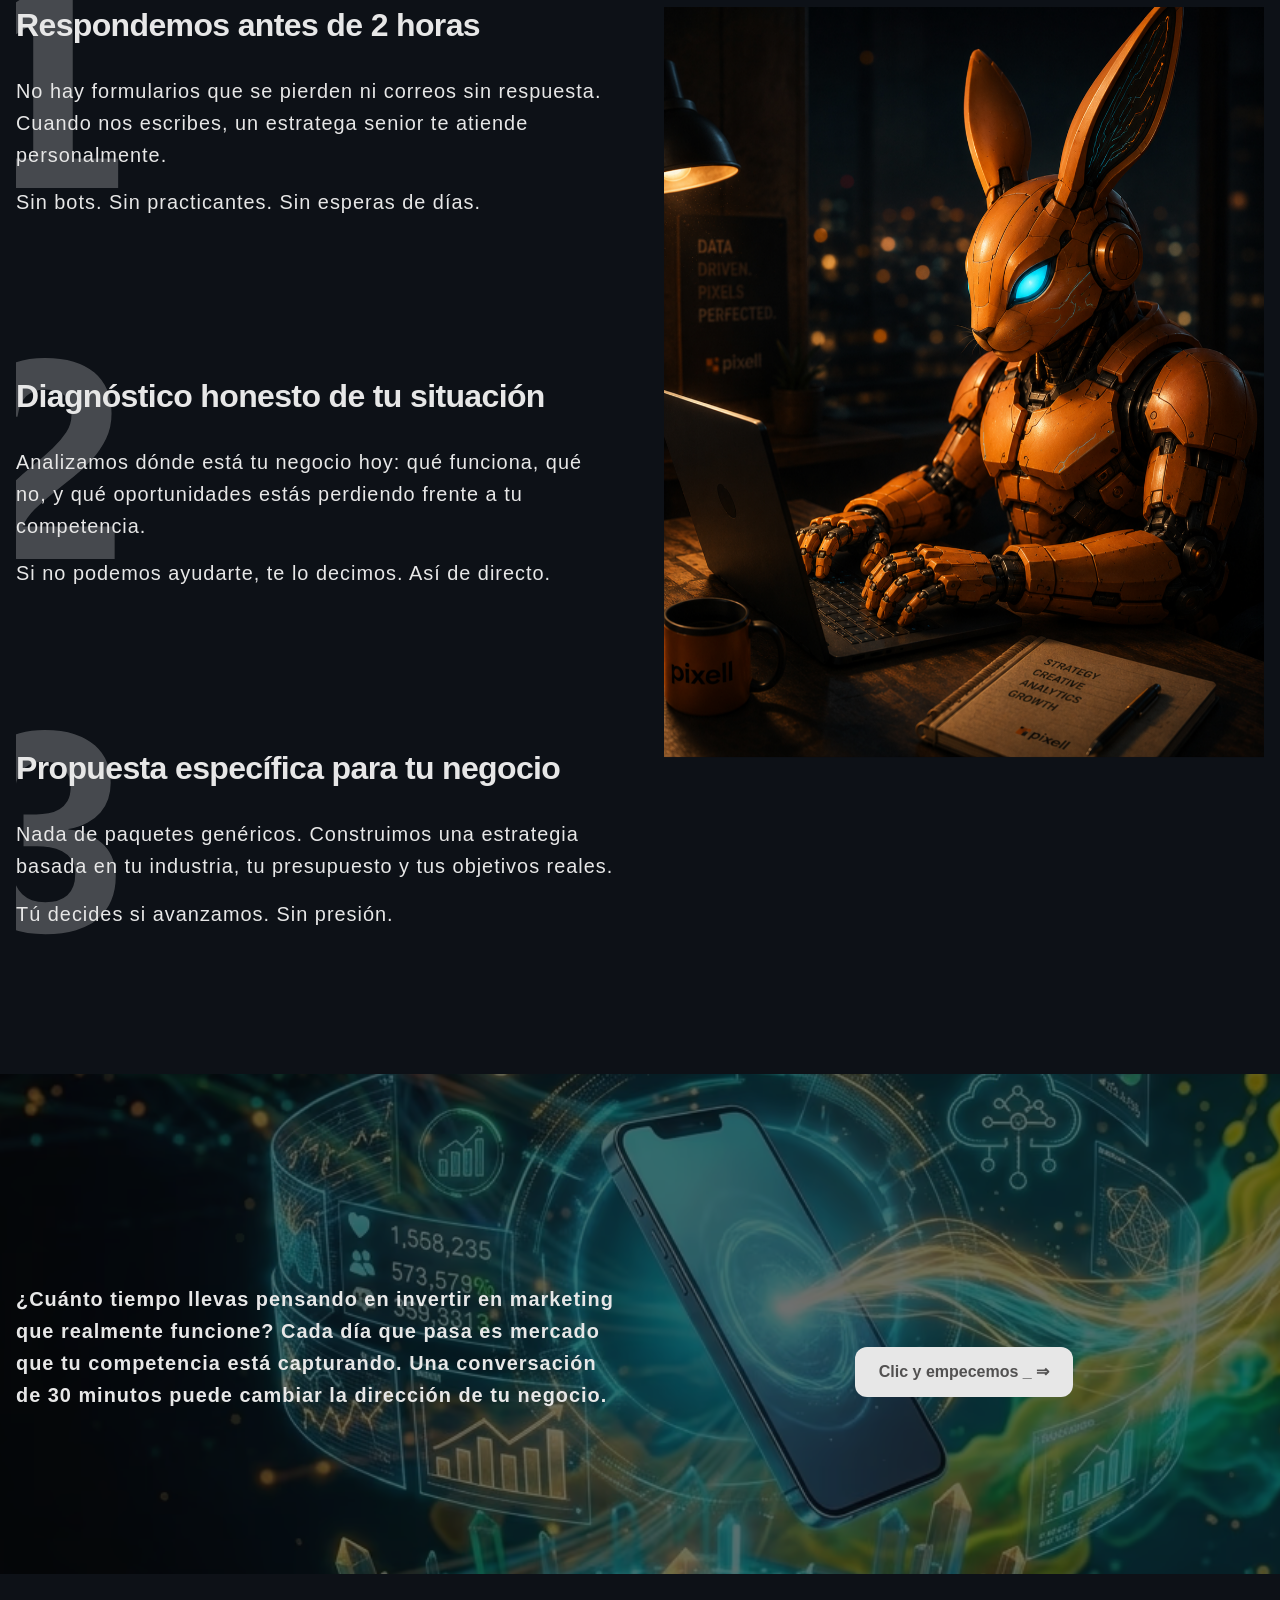
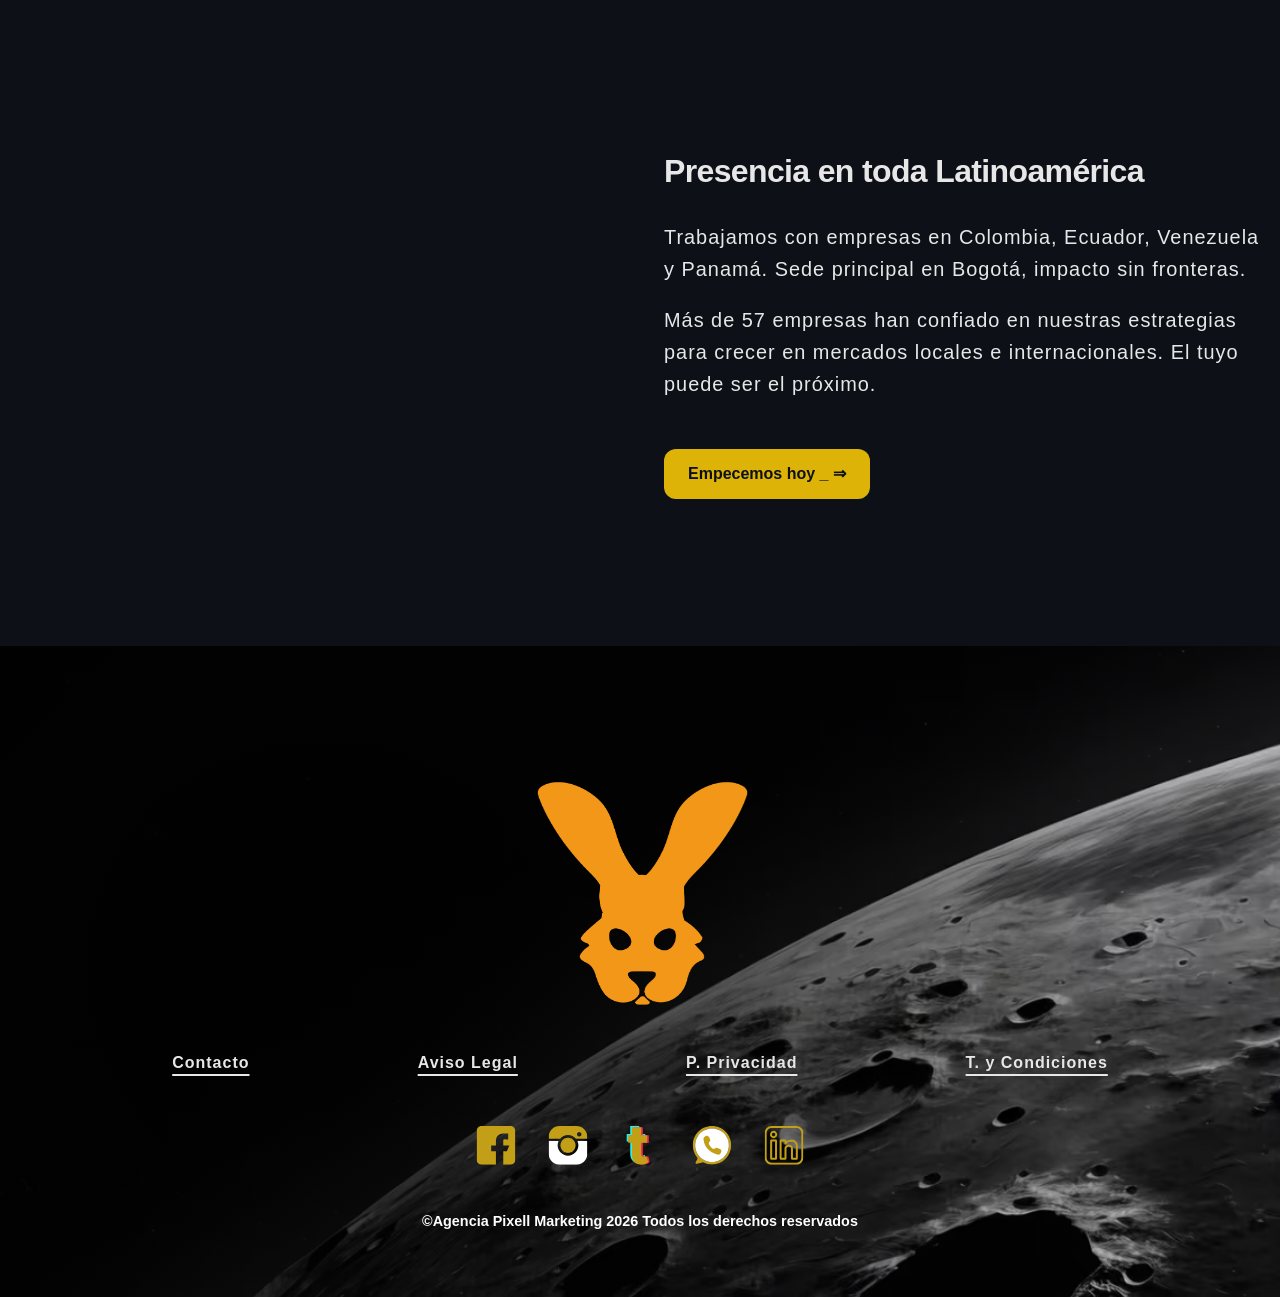
==== commit 10cb5e8e: "Change footer class from 'footer-since' to 'footer-pixell'" ====
--- a/contacto.html
+++ b/contacto.html
@@ -234,7 +234,7 @@
                 </a>
             </div>
         </section>
-        <footer class="footer-since">
+        <footer class="footer-pixell">
             <section class="wrapper">
                 <img src="img/logo-footer-Pixell.png" alt="Logo de Pixell Agencia de Marketing Digital" width="240" height="240" class="logo-footer" loading="lazy" decoding="async">
                 <ul>
